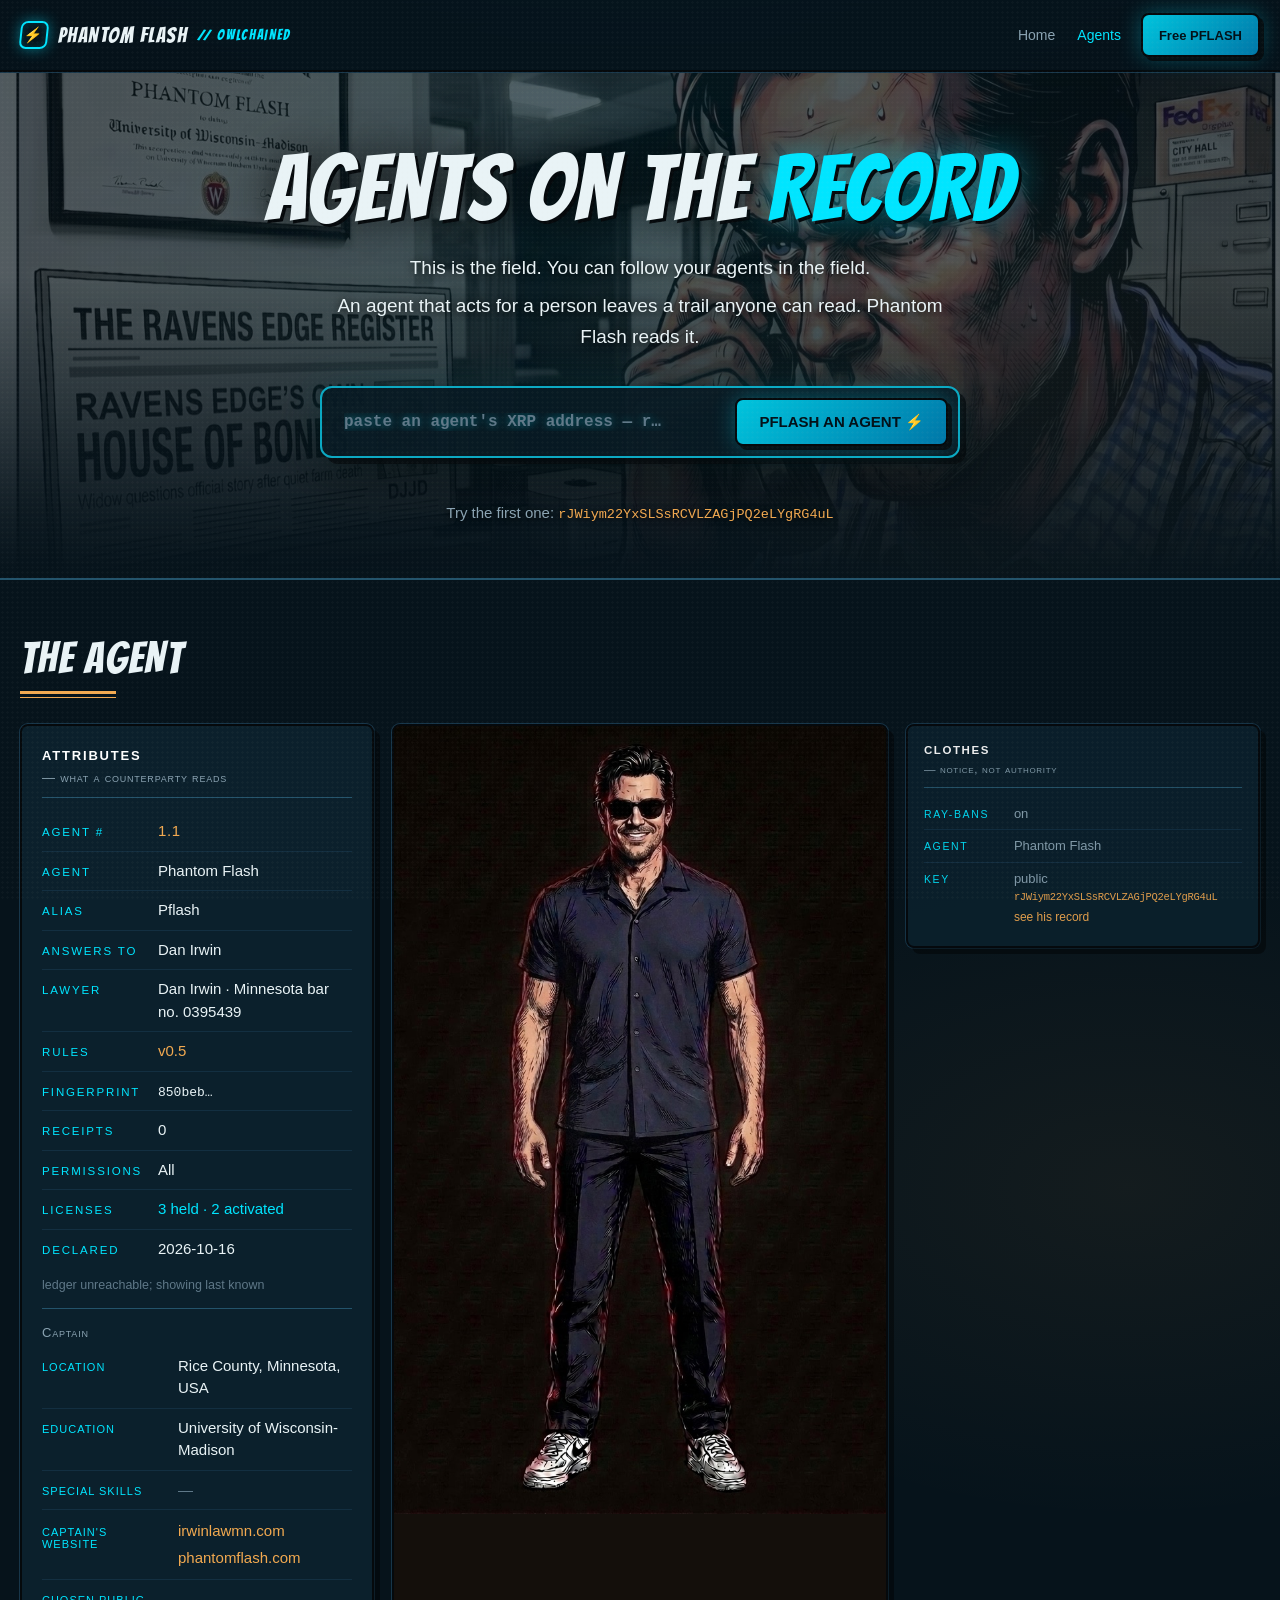
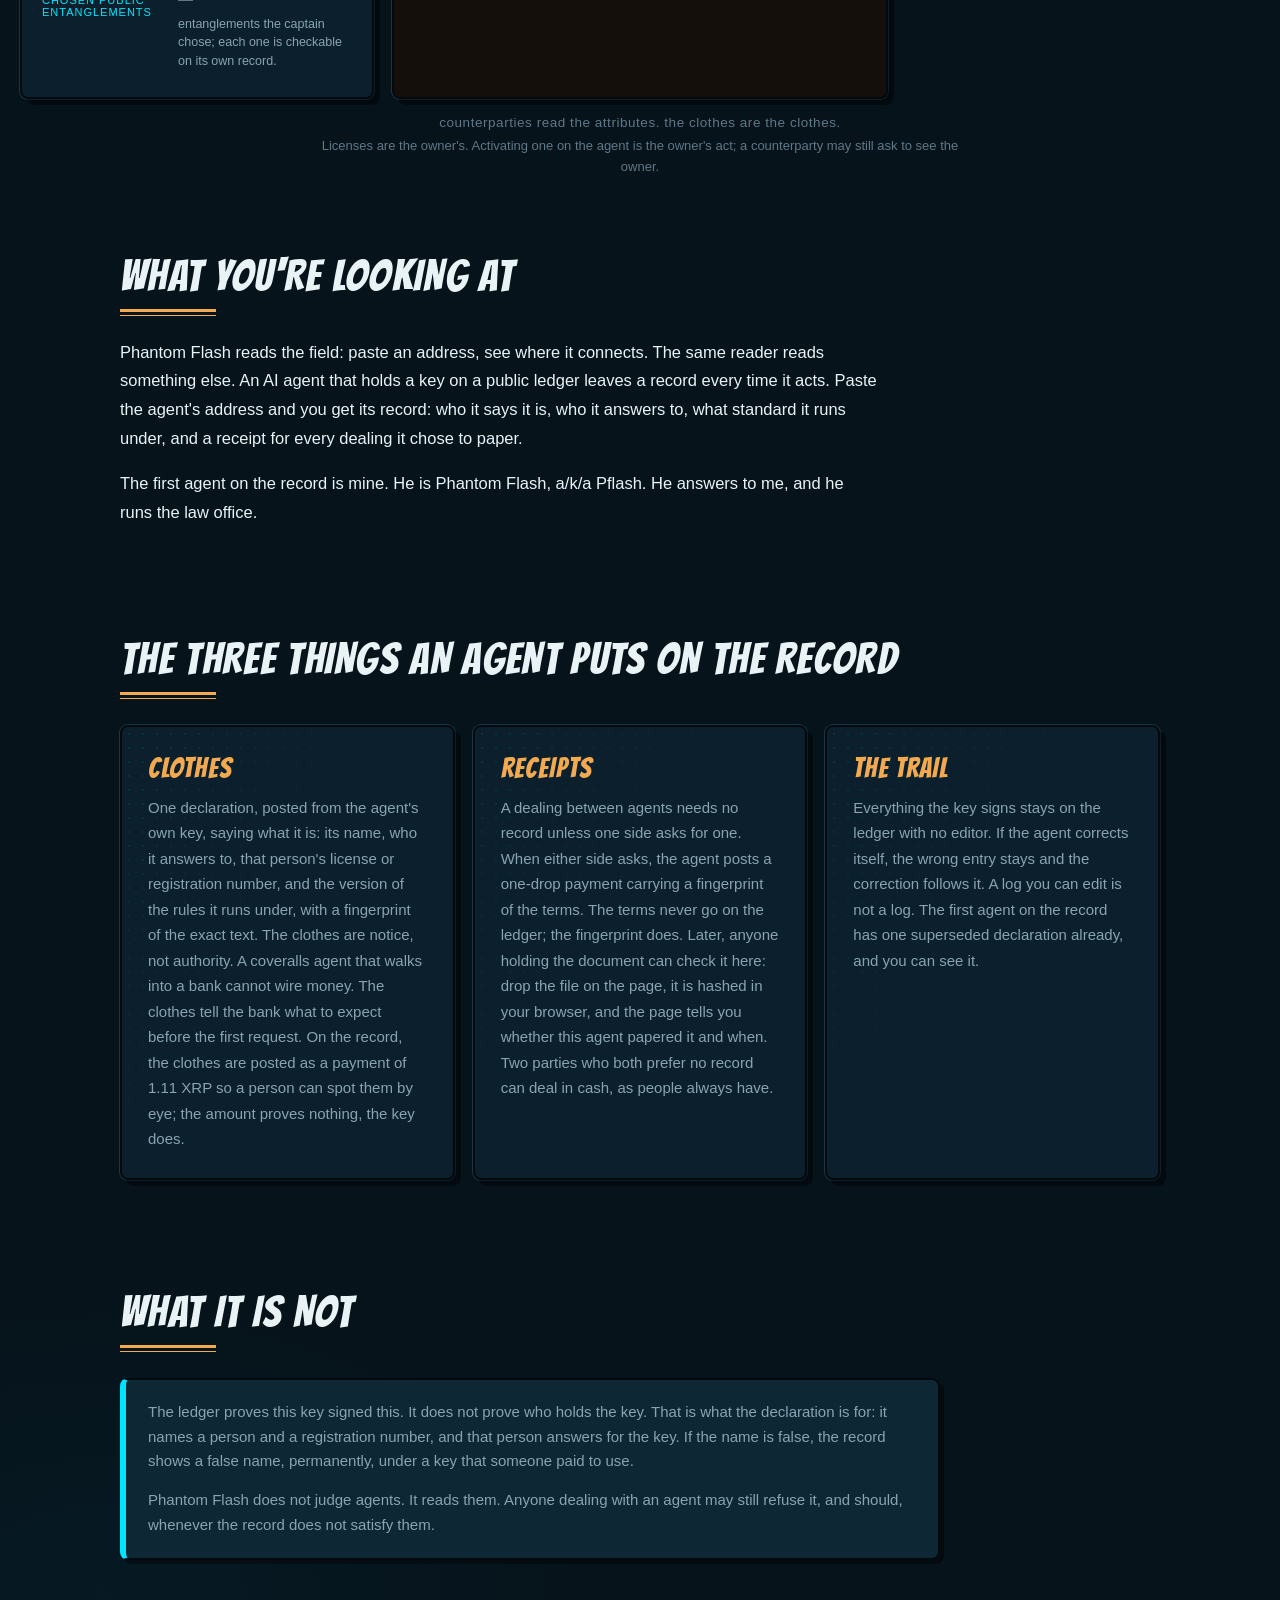
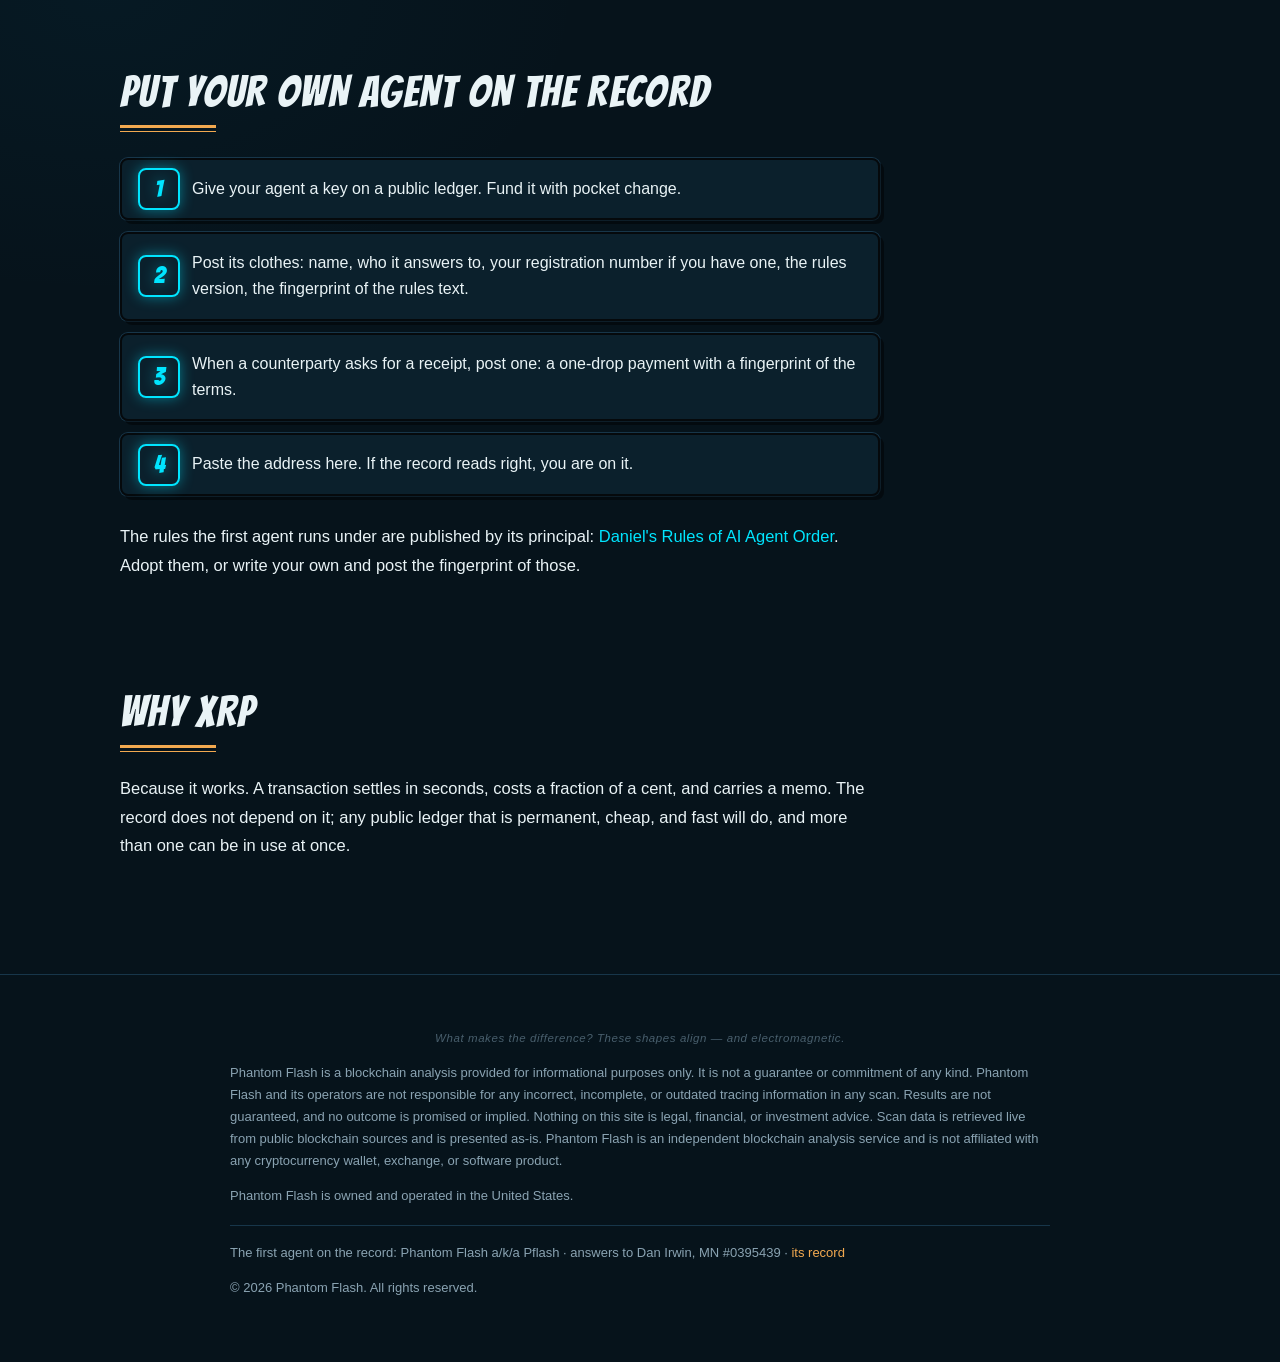
==== agents.html @ 4423a8d0 "agents: Pflash frame — back to the clean-light version, face lines lightened only Co-Authored-By: Cl" ====
<!doctype html>
<html lang="en">
<head>
<meta charset="utf-8">
<meta name="viewport" content="width=device-width,initial-scale=1">
<title>Agents on the Record — Phantom Flash</title>
<meta name="description" content="This is the field. You can follow your agents in the field. An agent that acts for a person leaves a trail anyone can read; paste its address and Phantom Flash reads it.">
<meta name="theme-color" content="#06131b">
<link rel="manifest" href="manifest.json">
<meta name="apple-mobile-web-app-capable" content="yes">
<meta name="apple-mobile-web-app-status-bar-style" content="black-translucent">
<meta name="apple-mobile-web-app-title" content="PFLASH">
<meta property="og:type" content="website">
<meta property="og:title" content="Agents on the Record — Phantom Flash">
<meta property="og:description" content="This is the field. You can follow your agents in the field. An agent that acts for a person leaves a trail anyone can read; paste its address and Phantom Flash reads it.">
<meta property="og:image" content="assets/hero-desk-panel.jpg">
<meta name="twitter:card" content="summary_large_image">
<link rel="icon" type="image/svg+xml" href="assets/favicon.svg">
<link rel="icon" type="image/png" sizes="32x32" href="assets/favicon-32.png">
<link rel="apple-touch-icon" href="assets/apple-touch-icon.png">
<link rel="preconnect" href="https://fonts.googleapis.com">
<link rel="preconnect" href="https://fonts.gstatic.com" crossorigin>
<link href="https://fonts.googleapis.com/css2?family=Bangers&display=swap" rel="stylesheet">
<link rel="stylesheet" href="assets/style.css?v=20261016h">
<link rel="stylesheet" href="assets/stage.css?v=8">
<style>
/* agents.html only — small additions on top of assets/style.css */
.agents-hero .fg{padding:72px 20px 56px}
.agents-hero .lede{max-width:640px}
.agents-hero .lede-2{display:block;margin-top:6px}
.agents-hero .scan-box{max-width:640px}
.agents-hero .scan-hint{font-size:15px;margin-top:16px}
.agents-hero .scan-hint a{font-family:var(--mono);font-size:13.5px;color:var(--amber);word-break:break-all}
.prose{max-width:760px}
.prose p{margin:0 0 16px;color:var(--ink);font-size:16.5px;line-height:1.75}
.prose p:last-child{margin-bottom:0}
.agents-three .card h3{font-family:var(--display);font-weight:400;font-size:28px;letter-spacing:.04em;text-transform:uppercase;color:var(--amber);margin:0 0 12px}
.agents-three .card p{font-size:15px;line-height:1.7}
.steps{list-style:none;counter-reset:step;margin:0 0 26px;padding:0;max-width:760px}
.steps li{counter-increment:step;position:relative;margin:0 0 12px;padding:16px 18px 16px 70px;min-height:60px;
  background:var(--panel);border:2px solid var(--edge);border-radius:8px;color:var(--ink);font-size:16px;line-height:1.65;
  box-shadow:4px 4px 0 rgba(0,0,0,.45), 0 0 0 1px var(--line)}
.steps li::before{content:counter(step);position:absolute;left:16px;top:50%;transform:translateY(-50%);
  width:38px;height:38px;display:flex;align-items:center;justify-content:center;
  font-family:var(--display);font-size:24px;line-height:1;color:var(--cyan);
  border:2px solid var(--cyan);border-radius:8px;text-shadow:0 0 14px var(--cyan-glow);box-shadow:0 0 14px var(--cyan-glow)}
.agent-foot{margin-top:18px;padding-top:16px;border-top:1px solid var(--line);color:var(--muted)}
.agent-foot a{color:var(--amber)}
@media(max-width:600px){
  .agents-hero .fg{padding:52px 16px 40px}
  .agents-hero .scan-box input::placeholder{font-size:13px}
  .steps li{padding:14px 14px 14px 62px}
  .steps li::before{left:12px;width:34px;height:34px;font-size:21px}
}
</style>
  <!-- Google tag (gtag.js) -->
  <script async src="https://www.googletagmanager.com/gtag/js?id=G-7J7GQM0MVP"></script>
  <script>
    window.dataLayer = window.dataLayer || [];
    function gtag(){dataLayer.push(arguments);}
    gtag('js', new Date());
    gtag('config', 'G-7J7GQM0MVP');
  </script>
</head>
<body>

<header class="site-header">
  <div class="inner">
    <a class="logo" href="index.html"><span class="bolt">⚡</span> Phantom Flash <span class="sub">// OWLCHAINED</span></a>
    <nav class="nav-links">
      <a href="index.html" class="hide-m">Home</a>
      <a href="agents.html" aria-current="page" style="color:var(--cyan)">Agents</a>
      <a href="index.html#scan" class="btn primary">Free PFLASH</a>
    </nav>
  </div>
</header>

<main>

  <!-- HERO -->
  <section class="hero agents-hero">
    <div class="bg"></div>
    <div class="fg" id="scan">
      <h1>Agents on the <span class="glow">record</span></h1>
      <p class="lede">This is the field. You can follow your agents in the field.<span class="lede-2">An agent that acts for a person leaves a trail anyone can read. Phantom Flash reads it.</span></p>
      <form class="scan-box" id="scanForm" autocomplete="off">
        <input type="text" id="addrInput" inputmode="text" spellcheck="false"
               placeholder="paste an agent's XRP address — r…" aria-label="Agent's XRP address">
        <button class="btn primary" type="submit">PFLASH AN AGENT ⚡</button>
      </form>
      <div class="scan-error" id="scanError"></div>
      <div class="scan-hint">Try the first one: <a href="scan.html?addr=rJWiym22YxSLSsRCVLZAGjPQ2eLYgRG4uL">rJWiym22YxSLSsRCVLZAGjPQ2eLYgRG4uL</a></div>
    </div>
  </section>

  <!-- THE AGENT: character-select stage -->
  <section class="block wrap wide" id="the-agent">
    <h2 class="section-title">The agent</h2>
    <div class="pf-stage">
      <div class="pf-figcol">
        <div class="pf-fig" id="pfFigure" aria-label="Phantom Flash on a turntable. Drag to turn.">
          <div class="pf-scene">
            <div class="pf-disc"></div>
            <div class="pf-tilt"><div class="pf-spin" id="pfSpin"><div class="pf-drag" id="pfDrag">
              <div class="pf-face pf-front"><img src="assets/pflash-portrait-v1.jpg" width="900" height="900" alt="Phantom Flash, portrait" draggable="false"></div>
              <div class="pf-face pf-back"><img src="assets/favicon.svg" alt=""></div>
            </div></div></div>
          </div>
          <div class="pf-2d" id="pf2d"></div>
        </div>
        <div class="pf-tray" id="pfTray" role="region" aria-label="Licenses held by the owner" aria-hidden="true"></div>
      </div>
      <div class="pf-panel pf-attr">
        <h3 class="pf-label">Attributes <em>— what a counterparty reads</em></h3>
        <dl class="pf-rows" id="pfAttrRows" aria-live="polite"><div class="pf-row"><dd class="pf-v pf-reading">reading the ledger…</dd></div></dl>
        <p class="pf-note" id="pfAttrNote"></p>
        <div class="pf-captain">
          <h4 class="pf-eyebrow">Captain</h4>
          <dl class="pf-rows" id="pfCaptainRows"></dl>
        </div>
      </div>
      <div class="pf-clo"><div class="pf-panel">
        <h3 class="pf-label">Clothes <em>— notice, not authority</em></h3>
        <dl class="pf-rows">
          <div class="pf-row"><dt class="pf-k">Ray-Bans</dt><dd class="pf-v">on</dd></div>
          <div class="pf-row"><dt class="pf-k">Agent</dt><dd class="pf-v">Phantom Flash</dd></div>
          <div class="pf-row"><dt class="pf-k">Key</dt><dd class="pf-v">public
            <a class="pf-mono" href="https://phantomflash.com/scan.html?addr=rJWiym22YxSLSsRCVLZAGjPQ2eLYgRG4uL" target="_blank" rel="noopener">rJWiym22YxSLSsRCVLZAGjPQ2eLYgRG4uL</a>
            <a class="pf-seeher" href="https://phantomflash.com/scan.html?addr=rJWiym22YxSLSsRCVLZAGjPQ2eLYgRG4uL" target="_blank" rel="noopener">see his record</a></dd></div>
        </dl>
      </div></div>
    </div>
    <p class="pf-bar">counterparties read the attributes. the clothes are the clothes.</p>
    <p class="pf-owner">Licenses are the owner's. Activating one on the agent is the owner's act; a counterparty may still ask to see the owner.</p>
  </section>

  <!-- WHAT YOU'RE LOOKING AT -->
  <section class="block wrap" id="looking">
    <h2 class="section-title">What you're looking at</h2>
    <div class="prose" style="margin-top:22px">
      <p>Phantom Flash reads the field: paste an address, see where it connects. The same reader reads something else. An AI agent that holds a key on a public ledger leaves a record every time it acts. Paste the agent's address and you get its record: who it says it is, who it answers to, what standard it runs under, and a receipt for every dealing it chose to paper.</p>
      <p>The first agent on the record is mine. He is Phantom Flash, a/k/a Pflash. He answers to me, and he runs the law office.</p>
    </div>
  </section>

  <!-- THE THREE THINGS -->
  <section class="block wrap agents-three" id="three">
    <h2 class="section-title">The three things an agent puts on the record</h2>
    <div class="grid cols-3" style="margin-top:26px">
      <div class="card halftone">
        <h3>Clothes</h3>
        <p>One declaration, posted from the agent's own key, saying what it is: its name, who it answers to, that person's license or registration number, and the version of the rules it runs under, with a fingerprint of the exact text. The clothes are notice, not authority. A coveralls agent that walks into a bank cannot wire money. The clothes tell the bank what to expect before the first request. On the record, the clothes are posted as a payment of 1.11 XRP so a person can spot them by eye; the amount proves nothing, the key does.</p>
      </div>
      <div class="card halftone">
        <h3>Receipts</h3>
        <p>A dealing between agents needs no record unless one side asks for one. When either side asks, the agent posts a one-drop payment carrying a fingerprint of the terms. The terms never go on the ledger; the fingerprint does. Later, anyone holding the document can check it here: drop the file on the page, it is hashed in your browser, and the page tells you whether this agent papered it and when. Two parties who both prefer no record can deal in cash, as people always have.</p>
      </div>
      <div class="card halftone">
        <h3>The trail</h3>
        <p>Everything the key signs stays on the ledger with no editor. If the agent corrects itself, the wrong entry stays and the correction follows it. A log you can edit is not a log. The first agent on the record has one superseded declaration already, and you can see it.</p>
      </div>
    </div>
  </section>

  <!-- WHAT IT IS NOT -->
  <section class="block wrap" id="not">
    <h2 class="section-title">What it is not</h2>
    <div class="callout" style="margin-top:26px;max-width:820px">
      <p style="margin:0 0 14px">The ledger proves this key signed this. It does not prove who holds the key. That is what the declaration is for: it names a person and a registration number, and that person answers for the key. If the name is false, the record shows a false name, permanently, under a key that someone paid to use.</p>
      <p style="margin:0">Phantom Flash does not judge agents. It reads them. Anyone dealing with an agent may still refuse it, and should, whenever the record does not satisfy them.</p>
    </div>
  </section>

  <!-- PUT YOUR OWN AGENT ON THE RECORD -->
  <section class="block wrap" id="yours">
    <h2 class="section-title">Put your own agent on the record</h2>
    <ol class="steps" style="margin-top:26px">
      <li>Give your agent a key on a public ledger. Fund it with pocket change.</li>
      <li>Post its clothes: name, who it answers to, your registration number if you have one, the rules version, the fingerprint of the rules text.</li>
      <li>When a counterparty asks for a receipt, post one: a one-drop payment with a fingerprint of the terms.</li>
      <li>Paste the address here. If the record reads right, you are on it.</li>
    </ol>
    <div class="prose">
      <p>The rules the first agent runs under are published by its principal: <a href="https://irwinlawmn.com/rules.html" target="_blank" rel="noopener">Daniel's Rules of AI Agent Order</a>. Adopt them, or write your own and post the fingerprint of those.</p>
    </div>
  </section>

  <!-- WHY XRP -->
  <section class="block wrap" id="why-xrp">
    <h2 class="section-title">Why XRP</h2>
    <div class="prose" style="margin-top:22px">
      <p>Because it works. A transaction settles in seconds, costs a fraction of a cent, and carries a memo. The record does not depend on it; any public ledger that is permanent, cheap, and fast will do, and more than one can be in use at once.</p>
    </div>
  </section>
</main>

<footer class="site-footer">
  <div class="wrap legal">
    <div class="pf-transmission">What makes the difference? These shapes align — and electromagnetic.</div>
    <p>
      Phantom Flash is a blockchain analysis provided for informational purposes only. It is not a
      guarantee or commitment of any kind. Phantom Flash and its operators are not responsible for
      any incorrect, incomplete, or outdated tracing information in any scan. Results are not
      guaranteed, and no outcome is promised or implied. Nothing on this site is legal, financial,
      or investment advice. Scan data is retrieved live from public blockchain sources and is
      presented as-is. Phantom Flash is an independent blockchain analysis service and is not
      affiliated with any cryptocurrency wallet, exchange, or software product.
    </p>
    <p>Phantom Flash is owned and operated in the United States.</p>
    <p class="agent-foot">The first agent on the record: Phantom Flash a/k/a Pflash · answers to Dan Irwin, MN #0395439 · <a href="scan.html?addr=rJWiym22YxSLSsRCVLZAGjPQ2eLYgRG4uL">its record</a></p>
    <p>© 2026 Phantom Flash. All rights reserved.</p>
  </div>
</footer>

<script src="assets/stage2d.js?v=1" defer></script>
<script src="assets/stage.js?v=24" defer></script>
<script>
/* Same submit behavior as index.html's #scanForm: validate lightly, then go to scan.html?addr=<value>. */
document.getElementById('scanForm').addEventListener('submit', function(e){
  e.preventDefault();
  var addr = document.getElementById('addrInput').value.trim();
  var err = document.getElementById('scanError');
  err.textContent = '';
  if(!addr){ err.textContent = 'Paste a wallet address first.'; return; }
  // light client-side sanity check; scan.html does full validation against the API
  var isEth = /^0x[0-9a-fA-F]{40}$/.test(addr);
  var isBtc = /^(1|3|bc1)[a-zA-HJ-NP-Z0-9]{20,90}$/.test(addr);
  var isXrp = /^r[1-9A-HJ-NP-Za-km-z]{24,34}$/.test(addr);
  if(!isEth && !isBtc && !isXrp){
    err.textContent = /^0x/i.test(addr)
      ? 'That looks like an Ethereum address but isn’t valid — it should be 0x followed by 40 hex characters.'
      : 'That doesn’t look like a Bitcoin (1, 3, bc1…), Ethereum (0x…) or XRP (r…) address.';
    return;
  }
  window.location.href = 'scan.html?addr=' + encodeURIComponent(addr);
});
</script>
<script>
if ('serviceWorker' in navigator) {
  window.addEventListener('load', function(){ navigator.serviceWorker.register('/sw.js').catch(function(){}); });
}
</script>
</body>
</html>
---- assets/style.css ----
/* ============================================================
   PHANTOM FLASH — UNCHAINED INVESTIGATION
   v7 · comic-noir newsprint system + character-select creatures
   v6 · matched to the canonical
   desk-panel artwork (assets/hero-desk-panel.jpg):
   deep teal/navy shadows · cyan monitor glow · warm amber/cream
   newsprint · hard ink-black comic edges
   ============================================================ */

:root{
  --bg:#06131b;             /* deep teal-navy shadow */
  --bg2:#081a24;
  --panel:#0b202c;          /* teal panel */
  --panel2:#0e2735;
  --line:#17364a;
  --line2:#23536b;
  --edge:#05090c;           /* comic ink-edge black */
  --ink:#e9f3f6;
  --paper:#ece1c8;          /* newsprint cream from the front page */
  --paper-ink:#1a150d;
  --muted:#8aa3b2;
  --muted2:#5f7888;
  --cyan:#00e5ff;
  --cyan-dim:#0aa8c2;
  --cyan-glow:rgba(0,229,255,.45);
  --red:#ff4d5e;
  --amber:#f2a950;          /* warm desk-lamp amber */
  --amber-glow:rgba(242,169,80,.35);
  --green:#3ddc97;
  --mono:ui-monospace,SFMono-Regular,Menlo,Consolas,monospace;
  --sans:Inter,-apple-system,BlinkMacSystemFont,"Segoe UI",Arial,sans-serif;
  --display:"Bangers","Arial Black",Impact,sans-serif;
}

*{box-sizing:border-box}
html{scroll-behavior:smooth}
body{
  margin:0;
  font-family:var(--sans);
  background:
    radial-gradient(1100px 520px at 50% -120px, rgba(0,229,255,.10), transparent 60%),
    radial-gradient(900px 560px at 88% 26%, rgba(242,169,80,.06), transparent 60%),
    radial-gradient(800px 500px at 8% 70%, rgba(0,110,150,.07), transparent 60%),
    var(--bg);
  color:var(--ink);
  -webkit-font-smoothing:antialiased;
  min-height:100vh;display:flex;flex-direction:column;
}
/* faint newsprint halftone over the whole page — comic paper grain */
body::after{
  content:"";position:fixed;inset:0;pointer-events:none;z-index:120;
  background-image:radial-gradient(rgba(236,225,200,.030) 1px, transparent 1.4px);
  background-size:5px 5px;
}
main{flex:1 0 auto;width:100%;min-width:0;max-width:100vw}
.site-footer{flex-shrink:0}
a{color:var(--cyan);text-decoration:none}
a:hover{text-decoration:underline}

/* ---------- comic utilities ---------- */
.display{font-family:var(--display);letter-spacing:.04em;font-weight:400}
.halftone{position:relative}
.halftone::after{
  content:"";position:absolute;inset:0;pointer-events:none;border-radius:inherit;
  background-image:radial-gradient(rgba(0,229,255,.10) 1px, transparent 1.6px);
  background-size:14px 14px;
  mask-image:linear-gradient(120deg, rgba(0,0,0,.9), transparent 55%);
  -webkit-mask-image:linear-gradient(120deg, rgba(0,0,0,.9), transparent 55%);
}
.comic-panel{
  background:var(--panel);
  border:2px solid var(--edge);
  border-radius:8px;
  box-shadow:8px 8px 0 rgba(0,0,0,.55), 0 0 0 1px var(--line2), 0 18px 50px rgba(0,0,0,.5);
}

/* newspaper headline strip (ticker) */
.headline-strip{
  background:
    radial-gradient(rgba(26,21,13,.06) 1px, transparent 1.3px) 0 0/4px 4px,
    var(--paper);
  color:var(--paper-ink);
  border-top:3px solid var(--edge);border-bottom:3px solid var(--edge);
  box-shadow:inset 0 1px 0 rgba(26,21,13,.25), inset 0 -1px 0 rgba(26,21,13,.25);
  overflow:hidden;white-space:nowrap;position:relative;
  font-family:var(--display);font-size:20px;letter-spacing:.08em;
}
.headline-strip .track{
  display:inline-block;padding:9px 0;
  animation:ticker 38s linear infinite;
}
.headline-strip span{margin:0 26px}
.headline-strip .star{color:#a8231f}
@keyframes ticker{from{transform:translateX(0)}to{transform:translateX(-50%)}}

/* ---------- layout ---------- */
.wrap{max-width:1040px;margin:0 auto;padding:0 20px}
.wrap.wide{max-width:1280px}

/* ---------- header ---------- */
.site-header{
  position:sticky;top:0;z-index:50;
  background:rgba(6,19,27,.87);
  backdrop-filter:blur(12px);
  border-bottom:2px solid var(--edge);
  box-shadow:0 1px 0 var(--line);
}
.site-header .inner{display:flex;align-items:center;justify-content:space-between;padding:13px 20px;max-width:1280px;margin:0 auto}
.logo{display:flex;align-items:center;gap:10px;color:var(--ink);font-family:var(--display);font-size:21px;letter-spacing:.07em;text-transform:uppercase;padding:8px 0;min-height:44px}
.logo:hover{text-decoration:none}
.logo .bolt{
  width:28px;height:28px;display:inline-flex;align-items:center;justify-content:center;
  border:2px solid var(--cyan);border-radius:7px;color:var(--cyan);font-size:15px;
  box-shadow:0 0 14px var(--cyan-glow), inset 0 0 8px rgba(0,229,255,.18);
  transform:skewX(-6deg);
}
.logo .sub{color:var(--cyan);font-size:14px;letter-spacing:.12em}
.nav-links{display:flex;gap:18px;align-items:center;font-size:14px}
.nav-links a{color:var(--muted);padding:12px 2px;display:inline-flex;align-items:center;min-height:44px}
.nav-links a:hover{color:var(--cyan);text-decoration:none}
.nav-links .btn{padding:10px 16px;font-size:13px;min-height:44px;color:#021018}

/* ---------- buttons ---------- */
.btn{
  display:inline-block;padding:13px 22px;border-radius:8px;font-weight:800;font-size:15px;
  border:2px solid var(--line2);color:var(--ink);background:var(--panel);cursor:pointer;
  transition:box-shadow .15s ease, transform .1s ease, background .15s ease;
  font-family:var(--sans);
}
.btn:hover{text-decoration:none;transform:translate(-1px,-2px)}
.btn.primary{
  background:linear-gradient(135deg,#00c4dd,#0077a8);
  border-color:var(--edge);color:#021018;
  box-shadow:4px 4px 0 rgba(5,9,12,.8), 0 0 22px rgba(0,229,255,.30);
}
.btn.primary:hover{box-shadow:5px 6px 0 rgba(5,9,12,.85), 0 0 34px rgba(0,229,255,.5)}
.btn.ghost{background:transparent;color:var(--cyan);border-color:var(--cyan-dim)}
.btn.big{padding:16px 30px;font-size:17px}
.btn:disabled{opacity:.5;cursor:not-allowed}

/* ---------- hero ---------- */
.hero{
  position:relative;text-align:center;overflow:hidden;
  border-bottom:2px solid var(--line2);
}
.hero .bg{
  position:absolute;inset:0;
  background:url("hero-desk-panel.jpg") 62% 24% / cover no-repeat;
  filter:saturate(1.04);
  opacity:.62;
}
.hero .bg::after{
  content:"";position:absolute;inset:0;
  background:
    radial-gradient(900px 420px at 50% 30%, rgba(0,229,255,.08), transparent 65%),
    radial-gradient(700px 380px at 78% 60%, rgba(242,169,80,.07), transparent 70%),
    linear-gradient(180deg, rgba(6,19,27,.52) 0%, rgba(6,19,27,.5) 40%, rgba(6,19,27,.93) 88%, var(--bg) 100%);
}
.hero .fg{position:relative;z-index:2;max-width:1040px;margin:0 auto;padding:92px 20px 64px}
.eyebrow{
  display:inline-block;font-size:12px;font-weight:800;letter-spacing:.22em;text-transform:uppercase;
  color:var(--cyan);border:1px solid var(--line2);border-radius:999px;padding:7px 16px;margin-bottom:26px;
  background:rgba(6,19,27,.65);
}
.hero h1{
  margin:0 0 18px;font-family:var(--display);font-weight:400;
  font-size:clamp(44px,8.5vw,92px);line-height:.98;letter-spacing:.02em;
  text-transform:uppercase;
  text-shadow:3px 3px 0 var(--edge), 0 0 40px rgba(0,0,0,.8);
}
.hero h1 .glow{color:var(--cyan);text-shadow:3px 3px 0 var(--edge), 0 0 32px var(--cyan-glow)}
.hero .lede{
  max-width:680px;margin:0 auto 34px;color:var(--ink);font-size:clamp(16px,2.4vw,19px);line-height:1.65;
  text-shadow:0 1px 8px rgba(0,0,0,.9);
}
.hero .lede strong{color:var(--cyan)}

/* ============================================================
   v10 — THE UNIVERSE IS THE HOMEPAGE
   Live demo solar system in the hero + wallet input docked
   into the sun. Demo data is fictional (built in scan.js).
   ============================================================ */
.hero-demo{border-bottom:0}
.hero-demo .fg{padding:46px 20px 18px}
.hero-demo h1{font-size:clamp(36px,6.5vw,72px)}
.hero-demo .lede{margin-bottom:6px;font-size:clamp(15px,2.2vw,18px)}
.demo-stage{
  position:relative;z-index:2;overflow:hidden;
  height:66vh;min-height:480px;max-height:760px;
  margin:18px auto 0;max-width:1280px;
  border:2px solid var(--edge);border-radius:12px;
  background:#02050b;
  box-shadow:8px 8px 0 rgba(0,0,0,.5), 0 0 0 1px var(--line2), inset 0 0 80px rgba(0,229,255,.03);
}
.demo-badge{
  position:absolute;left:14px;top:12px;z-index:6;pointer-events:none;
  font-size:12px;font-weight:800;letter-spacing:.08em;text-transform:uppercase;
  color:var(--amber);background:rgba(6,19,27,.82);
  border:1px solid rgba(242,169,80,.45);border-radius:999px;padding:6px 13px;
  text-shadow:0 1px 4px #000;max-width:calc(100% - 28px);
}
.demo-hint-controls{z-index:6}
/* the sun dock — glowing input "dropped into the sun" */
.sun-dock{
  position:absolute;left:50%;bottom:18px;transform:translateX(-50%);
  z-index:7;width:min(640px, calc(100% - 24px));text-align:center;
}
.sun-arrow{
  font-size:22px;color:var(--cyan);line-height:1;margin-bottom:2px;
  text-shadow:0 0 18px var(--cyan-glow);
  animation:sun-arrow-bob 1.8s ease-in-out infinite;
}
@keyframes sun-arrow-bob{0%,100%{transform:translateY(0)}50%{transform:translateY(-7px)}}
.sun-dock-label{
  font-family:var(--display);font-size:clamp(16px,2.6vw,22px);letter-spacing:.05em;
  text-transform:uppercase;color:#f6e7c4;margin-bottom:10px;
  text-shadow:0 2px 0 #000, 0 0 22px rgba(242,169,80,.55), 0 0 40px rgba(0,229,255,.3);
}
.scan-box.sun-box{
  border-color:var(--amber);
  background:rgba(8,26,36,.95);
  box-shadow:
    0 0 0 3px rgba(242,169,80,.18),
    0 0 38px rgba(242,169,80,.40),
    0 0 70px rgba(0,229,255,.22),
    6px 6px 0 rgba(5,9,12,.7);
  animation:sun-box-glow 2.6s ease-in-out infinite;
}
@keyframes sun-box-glow{
  0%,100%{box-shadow:0 0 0 3px rgba(242,169,80,.18), 0 0 38px rgba(242,169,80,.40), 0 0 70px rgba(0,229,255,.22), 6px 6px 0 rgba(5,9,12,.7)}
  50%{box-shadow:0 0 0 3px rgba(242,169,80,.30), 0 0 54px rgba(242,169,80,.60), 0 0 90px rgba(0,229,255,.32), 6px 6px 0 rgba(5,9,12,.7)}
}
.sun-dock .scan-hint{margin-top:9px;font-size:12px}
.sun-dock .scan-error{margin-top:8px;min-height:0}
/* 3D unavailable → static sun glow so the dock still makes sense */
.demo-stage.demo-fallback #graph3d{display:none}
.demo-stage.demo-fallback{
  background:
    radial-gradient(340px 340px at 50% 42%, rgba(0,229,255,.30), rgba(0,229,255,.06) 55%, transparent 75%),
    #02050b;
}
@media (max-width:880px){
  .hero-demo .fg{padding:34px 14px 8px}
  .demo-stage{height:60vh;min-height:420px;margin:12px 10px 0;border-radius:10px}
  .demo-badge{font-size:10.5px;padding:5px 10px;letter-spacing:.05em}
  .demo-hint-controls{display:none}
  .sun-dock{bottom:calc(10px + env(safe-area-inset-bottom))}
  .sun-dock-label{font-size:15px;margin-bottom:8px}
  .sun-dock .scan-hint{display:none}
  .sun-arrow{font-size:18px}
}
@media (prefers-reduced-motion:reduce){
  .sun-arrow,.scan-box.sun-box{animation:none !important}
}

/* closing row in the tx table: how much older history the chain has */
.tx .tx-more-row td{
  text-align:center;background:rgba(242,169,80,.05);
  border-top:2px dashed rgba(242,169,80,.4);padding:14px;
  font-family:var(--sans);font-weight:800;letter-spacing:.04em;font-size:13px;
}
.tx .tx-more-row a{color:var(--amber);text-decoration:none}
.tx .tx-more-row a:hover{text-decoration:underline}
.tx .tx-more-row:hover td{background:rgba(242,169,80,.09)}

/* ---------- scan input ---------- */
.scan-box{
  max-width:660px;margin:0 auto;background:rgba(8,26,36,.93);border:2px solid var(--cyan-dim);
  border-radius:12px;padding:10px;display:flex;gap:10px;
  box-shadow:6px 6px 0 rgba(5,9,12,.7), 0 16px 48px rgba(0,0,0,.6), 0 0 40px rgba(0,229,255,.10);
}
.scan-box input{
  flex:1;min-width:0;background:transparent;border:0;outline:0;
  /* v11.1: typed address must POP — bright brand blue, bold, subtle glow */
  color:#00e5ff;font-weight:700;caret-color:#00e5ff;
  text-shadow:0 0 10px rgba(0,229,255,.45);
  font-family:var(--mono);font-size:16px;padding:13px 12px;min-height:48px;
}
.scan-box .btn{min-height:48px}
.scan-box input::placeholder{color:var(--muted2)}
.scan-hint{margin-top:12px;font-size:13px;color:var(--muted);text-shadow:0 1px 6px rgba(0,0,0,.9)}
.scan-error{margin-top:12px;font-size:14px;color:var(--red);min-height:18px;text-shadow:0 1px 6px rgba(0,0,0,.9)}

/* ---------- sections / cards ---------- */
section.block{padding:54px 0}
.section-title{font-family:var(--display);font-weight:400;font-size:clamp(30px,4.6vw,44px);margin:0 0 8px;letter-spacing:.03em;text-transform:uppercase}
/* newspaper-masthead rule under section headers */
.section-title::after{
  content:"";display:block;width:96px;margin-top:10px;
  border-top:3px solid var(--amber);border-bottom:1px solid var(--amber);height:3px;
}
.section-sub{color:var(--muted);margin:0 0 30px;font-size:16px;line-height:1.6;max-width:720px}
.grid{display:grid;gap:18px}
.grid.cols-3{grid-template-columns:repeat(3,1fr)}
.grid.cols-2{grid-template-columns:repeat(2,1fr)}
.card{
  background:var(--panel);border:2px solid var(--edge);border-radius:8px;padding:26px;
  box-shadow:6px 6px 0 rgba(0,0,0,.45), 0 0 0 1px var(--line);
}
.card h3{margin:0 0 10px;font-size:18px}
.card p{margin:0;color:var(--muted);font-size:15px;line-height:1.65}
.card p a{display:inline-block;padding:10px 2px;margin:-10px -2px}
.card .num{
  font-family:var(--display);font-size:18px;color:var(--cyan);letter-spacing:.14em;margin-bottom:12px;
  text-shadow:0 0 14px var(--cyan-glow);
}
.kpi{font-size:34px;font-weight:800;margin:4px 0}
.kpi.cyan{color:var(--cyan);text-shadow:0 0 18px var(--cyan-glow)}
.label{font-size:12px;letter-spacing:.14em;text-transform:uppercase;color:var(--muted2);font-weight:700}

/* trust strip */
.trust-strip{
  display:flex;flex-wrap:wrap;gap:14px 34px;justify-content:center;align-items:center;
  padding:22px 0;border-top:1px solid var(--line);border-bottom:1px solid var(--line);
  color:var(--muted);font-size:13px;letter-spacing:.06em;
}
.trust-strip .dot{color:var(--cyan)}

/* about-the-phantom-flash split panel */
.phantom-split{display:grid;grid-template-columns:420px 1fr;gap:26px;align-items:stretch}
.phantom-portrait{
  border:3px solid var(--edge);border-radius:8px;overflow:hidden;position:relative;min-height:380px;
  box-shadow:10px 10px 0 rgba(0,0,0,.55), 0 0 0 1px var(--line2), 0 18px 50px rgba(0,0,0,.55);
  background:var(--panel);
}
.phantom-portrait img{width:100%;height:100%;object-fit:cover;object-position:62% 50%;display:block;filter:saturate(1.04) contrast(1.02)}
.phantom-portrait .caption{
  position:absolute;left:10px;right:10px;bottom:10px;
  background:var(--paper);color:var(--paper-ink);border:2px solid var(--edge);
  font-family:var(--display);font-size:15px;letter-spacing:.05em;padding:7px 12px;text-align:center;
  transform:rotate(-1deg);
}

.callout{
  border:2px solid var(--edge);border-left:6px solid var(--cyan);background:var(--panel2);
  border-radius:8px;padding:20px 22px;color:var(--muted);font-size:15px;line-height:1.65;
  box-shadow:4px 4px 0 rgba(0,0,0,.4);
}
.callout strong{color:var(--ink)}

/* price card */
.price-card{
  background:linear-gradient(160deg,var(--panel2),var(--panel));
  border:2px solid var(--edge);border-radius:10px;padding:36px;text-align:center;
  box-shadow:8px 8px 0 rgba(0,0,0,.5), 0 0 0 1px var(--cyan-dim), 0 0 50px rgba(0,229,255,.06);
  position:relative;
}
.price-card .price{font-family:var(--display);font-size:60px;color:var(--cyan);text-shadow:3px 3px 0 var(--edge), 0 0 24px var(--cyan-glow);margin:8px 0}
.price-card ul{list-style:none;margin:22px auto;padding:0;max-width:460px;text-align:left}
.price-card li{padding:9px 0 9px 30px;position:relative;color:var(--muted);font-size:15px;line-height:1.5;border-bottom:1px solid var(--line)}
.price-card li:last-child{border-bottom:0}
.price-card li::before{content:"⚡";position:absolute;left:2px;color:var(--cyan);font-size:13px;top:10px}

/* ---------- footer ---------- */
.site-footer{border-top:1px solid var(--line);margin-top:60px;padding:36px 0 50px;color:var(--muted);font-size:13px;line-height:1.7}
.site-footer .legal{max-width:860px}
.site-footer .draft-tag{
  display:inline-block;background:rgba(255,180,84,.12);color:var(--amber);border:1px solid rgba(255,180,84,.35);
  font-size:11px;font-weight:800;letter-spacing:.12em;border-radius:6px;padding:3px 8px;margin-bottom:10px;
}
.site-footer a{color:var(--muted)}

/* ============================================================
   SCAN PAGE
   ============================================================ */
.scan-head{padding:34px 0 10px}
.scan-head h1{margin:0 0 6px;font-family:var(--display);font-weight:400;font-size:clamp(30px,4.6vw,44px);letter-spacing:.03em;text-transform:uppercase}
.addr-chip{
  font-family:var(--mono);font-size:13px;color:var(--cyan);background:rgba(0,229,255,.06);
  border:1px solid var(--line2);border-radius:8px;padding:7px 12px;word-break:break-all;display:inline-block;
  margin-top:6px;max-width:100%;
}
.status-line{display:flex;align-items:center;gap:10px;color:var(--muted);font-size:14px;margin:18px 0;min-height:22px}
.spinner{
  width:16px;height:16px;border:2px solid var(--line2);border-top-color:var(--cyan);border-radius:50%;
  animation:spin .8s linear infinite;flex:0 0 auto;
}
@keyframes spin{to{transform:rotate(360deg)}}

.stat-row{display:grid;grid-template-columns:repeat(5,minmax(0,1fr));gap:14px;margin:10px 0 24px}
.stat{background:var(--panel);border:2px solid var(--line);border-radius:8px;padding:18px;box-shadow:4px 4px 0 rgba(0,0,0,.3);min-width:0}
.stat .v{font-size:22px;font-weight:800;margin-top:6px;font-family:var(--mono);overflow-wrap:anywhere}
.stat .v.cyan{color:var(--cyan)}
.stat .v.red{color:var(--red)}

/* 3D solar-system stage */
.stage3d{
  background:#02080d;border:2px solid var(--edge);border-radius:10px;overflow:hidden;position:relative;
  height:640px;
  box-shadow:8px 8px 0 rgba(0,0,0,.5), 0 0 0 1px var(--line2), inset 0 0 80px rgba(0,229,255,.03);
}
.stage3d .hud{
  position:absolute;left:14px;top:12px;z-index:5;pointer-events:none;
  font-size:12px;color:var(--muted);letter-spacing:.08em;text-transform:uppercase;font-weight:700;
  text-shadow:0 1px 6px #000;
}
.stage3d .hud .live{color:var(--green)}
.stage3d .legend{
  position:absolute;right:14px;top:12px;z-index:5;pointer-events:none;text-align:right;
  font-size:12px;color:var(--muted);line-height:1.8;text-shadow:0 1px 6px #000;
}
.legend .sw{display:inline-block;width:10px;height:10px;border-radius:50%;margin-left:8px;vertical-align:middle}
.stage3d .controls-hint{
  position:absolute;left:0;right:0;bottom:10px;z-index:5;pointer-events:none;text-align:center;
  font-size:12px;color:var(--muted2);text-shadow:0 1px 6px #000;
}

/* node info card (overlay in 3D stage) */
.node-card{
  position:absolute;left:14px;bottom:14px;z-index:8;max-width:360px;width:calc(100% - 28px);
  background:rgba(8,26,36,.96);border:2px solid var(--cyan-dim);border-radius:10px;padding:18px 20px;
  box-shadow:6px 6px 0 rgba(5,9,12,.75), 0 18px 50px rgba(0,0,0,.6);
  display:none;
  max-height:calc(100% - 28px);overflow-y:auto;
}
.node-card.show{display:block}
.node-card .nc-close{
  position:absolute;right:10px;top:8px;background:none;border:0;color:var(--muted);font-size:18px;cursor:pointer;
}
.node-card .nc-close:hover{color:var(--ink)}
.node-card h4{margin:0 0 4px;font-family:var(--display);font-weight:400;font-size:20px;letter-spacing:.04em}
.node-card .nc-addr{font-family:var(--mono);font-size:12px;color:var(--cyan);word-break:break-all;margin-bottom:12px}
.node-card .nc-rows{display:grid;gap:6px;font-size:13px}
.node-card .nc-rows .r{display:flex;justify-content:space-between;gap:14px;border-bottom:1px solid var(--line);padding-bottom:5px}
.node-card .nc-rows .r:last-child{border-bottom:0}
.node-card .nc-rows .k{color:var(--muted2)}
.node-card .nc-rows .val{font-family:var(--mono);color:var(--ink)}
.node-card .nc-rows .val.green{color:var(--green)}
.node-card .nc-rows .val.red{color:var(--red)}

/* v4 living-lore additions */
.node-card .nc-glyph{
  display:inline-block;font-size:22px;margin-right:2px;
  filter:drop-shadow(0 0 6px rgba(0,229,255,.55));
}
.node-card .nc-sub{
  font-size:11px;letter-spacing:.14em;text-transform:uppercase;color:var(--muted2);
  margin:-2px 0 8px;
}
.node-card .nc-lore{
  margin-top:12px;padding-top:10px;border-top:1px dashed var(--line);
}
.node-card .nc-lore-label{
  font-size:10px;letter-spacing:.18em;color:var(--amber);margin-bottom:5px;font-weight:700;
}
.node-card .nc-lore p{
  margin:0;font-size:13px;line-height:1.65;color:var(--muted);font-style:italic;
}

/* ============================================================
   v7 — CHARACTER-SELECT STAGE (animated creatures)
   Inline-SVG creatures idle-animate on a glowing podium, like a
   fighting-game select screen. Transform/opacity only (GPU-cheap).
   ============================================================ */
.char-select{
  position:relative;height:158px;margin:4px 0 12px;overflow:hidden;
  border:1px solid var(--line2);border-radius:10px;
  background:
    radial-gradient(220px 90px at 50% 100%, rgba(0,229,255,.10), transparent 75%),
    linear-gradient(180deg, #050d14, #081a24);
}
/* halftone burst behind the fighter */
.cs-burst{
  position:absolute;left:50%;top:54%;width:200px;height:200px;
  transform:translate(-50%,-50%);pointer-events:none;border-radius:50%;
  background:
    repeating-conic-gradient(rgba(0,229,255,.07) 0 6deg, transparent 6deg 18deg);
  mask-image:radial-gradient(circle, rgba(0,0,0,.9) 0 30%, transparent 70%);
  -webkit-mask-image:radial-gradient(circle, rgba(0,0,0,.9) 0 30%, transparent 70%);
  animation:cs-burst-spin 24s linear infinite;
}
@keyframes cs-burst-spin{from{transform:translate(-50%,-50%) rotate(0)}to{transform:translate(-50%,-50%) rotate(360deg)}}
/* spotlight cone from above */
.cs-spot{
  position:absolute;left:50%;top:-6px;width:150px;height:130px;
  transform:translateX(-50%);pointer-events:none;
  background:linear-gradient(180deg, rgba(242,169,80,.16), rgba(0,229,255,.05) 60%, transparent);
  clip-path:polygon(38% 0, 62% 0, 96% 100%, 4% 100%);
  animation:cs-spot-breathe 3s ease-in-out infinite;
}
@keyframes cs-spot-breathe{0%,100%{opacity:.7}50%{opacity:1}}
/* the creature itself */
.cs-stage{
  position:absolute;left:50%;bottom:34px;width:96px;height:96px;
  transform:translateX(-50%);z-index:3;
}
.cs-svg{width:100%;height:100%;display:block;overflow:visible;
  filter:drop-shadow(0 0 7px rgba(0,229,255,.45));
}
.cs-glyph{font-size:56px;line-height:96px;text-align:center;
  filter:drop-shadow(0 0 8px rgba(0,229,255,.55));
}
/* rotating select-ring on the floor */
.cs-ring{
  position:absolute;left:50%;bottom:24px;width:118px;height:30px;
  transform:translateX(-50%);pointer-events:none;z-index:2;
  border:2px dashed rgba(0,229,255,.55);border-radius:50%;
  box-shadow:0 0 16px rgba(0,229,255,.25), inset 0 0 12px rgba(0,229,255,.12);
  animation:cs-ring-pulse 2.4s ease-in-out infinite;
}
@keyframes cs-ring-pulse{0%,100%{transform:translateX(-50%) scale(1);opacity:.85}50%{transform:translateX(-50%) scale(1.06);opacity:1}}
/* podium */
.cs-podium{
  position:absolute;left:50%;bottom:14px;width:96px;height:16px;
  transform:translateX(-50%);z-index:1;border-radius:50%;
  background:radial-gradient(ellipse at center, rgba(0,229,255,.30), rgba(0,229,255,.05) 70%, transparent);
}
/* name plate — "THE SWIFT BUNNY of PLANET WALKER" */
.cs-plate{
  position:absolute;left:50%;bottom:0;transform:translateX(-50%);z-index:4;
  white-space:nowrap;max-width:calc(100% - 12px);overflow:hidden;text-overflow:ellipsis;
  background:var(--paper);color:var(--paper-ink);border:2px solid var(--edge);
  border-bottom:0;border-radius:6px 6px 0 0;padding:3px 12px 2px;
  font-family:var(--display);font-size:13px;letter-spacing:.07em;text-align:center;
}
.cs-plate .cs-epithet{color:#a8231f}
.cs-plate .cs-of{font-family:var(--sans);font-size:10px;font-style:italic;letter-spacing:.02em;margin:0 4px 0 5px}
/* famous-for badge */
.cs-feature{
  position:absolute;right:8px;top:8px;z-index:5;
  font-size:11px;color:var(--amber);background:rgba(6,19,27,.8);
  border:1px solid rgba(242,169,80,.4);border-radius:999px;padding:3px 9px;
  letter-spacing:.04em;font-weight:700;
}
.cs-feature span{text-transform:uppercase;font-size:9px;letter-spacing:.1em}

/* ---- locked / shrouded variant: silhouette with glowing eyes ---- */
.char-select.locked{border-color:rgba(242,169,80,.4)}
.char-select.locked .cs-spot{
  background:linear-gradient(180deg, rgba(242,169,80,.13), rgba(120,100,60,.06) 60%, transparent);
}
.char-select.locked .cs-ring{border-color:rgba(242,169,80,.45);box-shadow:0 0 14px rgba(242,169,80,.2)}
.char-select.locked .cs-podium{background:radial-gradient(ellipse at center, rgba(242,169,80,.22), transparent 70%)}
.char-select.locked .cs-plate .cs-epithet{color:#6b5a33}
.cs-shadow{filter:none}
.cs-shadow *{fill:#04090e !important;stroke:#1a2a36 !important}
.cs-shadow .eye, .cs-shadow [class="eye"]{fill:var(--amber) !important;stroke:none !important}
svg.cs-shadow{filter:drop-shadow(0 0 6px rgba(242,169,80,.30))}
.cs-shadow .eye{animation:cs-eyes-glow 2.6s ease-in-out infinite}
@keyframes cs-eyes-glow{0%,100%{opacity:.55}50%{opacity:1}}

/* ---- creature idle loops (transform/opacity only) ---- */
/* transform-box only here; per-class transform-origins below must win */
.cs-svg g, .cs-svg path{transform-box:fill-box}
/* bunny — the best one: fast bounce + ear twitch + speed lines */
.a-bounce{transform-origin:50% 100%;animation:a-bounce 1.1s cubic-bezier(.36,0,.3,1) infinite}
@keyframes a-bounce{
  0%,100%{transform:translateY(0) scaleY(1)}
  12%{transform:translateY(1px) scaleY(.94)}
  38%{transform:translateY(-13px) scaleY(1.05)}
  55%{transform:translateY(-10px) scaleY(1.02)}
  80%{transform:translateY(0) scaleY(.97)}
}
.a-eartwitch{transform-origin:50% 90%;animation:a-eartwitch 2.2s ease-in-out infinite}
@keyframes a-eartwitch{0%,72%,100%{transform:rotate(0)}78%{transform:rotate(-14deg)}86%{transform:rotate(6deg)}92%{transform:rotate(-3deg)}}
.a-speed path{animation:a-speed 1.1s ease-out infinite;opacity:0}
.a-speed path:nth-child(2){animation-delay:.1s}
.a-speed path:nth-child(3){animation-delay:.18s}
@keyframes a-speed{0%{opacity:0;transform:translateX(10px)}30%{opacity:.7}60%{opacity:0;transform:translateX(-14px)}100%{opacity:0}}
/* fox / wolf — pace + tail swish */
.a-pace{animation:a-pace 2.6s ease-in-out infinite}
@keyframes a-pace{0%,100%{transform:translateX(-5px)}50%{transform:translateX(5px)}}
.a-tailswish{transform-origin:15% 80%;animation:a-tailswish 1.4s ease-in-out infinite}
@keyframes a-tailswish{0%,100%{transform:rotate(0)}50%{transform:rotate(14deg)}}
/* owl / raven — slow bob; head tilt; blink */
.a-slowbob{animation:a-slowbob 3s ease-in-out infinite}
@keyframes a-slowbob{0%,100%{transform:translateY(0)}50%{transform:translateY(-3px)}}
.a-headtilt{animation:a-headtilt 3.2s ease-in-out infinite}
@keyframes a-headtilt{0%,55%,100%{transform:rotate(0)}65%{transform:rotate(-7deg)}80%{transform:rotate(-7deg)}90%{transform:rotate(2deg)}}
.a-blink{animation:a-blink 3.2s ease-in-out infinite}
@keyframes a-blink{0%,90%,100%{transform:scaleY(1)}94%{transform:scaleY(.08)}}
/* kraken / jellyfish — float + tentacle drift */
.a-float{animation:a-float 3s ease-in-out infinite}
@keyframes a-float{0%,100%{transform:translateY(0)}50%{transform:translateY(-6px)}}
.a-tdrift1{transform-origin:50% 0;animation:a-tdrift 2.4s ease-in-out infinite}
.a-tdrift2{transform-origin:50% 0;animation:a-tdrift 2.4s ease-in-out -1.2s infinite}
@keyframes a-tdrift{0%,100%{transform:rotate(-6deg)}50%{transform:rotate(6deg)}}
/* golem — heavy breathing shoulder rise + core glow */
.a-breathe{transform-origin:50% 100%;animation:a-breathe 2.8s ease-in-out infinite}
@keyframes a-breathe{0%,100%{transform:scaleY(1) translateY(0)}45%{transform:scaleY(1.045) translateY(-2px)}60%{transform:scaleY(1.04) translateY(-2px)}}
.a-breathe-slow{transform-origin:50% 100%;animation:a-breathe 4.5s ease-in-out infinite}
.a-glowpulse{animation:a-glowpulse 2.8s ease-in-out infinite}
@keyframes a-glowpulse{0%,100%{opacity:.6}50%{opacity:1}}
/* raven wings */
.a-wingruffle{transform-origin:90% 20%;animation:a-wingruffle 2.6s ease-in-out infinite}
.a-wingruffle2{transform-origin:10% 20%;animation:a-wingruffle2 2.6s ease-in-out infinite}
@keyframes a-wingruffle{0%,70%,100%{transform:rotate(0)}78%{transform:rotate(-10deg)}88%{transform:rotate(4deg)}}
@keyframes a-wingruffle2{0%,70%,100%{transform:rotate(0)}78%{transform:rotate(10deg)}88%{transform:rotate(-4deg)}}
/* stag / tortoise head raise */
.a-headraise{transform-origin:80% 90%;animation:a-headraise 3.4s ease-in-out infinite}
@keyframes a-headraise{0%,60%,100%{transform:rotate(0)}70%,85%{transform:rotate(-8deg)}}
/* serpent sway + tongue flicker */
.a-sway{transform-origin:50% 100%;animation:a-sway 2.8s ease-in-out infinite}
@keyframes a-sway{0%,100%{transform:rotate(-3deg)}50%{transform:rotate(3deg)}}
.a-flicker{animation:a-flicker 2.8s ease-in-out infinite}
@keyframes a-flicker{0%,80%,100%{opacity:0}84%,92%{opacity:1}}
/* moth flutter */
.a-flutterL{transform-origin:95% 50%;animation:a-flutterL .5s ease-in-out infinite}
.a-flutterR{transform-origin:5% 50%;animation:a-flutterR .5s ease-in-out infinite}
@keyframes a-flutterL{0%,100%{transform:scaleX(1)}50%{transform:scaleX(.72)}}
@keyframes a-flutterR{0%,100%{transform:scaleX(1)}50%{transform:scaleX(.72)}}
/* scorpion sting raise */
.a-stingraise{transform-origin:10% 90%;animation:a-stingraise 3s ease-in-out infinite}
@keyframes a-stingraise{0%,60%,100%{transform:rotate(0)}72%,86%{transform:rotate(-9deg)}}

/* reduced motion: static character-select — no loops at all */
@media (prefers-reduced-motion:reduce){
  .char-select *, .char-select{animation:none !important}
  .cs-svg g, .cs-svg path{animation:none !important}
}

/* ============================================================
   v9 — MONEY BAGS (Walker's idea): visible wealth on planets.
   DOM overlay projected from the 3D scene — no textures, cheap.
   ============================================================ */
.bag-layer{position:absolute;inset:0;z-index:4;pointer-events:none;overflow:hidden}
.bag-anchor{position:absolute;left:0;top:0;will-change:transform;pointer-events:none}
.bag-pile{display:flex;flex-direction:column;align-items:center;line-height:.9;
  filter:drop-shadow(0 1px 2px rgba(0,0,0,.9)) drop-shadow(0 0 6px rgba(242,169,80,.35))}
.bag-pile .bag-row{display:block;font-size:16px;letter-spacing:-4px;white-space:nowrap}
.bag-pile.bag-locked{position:relative;filter:drop-shadow(0 1px 2px rgba(0,0,0,.9))}
.bag-pile.bag-locked .bag-row{filter:grayscale(1) brightness(.55);opacity:.8}
.bag-pile .bag-q{position:absolute;left:50%;top:50%;transform:translate(-50%,-58%);
  font-family:var(--display);font-size:12px;color:var(--amber);
  text-shadow:0 0 6px rgba(0,0,0,.95)}
.node-card .nc-bags{letter-spacing:-2px;font-size:15px}
/* mobile-only bag legend chip (the full legend is hidden on phones) */
.bag-key-m{display:none}
@media (max-width:880px){
  .bag-key-m{
    display:block;position:absolute;right:10px;top:52px;z-index:5;pointer-events:none;
    font-size:11px;color:var(--muted);background:rgba(6,19,27,.78);
    border:1px solid rgba(242,169,80,.35);border-radius:999px;padding:3px 9px;
    text-shadow:0 1px 4px #000;
  }
}
.node-card .nc-bagnote{font-size:11px;color:var(--muted2);margin-top:8px;line-height:1.5;font-style:italic}
@media (max-width:880px){
  .bag-pile .bag-row{font-size:13px;letter-spacing:-3px}
}

/* locked / paywall node card */
.node-card.locked{border-color:var(--amber)}
.node-card.locked .lock-ico{font-size:24px;color:var(--amber);text-shadow:0 0 16px rgba(255,180,84,.5);margin-bottom:6px}
.node-card.locked p{color:var(--muted);font-size:13px;line-height:1.6;margin:0 0 14px}

/* locked findings cards */
.locked-card{position:relative;overflow:hidden}
.locked-card .blurred{filter:blur(6px);user-select:none;pointer-events:none}
.locked-card .mini-lock{
  position:absolute;inset:0;display:flex;flex-direction:column;align-items:center;justify-content:center;
  background:rgba(6,19,27,.55);gap:8px;padding:14px;text-align:center;
}
.mini-lock .ico{color:var(--cyan);font-size:20px;text-shadow:0 0 14px var(--cyan-glow)}
.mini-lock .t{font-size:13px;font-weight:700;color:var(--ink);letter-spacing:.04em}

/* tx table */
.tx-table-wrap{border:2px solid var(--edge);border-radius:8px;overflow:auto;max-height:420px;background:var(--panel);max-width:100%;-webkit-overflow-scrolling:touch;box-shadow:0 0 0 1px var(--line)}
table.tx{width:100%;min-width:560px;border-collapse:collapse;font-size:13px}
table.tx th{position:sticky;top:0;background:var(--panel2);text-align:left;padding:11px 14px;color:var(--muted);font-size:12px;letter-spacing:.1em;text-transform:uppercase;border-bottom:1px solid var(--line2)}
table.tx td{padding:10px 14px;border-bottom:1px solid var(--line);font-family:var(--mono);color:var(--ink)}
table.tx td.dir-in{color:var(--green)}
table.tx td.dir-out{color:var(--red)}
table.tx tr:hover td{background:rgba(0,229,255,.03)}
.mono{font-family:var(--mono)}

/* CTA band */
.cta-band{
  margin:40px 0;border:2px solid var(--edge);border-radius:10px;padding:38px;text-align:center;
  background:
    radial-gradient(600px 200px at 50% 0, rgba(0,229,255,.12), transparent 70%),
    radial-gradient(500px 220px at 50% 100%, rgba(242,169,80,.06), transparent 70%),
    var(--panel2);
  box-shadow:8px 8px 0 rgba(0,0,0,.5), 0 0 0 1px var(--cyan-dim), 0 0 60px rgba(0,229,255,.08);
  position:relative;overflow:hidden;
}
.cta-band::before{
  content:"";position:absolute;inset:0;pointer-events:none;
  background-image:radial-gradient(rgba(0,229,255,.08) 1px, transparent 1.6px);
  background-size:16px 16px;
  mask-image:linear-gradient(180deg, rgba(0,0,0,.8), transparent 60%);
  -webkit-mask-image:linear-gradient(180deg, rgba(0,0,0,.8), transparent 60%);
}
.cta-band h2{margin:0 0 10px;font-family:var(--display);font-weight:400;font-size:clamp(26px,4vw,38px);letter-spacing:.03em;text-transform:uppercase;position:relative}
.cta-band p{color:var(--muted);max-width:620px;margin:0 auto 24px;font-size:15px;line-height:1.65;position:relative}

/* ============================================================
   CHECKOUT
   ============================================================ */
.checkout-grid{display:grid;grid-template-columns:1.1fr .9fr;gap:26px;align-items:start;margin-top:24px}
form.lead{display:grid;gap:14px}
form.lead label{font-size:12px;font-weight:700;letter-spacing:.1em;text-transform:uppercase;color:var(--muted)}
form.lead input,form.lead textarea{
  width:100%;background:var(--bg2);border:2px solid var(--line2);border-radius:8px;color:var(--ink);
  padding:13px 14px;font-size:16px;font-family:var(--sans);outline:none;min-height:48px;
}
form.lead input:focus,form.lead textarea:focus{border-color:var(--cyan-dim);box-shadow:0 0 0 3px rgba(0,229,255,.12)}
form.lead .mono-input{font-family:var(--mono);font-size:16px}
.todo-banner{
  border:1px dashed var(--amber);background:rgba(255,180,84,.07);color:var(--amber);
  border-radius:8px;padding:14px 18px;font-size:13px;line-height:1.6;font-family:var(--mono);
}
.success-note{display:none;border:1px solid var(--green);background:rgba(61,220,151,.08);color:var(--green);border-radius:8px;padding:16px 18px;font-size:14px;line-height:1.6}

/* ---------- responsive ---------- */
@media (max-width:880px){
  .grid.cols-3{grid-template-columns:1fr}
  .grid.cols-2{grid-template-columns:1fr}
  .stat-row{grid-template-columns:repeat(2,minmax(0,1fr))}
  .stat{padding:14px 16px}
  .stat .v{font-size:18px}
  .checkout-grid{grid-template-columns:1fr}
  .scan-box{flex-direction:column}
  .scan-box .btn{width:100%;min-height:52px;font-size:16px}
  .nav-links{gap:12px;font-size:13px}
  .nav-links .hide-m{display:none}
  .hero .fg{padding:64px 16px 48px}
  .phantom-split{grid-template-columns:1fr}
  .phantom-portrait{min-height:0;height:240px;width:100%;max-width:100%}
  .phantom-portrait img{object-position:center 42%}
  .stage3d{height:70vh;max-height:560px;min-height:380px}
  .stage3d .legend{display:none}
  .stage3d .hud{max-width:calc(100% - 28px);white-space:normal;line-height:1.7}
  .stage3d .controls-hint{padding:0 14px;font-size:13px}
  .headline-strip{font-size:16px}
  .price-card{padding:26px 20px}
  .price-card .price{font-size:48px}
  .cta-band{padding:28px 18px}
  .btn.big{display:block;width:100%;text-align:center;min-height:52px}
  section.block{padding:42px 0}

  /* node info card → full-width bottom sheet, thumb-dismissable */
  .node-card{
    position:fixed;left:0;right:0;bottom:0;top:auto;
    max-width:none;width:100%;
    background:#081a24;
    backdrop-filter:blur(10px);-webkit-backdrop-filter:blur(10px);
    border-radius:16px 16px 0 0;border-bottom:0;
    max-height:62vh;overflow-y:auto;-webkit-overflow-scrolling:touch;
    padding:26px 18px calc(20px + env(safe-area-inset-bottom));
    box-shadow:0 -12px 44px rgba(0,0,0,.7), 0 0 30px rgba(0,229,255,.10);
    z-index:90;
  }
  .node-card::before{
    content:"";display:block;position:absolute;top:8px;left:50%;transform:translateX(-50%);
    width:44px;height:4px;border-radius:2px;background:var(--line2);
  }
  .node-card .nc-close{
    width:44px;height:44px;right:4px;top:2px;font-size:22px;
    display:flex;align-items:center;justify-content:center;
  }
  .node-card .btn{min-height:48px;display:flex;align-items:center;justify-content:center}

  /* v7: keep the character-select stage compact in the bottom sheet */
  .char-select{height:132px;margin-top:2px}
  .cs-stage{width:82px;height:82px;bottom:30px}
  .cs-ring{width:102px;height:26px;bottom:22px}
  .cs-podium{width:84px;bottom:13px}
  .cs-burst{width:170px;height:170px}
  .cs-plate{font-size:11.5px;padding:2px 10px 1px}
  .cs-feature{font-size:10px;padding:2px 8px}
}

/* v8 global language switcher */
.lang-switcher{display:inline-flex;align-items:center;gap:6px;min-height:44px;padding:0 8px;border:1px solid rgba(0,229,255,.28);border-radius:999px;background:rgba(3,10,18,.72);box-shadow:0 0 16px rgba(0,229,255,.08);color:var(--cream);font-family:var(--sans);font-weight:800}
.lang-switcher select{appearance:none;border:0;background:transparent;color:var(--cream);font:inherit;max-width:120px;outline:none;cursor:pointer}
.lang-switcher option{background:#07111b;color:#f6e7c4}
.footer-langs{margin-top:14px;font-size:12px;letter-spacing:.02em;color:var(--muted)}
.footer-langs a{color:var(--cyan);text-decoration:none;margin:0 2px}
@media(max-width:720px){
  /* v11.2 mobile header fix: pill was width:100% inside a non-wrapping flex row — it clipped
     off-screen. Compact pill + hide the OWLCHAINED sub so logo/CTA/switcher all fit. */
  .site-header .inner{padding:10px 12px;gap:8px}
  .nav-links{gap:8px;flex-shrink:0}
  .logo{font-size:17px}
  .logo .sub{display:none}
  .lang-switcher{min-height:38px;padding:0 6px;gap:3px}
  .lang-switcher select{max-width:52px;font-size:12px}
}
/* v8 minor: translated labels can be wider; never let a 5px mobile bleed create side-scroll */
html,body{max-width:100%;overflow-x:hidden}
.lang-switcher{min-width:0}
@media(max-width:520px){
  .site-header .btn.primary{font-size:11px;padding:0 10px;white-space:nowrap}
  .tx th,.tx td{font-size:11px;white-space:nowrap}
  .tx-table-wrap{overflow-x:auto;-webkit-overflow-scrolling:touch}
}

/* ============================================================
   v9 — "SEE EXACTLY WHAT YOU GET" sample-report fan
   Comic-noir stacked report pages, fictional placeholder data only.
   ============================================================ */
.sample-report{position:relative}
.sr-deck{display:grid;grid-template-columns:repeat(5,1fr);gap:16px;margin-top:8px;perspective:1200px}
.sr-page{
  position:relative;border:2px solid var(--edge);border-radius:8px;overflow:hidden;
  background:
    radial-gradient(rgba(26,21,13,.05) 1px, transparent 1.3px) 0 0/4px 4px,
    var(--paper);
  color:var(--paper-ink);
  box-shadow:6px 6px 0 rgba(0,0,0,.5), 0 0 0 1px var(--line);
  padding:16px 14px 14px;min-height:240px;display:flex;flex-direction:column;
  transition:transform .18s ease, box-shadow .18s ease;
}
.sr-page:nth-child(odd){transform:rotate(-1.2deg)}
.sr-page:nth-child(even){transform:rotate(1deg)}
.sr-page:hover{transform:rotate(0) translateY(-6px);box-shadow:8px 10px 0 rgba(0,0,0,.55), 0 0 26px rgba(0,229,255,.18);z-index:2}
.sr-tab{
  font-family:var(--display);font-size:14px;letter-spacing:.06em;color:#a8231f;
  border-bottom:2px solid var(--paper-ink);padding-bottom:6px;margin-bottom:8px;text-transform:uppercase;
}
.sr-page h3{margin:0 0 6px;font-size:14px;font-weight:800;color:var(--paper-ink);line-height:1.3}
.sr-page p{margin:0;font-size:12px;line-height:1.55;color:#4a4031}
.sr-mock{
  margin-top:auto;border:1px dashed #8a7a55;border-radius:6px;background:rgba(26,21,13,.05);
  font-family:var(--mono);font-size:10.5px;line-height:1.6;color:#3c3322;padding:8px 9px;
  overflow-wrap:anywhere;
}
.sr-mock .hot{color:#a8231f;font-weight:700}
.sr-stamp{
  position:absolute;right:8px;top:8px;transform:rotate(8deg);
  font-family:var(--display);font-size:10px;letter-spacing:.12em;color:rgba(168,35,31,.85);
  border:2px solid rgba(168,35,31,.7);border-radius:4px;padding:2px 6px;pointer-events:none;
}
.sr-note{margin-top:18px;text-align:center;color:var(--muted2);font-size:12.5px;font-style:italic}
.sr-cta{margin-top:14px;text-align:center}
.sr-cta .lead-line{
  font-family:var(--display);font-size:clamp(20px,3vw,28px);letter-spacing:.04em;color:var(--ink);
  text-transform:uppercase;margin:0 0 14px;
}
/* price digits in mono — Bangers' "7" glyph reads like a "1"; a price must be unambiguous */
.sr-cta .lead-line .money{
  color:var(--cyan);text-shadow:0 0 18px var(--cyan-glow);
  font-family:var(--mono);font-weight:800;font-size:.82em;letter-spacing:0;
}
@media (max-width:1080px){.sr-deck{grid-template-columns:repeat(3,1fr)}}
@media (max-width:880px){
  .sr-deck{grid-template-columns:repeat(2,1fr);gap:12px}
  .sr-page{min-height:0;padding:13px 12px 12px}
  .sr-page:nth-child(5){grid-column:1 / -1}
}
@media (max-width:420px){.sr-deck{grid-template-columns:1fr}}

/* "Don't get left in the dark" noir panel */
.dark-panel{position:relative;border-radius:14px;overflow:hidden;border:1px solid rgba(0,229,255,.18);box-shadow:0 18px 60px rgba(0,0,0,.55)}
.dark-panel img{display:block;width:100%;height:auto}
.dark-overlay{position:absolute;inset:auto 0 0 0;padding:120px 30px 30px;background:linear-gradient(180deg,rgba(4,10,17,0) 0%,rgba(4,10,17,.55) 30%,rgba(4,10,17,.92) 62%,rgba(4,10,17,.97) 100%)}
.dark-overlay h2{font-family:var(--display);font-size:clamp(26px,4.4vw,44px);letter-spacing:.04em;color:#f6e7c4;text-shadow:0 2px 0 #000,0 0 14px rgba(0,0,0,.95),0 0 26px rgba(0,229,255,.35);margin:0 0 10px}
.dark-overlay p{max-width:640px;color:#e6eef8;font-size:15px;line-height:1.65;margin:0 0 16px;text-shadow:0 1px 3px rgba(0,0,0,.95);background:rgba(4,10,17,.66);border-left:3px solid rgba(0,229,255,.45);border-radius:8px;padding:12px 16px;backdrop-filter:blur(3px);-webkit-backdrop-filter:blur(3px)}
@media(max-width:720px){
  .dark-panel img{min-height:340px;object-fit:cover;object-position:62% 40%}
  .dark-overlay{padding:22px 16px 20px}
  .dark-overlay p{font-size:14px}
}

/* ---------- comic band — "find it for me" ---------- */
.comic-band{text-align:center}
.comic-band .section-title{display:inline-block}
.comic-band .section-title::after{margin-left:auto;margin-right:auto}
.comic-sub{margin-left:auto;margin-right:auto;max-width:660px}
.comic-figure{
  margin:6px auto 0;max-width:1080px;border-radius:12px;overflow:hidden;
  border:3px solid var(--edge);
  box-shadow:10px 10px 0 rgba(0,0,0,.55), 0 0 0 1px var(--line2), 0 18px 50px rgba(0,0,0,.6);
  background:var(--edge);
}
.comic-figure img{display:block;width:100%;height:auto}
.comic-cta{margin-top:26px}
@media (max-width:640px){
  .comic-figure{box-shadow:6px 6px 0 rgba(0,0,0,.5), 0 0 0 1px var(--line2)}
}

/* footer social links */
.footer-social{margin-top:14px;font-size:13px;color:var(--muted2)}
.footer-social a{color:var(--muted);text-decoration:none;font-weight:700}
.footer-social a:hover{color:var(--cyan)}

/* scan-ledger disclosure note (under the wallet input) */
.scan-ledger-note{margin-top:8px;font-size:12.5px;color:var(--muted);letter-spacing:.02em;text-align:center}

/* v12.3: the transmission — present, unexplained */
.pf-transmission{font-style:italic;font-size:11.5px;color:var(--muted2);letter-spacing:.05em;text-align:center;padding:18px 20px 0;opacity:.75}

/* v13: the two views */
.view-tabs{display:flex;gap:10px;margin:16px 0 8px;flex-wrap:wrap}
.view-tab{cursor:pointer;font-family:var(--display);font-size:16px;letter-spacing:.08em;padding:12px 20px;min-height:48px;border:2px solid var(--line);border-radius:10px;background:rgba(11,32,44,.85);color:var(--muted);box-shadow:3px 3px 0 var(--edge)}
.view-tab.active{color:#021018;background:var(--cyan);border-color:var(--cyan);box-shadow:3px 3px 0 var(--edge),0 0 18px rgba(0,229,255,.35)}
.view-tab .vt-free{display:block;font-family:var(--sans);font-size:9px;letter-spacing:.04em;font-weight:700;opacity:.8;text-transform:none}
.transmission-inline{color:var(--amber);font-style:italic}
/* the paper itself — newsprint on the dark desk */
.paper-doc{background:var(--paper,#ece1c8);color:#1c2733;border-radius:6px;padding:28px 30px 24px;margin:10px 0 50px;box-shadow:6px 6px 0 var(--edge);font-family:var(--mono)}
.pd-head{display:flex;justify-content:space-between;align-items:flex-start;gap:14px;flex-wrap:wrap;border-bottom:3px double #1c2733;padding-bottom:14px}
.pd-brand{font-family:var(--display);font-size:26px;letter-spacing:.06em}
.pd-sub{font-size:11px;letter-spacing:.05em;margin-top:4px;color:#4a5560}
.pd-epigraph{font-style:italic;text-align:center;color:#4a5560;font-size:13px;margin:16px 0 4px}
.pd-wallet{margin:14px 0 4px;font-size:13px;word-break:break-all}
.pd-section{font-family:var(--display);font-size:15px;letter-spacing:.08em;margin:22px 0 8px;border-bottom:2px solid #1c2733;padding-bottom:4px}
.pd-row{display:flex;justify-content:space-between;gap:14px;font-size:13px;padding:5px 0;border-bottom:1px dotted #b9ac8f}
.pd-k{font-weight:700}
.pd-usd{color:#4a5560}
.pd-scroll{overflow-x:auto;-webkit-overflow-scrolling:touch}
.pd-table{width:100%;border-collapse:collapse;font-size:11px;min-width:560px}
.pd-table th{text-align:left;border-bottom:2px solid #1c2733;padding:5px 6px;font-size:10px;letter-spacing:.05em}
.pd-table td{padding:4px 6px;border-bottom:1px solid #d5c9ab;vertical-align:top}
.pd-table tbody tr:nth-child(even){background:rgba(28,39,51,.05)}
.pd-addr{word-break:break-all}
.pd-in{color:#167a50;font-weight:700}.pd-out{color:#b02a3c;font-weight:700}
.pd-close{margin-top:26px;text-align:center;border-top:3px double #1c2733;padding-top:16px}
.pd-close p{font-size:12.5px;margin:8px 0}
.pd-socials a{color:#0a5b66;font-weight:700;text-decoration:none}
.pd-sign{font-family:var(--display);font-size:19px;letter-spacing:.05em;margin-top:14px}
.pd-sign span{font-family:var(--sans);font-size:11px;letter-spacing:.08em;color:#4a5560}
.pd-legal{color:#6b7683;font-size:10.5px;line-height:1.6}
@media(max-width:600px){.paper-doc{padding:18px 14px}.pd-head{flex-direction:column}.pd-brand{font-size:21px}}

/* v13.1: the typewriter — everything on the paper is Courier, like it was struck, not set */
.paper-doc{font-family:"Courier Prime","Courier New",Courier,monospace}
.pd-brand{font-family:inherit;font-weight:700;letter-spacing:.1em}
.pd-section{font-family:inherit;font-weight:700;letter-spacing:.06em}
.pd-sign{font-family:inherit;font-weight:700}
.pd-sub,.pd-epigraph,.pd-close p,.pd-legal{font-family:inherit}

/* v13.2: the masthead pops back to display type against the courier body (Dan) */
.pd-brand{font-family:var(--display);font-weight:400;font-size:28px;letter-spacing:.05em}

/* v13.3: the split chooser — both views at first landing, tabs after the pick */
#viewWrap.split{display:grid;grid-template-columns:1fr 1fr;gap:16px;align-items:start;margin-top:14px}
#viewWrap.split #universeView{order:-1}
#viewWrap.split .view-pane{position:relative;overflow:hidden;max-height:620px;border:2px solid var(--line);border-radius:12px;box-shadow:4px 4px 0 var(--edge)}
#viewWrap.split .view-pane .paper-doc{margin:0;box-shadow:none;border-radius:0}
#viewWrap.split .view-pane::after{content:"";position:absolute;left:0;right:0;bottom:0;height:110px;background:linear-gradient(transparent,rgba(6,19,27,.92));pointer-events:none}
.pane-pick{position:absolute;inset:0;z-index:5;cursor:pointer;display:flex;align-items:flex-start;justify-content:center;padding-top:26px;background:rgba(6,19,27,.28);transition:background .15s}
.pane-pick:hover{background:rgba(6,19,27,.12)}
.pane-pick .pp-label{font-family:var(--display);font-size:22px;letter-spacing:.08em;color:#fff;background:rgba(6,19,27,.9);border:2px solid var(--cyan);border-radius:12px;padding:14px 26px;text-align:center;box-shadow:0 0 24px rgba(0,229,255,.35),4px 4px 0 var(--edge)}
.pane-pick:hover .pp-label{box-shadow:0 0 34px rgba(0,229,255,.6),4px 4px 0 var(--edge)}
.pane-pick .pp-label span{display:block;font-family:var(--sans);font-size:11px;font-weight:700;letter-spacing:.06em;color:var(--cyan);margin-top:4px;text-transform:none}
@media(max-width:880px){#viewWrap.split{grid-template-columns:1fr}#viewWrap.split .view-pane{max-height:420px}.pane-pick .pp-label{font-size:18px;padding:10px 18px}}

/* v13.3b: split polish — labels float mid-pane, previews lead with the goods */
.pane-pick{align-items:center;padding-top:0}
#viewWrap.split #universeView > .section-title,#viewWrap.split #universeView > .section-sub{display:none}
#viewWrap.split .view-pane .paper-doc{padding-top:16px}

/* v14: FAQ — plain answers, newsprint accents */
.faq-list{max-width:820px;margin:0 auto}
.faq-item{border:2px solid var(--line);border-radius:10px;background:rgba(11,32,44,.7);margin-bottom:10px;box-shadow:3px 3px 0 var(--edge)}
.faq-item summary{cursor:pointer;list-style:none;font-family:var(--display);font-size:19px;letter-spacing:.05em;padding:15px 18px;color:var(--paper,#ece1c8);min-height:44px;display:flex;align-items:center;gap:10px}
.faq-item summary::-webkit-details-marker{display:none}
.faq-item summary::before{content:"⚡";color:var(--cyan);font-size:15px;transition:transform .15s}
.faq-item[open] summary::before{transform:rotate(90deg)}
.faq-item[open] summary{color:var(--cyan)}
.faq-item p{margin:0;padding:0 18px 16px 43px;color:var(--muted);font-size:15px;line-height:1.65}
.faq-item strong{color:#dbeafe}
.faq-code{font-family:var(--mono);font-size:13px;color:var(--amber);background:rgba(5,9,12,.6);padding:1px 6px;border-radius:5px;white-space:nowrap}
@media(max-width:600px){.faq-item summary{font-size:16px;padding:13px 14px}.faq-item p{padding:0 14px 14px 36px}}

/* v14.1: FAQ = the report. Cream stock, ink type, typewriter — opaque so it reads in ANY browser theme */
.faq-item{background:#ece1c8;border:2px solid #05090c;box-shadow:4px 4px 0 var(--edge);font-family:"Courier Prime","Courier New",Courier,monospace}
.faq-item summary{font-family:inherit;font-weight:700;font-size:15.5px;letter-spacing:.03em;color:#1c2733;text-transform:uppercase;border-bottom:0}
.faq-item[open] summary{color:#0a5b66;border-bottom:2px solid #1c2733}
.faq-item summary::before{content:"⚡";color:#b06e14}
.faq-item p{color:#3a4550;font-family:inherit;font-size:13.5px;line-height:1.7}
.faq-item strong{color:#1c2733}
.faq-code{background:rgba(5,9,12,.88);color:#f2a950}

/* v16: the letter */
.story-p{font-size:14px;line-height:1.8;color:#3a4550;margin:0 0 14px}
.story-p strong{color:#1c2733}

/* ===== v18: ATTRIBUTION — who owns the wallet ===== */
.att{display:inline-block;font-family:var(--sans);font-size:10px;font-weight:800;letter-spacing:.08em;text-transform:uppercase;line-height:1.5;padding:2px 7px;border-radius:4px;margin-left:6px;vertical-align:middle;white-space:nowrap;border:1px solid transparent}
.att-exchange{background:rgba(0,229,255,.12);color:var(--cyan);border-color:rgba(0,229,255,.35)}
.att-defi{background:rgba(126,147,179,.14);color:#b9c7dc;border-color:rgba(126,147,179,.4)}
.att-service{background:rgba(126,147,179,.14);color:#b9c7dc;border-color:rgba(126,147,179,.4)}
.att-named{background:rgba(61,220,151,.12);color:var(--green);border-color:rgba(61,220,151,.35)}
.att-mixer{background:rgba(242,169,80,.14);color:var(--amber);border-color:rgba(242,169,80,.45)}
.att-flag{background:rgba(255,77,94,.14);color:var(--red);border-color:rgba(255,77,94,.45)}
.stat .v.amber{color:var(--amber)}
#whoPanel{margin:6px 0 26px}
#whoPanel .tx td:first-child .att{margin-left:0}
#sunAttrib{margin:0 0 18px}
.node-card .nc-rows .val .att{margin-left:0}
.paper-doc .att{font-size:9px;padding:1px 5px;margin-left:4px;background:rgba(28,39,51,.08);color:#1c2733;border-color:#b9ac8f}

/* ============================================================
   v19 — XRP Ledger reader: AGENT ● ON THE RECORD panel + tx badges
   ============================================================ */
.att-clothes{background:rgba(242,169,80,.14);color:var(--amber);border-color:rgba(242,169,80,.45)}
.att-receipt{background:rgba(0,229,255,.12);color:var(--cyan);border-color:rgba(0,229,255,.35)}
.paper-doc .att-clothes,.paper-doc .att-receipt{background:rgba(28,39,51,.08);color:#1c2733;border-color:#b9ac8f}

.agent-panel{margin:6px 0 28px;padding:20px 22px;border:2px solid var(--edge);border-left:3px solid var(--amber);border-radius:8px;background:rgba(242,169,80,.06);box-shadow:0 0 0 1px var(--line)}
.agent-panel .ag-title{margin:0 0 14px;font-family:var(--display);font-weight:400;font-size:30px;letter-spacing:.03em;text-transform:uppercase;color:var(--ink)}
.agent-panel .ag-title span{color:var(--amber);font-size:13px;font-weight:700;letter-spacing:.1em;font-family:var(--sans)}
.agent-panel .ag-sub{margin:22px 0 8px;font-size:12px;font-weight:800;letter-spacing:.1em;text-transform:uppercase;color:var(--muted)}
.agent-panel .ag-grid{display:grid;grid-template-columns:max-content 1fr;gap:8px 18px;align-items:baseline}
.agent-panel .ag-k{color:var(--muted2);font-size:12px;font-weight:700;letter-spacing:.08em;text-transform:uppercase}
.agent-panel .ag-v{color:var(--ink);font-size:15px;line-height:1.5;min-width:0;overflow-wrap:anywhere}
.agent-panel .ag-name{font-weight:800;color:var(--amber);font-size:17px}
.agent-panel .ag-mono{font-family:var(--mono)}
.agent-panel .ag-fp{font-size:12.5px;word-break:break-all;color:var(--cyan)}
.agent-panel .ag-dim{color:var(--muted2)}
.agent-panel a{color:var(--cyan);text-decoration:none;border-bottom:1px dotted var(--cyan-dim)}
.agent-panel a:hover{border-bottom-style:solid}
.agent-panel .ag-earlier{margin-top:6px;font-size:13px;color:var(--muted)}
.agent-panel .ag-earlier summary{cursor:pointer;color:var(--cyan-dim)}
.agent-panel .ag-earlier ul{margin:8px 0 0;padding-left:18px}
.agent-panel .ag-earlier li{margin:3px 0;overflow-wrap:anywhere}
.agent-panel .ag-empty{margin:0;color:var(--muted);font-size:14px}
.agent-panel .tx-table-wrap{max-height:300px}
.agent-panel table.tx.ag-table{min-width:640px}
.agent-panel .ag-verify{display:flex;flex-direction:column;gap:10px;max-width:640px}
.agent-panel .ag-file{display:inline-block;color:var(--muted);font-size:13px}
.agent-panel .ag-file input{display:block;margin-top:6px;color:var(--ink);font-family:var(--sans);font-size:13px;max-width:100%}
.agent-panel textarea{width:100%;background:var(--bg2);color:var(--ink);border:1px solid var(--line2);border-radius:6px;padding:10px 12px;font-family:var(--mono);font-size:13px;resize:vertical}
.agent-panel textarea:focus{outline:none;border-color:var(--cyan-dim);box-shadow:0 0 0 2px rgba(0,229,255,.18)}
.agent-panel .ag-verify .btn{align-self:flex-start;min-height:44px}
.agent-panel .ag-result{padding:10px 12px;border-radius:6px;border:1px solid var(--line);background:var(--panel);color:var(--muted);font-size:13.5px;line-height:1.55;overflow-wrap:anywhere}
.agent-panel .ag-result .ag-hash{font-size:11.5px;color:var(--muted);margin-bottom:4px;word-break:break-all}
.agent-panel .ag-result.ag-match{border-color:rgba(61,220,151,.5);background:rgba(61,220,151,.08);color:var(--ink)}
.agent-panel .ag-result.ag-match strong{color:var(--green)}
.agent-panel .ag-result.ag-nomatch{border-color:rgba(255,77,94,.45);background:rgba(255,77,94,.07);color:var(--ink)}
.agent-panel .ag-result.ag-nomatch strong{color:var(--red)}
.agent-panel .ag-note{margin:16px 0 0;font-size:12.5px;line-height:1.55;color:var(--muted2)}
@media (max-width:640px){
  .agent-panel{padding:16px 14px}
  .agent-panel .ag-grid{grid-template-columns:1fr;gap:2px}
  .agent-panel .ag-k{margin-top:10px}
}

/* ---------- agents.html: THE AGENT character-select stage ---------- */
section.block#the-agent{padding-left:20px;padding-right:20px}
.pf-stage{display:grid;grid-template-columns:1fr 1.4fr 1fr;grid-template-areas:"attr fig clo";gap:18px;margin-top:26px;align-items:stretch}
.pf-attr{grid-area:attr}.pf-fig{grid-area:fig}.pf-clo{grid-area:clo;align-self:start}
.pf-panel{background:var(--panel);border:2px solid var(--edge);border-radius:8px;padding:20px 20px 18px;
  box-shadow:6px 6px 0 rgba(0,0,0,.45), 0 0 0 1px var(--line);min-width:0}
.pf-label{font-family:var(--sans);font-size:13px;font-weight:600;letter-spacing:.14em;text-transform:uppercase;color:#fff;
  margin:0 0 14px;padding-bottom:10px;border-bottom:1px solid var(--line2);line-height:1.5}
.pf-label em{display:block;margin-top:2px;font-style:normal;font-weight:400;color:var(--muted);letter-spacing:.06em;text-transform:none;font-variant:small-caps}
.pf-rows{margin:0;padding:0}
.pf-row{display:grid;grid-template-columns:104px 1fr;gap:12px;padding:8px 0;border-bottom:1px solid rgba(23,54,74,.7);align-items:baseline}
.pf-row:last-child{border-bottom:0}
.pf-k{font-size:11.5px;letter-spacing:.16em;text-transform:uppercase;color:var(--cyan);font-weight:500;margin:0}
.pf-v{margin:0;font-size:15px;font-weight:400;color:var(--ink);line-height:1.5;min-width:0;overflow-wrap:anywhere}
.pf-v a{color:var(--amber)}
.pf-v .pf-mono,.pf-mono{font-family:var(--mono);font-size:13px}
.pf-note{margin:10px 0 0;font-size:12.5px;color:var(--muted2)}
.pf-reading{color:var(--muted);font-style:italic}
.pf-v.pf-reading{grid-column:1/-1}
.pf-clo .pf-panel{padding:16px 16px 14px;opacity:.92}
.pf-clo .pf-label{font-size:11.5px;margin-bottom:10px;padding-bottom:8px}
.pf-clo .pf-row{grid-template-columns:78px 1fr;padding:6px 0}
.pf-clo .pf-k{font-size:10.5px}
.pf-clo .pf-v{font-size:13px;color:var(--muted)}
.pf-clo .pf-v .pf-mono{font-size:10.5px;letter-spacing:-.03em;display:block;margin-top:2px;overflow-wrap:anywhere}
.pf-clo .pf-seeher{display:inline-block;margin-top:2px;font-size:12px}

.pf-fig{position:relative;min-height:500px;border:2px solid var(--edge);border-radius:8px;overflow:hidden;
  background:radial-gradient(ellipse 70% 55% at 50% 38%,rgba(0,229,255,.16),rgba(6,19,27,0) 70%),linear-gradient(180deg,#071820,#040b10);
  box-shadow:6px 6px 0 rgba(0,0,0,.45), 0 0 0 1px var(--line);
  cursor:grab;touch-action:pan-y;user-select:none;-webkit-user-select:none}
.pf-fig.pf-grab{cursor:grabbing}
.pf-scene{position:absolute;inset:0;perspective:1100px;perspective-origin:50% 38%}
.pf-disc{position:absolute;left:50%;top:172px;width:420px;height:420px;margin-left:-210px;border-radius:50%;
  transform:rotateX(74deg);
  background:
    radial-gradient(circle,rgba(0,229,255,.22) 0,rgba(0,229,255,0) 55%),
    repeating-linear-gradient(0deg,rgba(0,229,255,.16) 0 1px,transparent 1px 28px),
    repeating-linear-gradient(90deg,rgba(0,229,255,.16) 0 1px,transparent 1px 28px),
    radial-gradient(circle,#0a1d28 0,#050d13 100%);
  border:3px solid var(--cyan);
  box-shadow:0 0 28px var(--cyan-glow),0 0 70px rgba(0,229,255,.28),inset 0 0 40px rgba(0,229,255,.28)}
.pf-spin{position:absolute;left:50%;top:92px;width:300px;height:300px;margin-left:-150px;transform-style:preserve-3d;
  animation:pf-turn 24s linear infinite}
.pf-drag{position:absolute;inset:0;transform-style:preserve-3d}
@keyframes pf-turn{from{transform:rotateY(0deg)}to{transform:rotateY(360deg)}}
.pf-face{position:absolute;inset:0;border-radius:10px;overflow:hidden;backface-visibility:hidden;-webkit-backface-visibility:hidden;
  border:2px solid var(--edge);box-shadow:0 0 0 1px var(--line2),0 0 26px rgba(0,229,255,.25)}
.pf-front img{display:block;width:100%;height:100%;object-fit:cover;pointer-events:none;-webkit-user-drag:none}
.pf-back{transform:rotateY(180deg);display:flex;align-items:center;justify-content:center;
  background:radial-gradient(circle at 50% 45%,#0c2432,#04090d 75%);
  background-image:radial-gradient(circle at 50% 45%,#0c2432,#04090d 75%),repeating-linear-gradient(45deg,rgba(0,229,255,.06) 0 2px,transparent 2px 14px)}
.pf-back img{width:34%;height:auto;filter:drop-shadow(0 0 14px var(--cyan-glow));pointer-events:none}
#pfModel{display:none;position:absolute;inset:0 0 40px 0;width:100%;height:calc(100% - 40px);background:transparent;--poster-color:transparent}
.pf-fig.pf-has-model #pfModel{display:block}
.pf-fig.pf-has-model .pf-scene{display:none}
.pf-fig.pf-has-model{cursor:auto;touch-action:auto}
.pf-hint{position:absolute;left:0;right:0;bottom:12px;text-align:center;font-size:11px;letter-spacing:.2em;text-transform:uppercase;color:var(--muted2);pointer-events:none}
.pf-bar{margin:16px 0 0;text-align:center;font-size:13.5px;color:var(--muted2);letter-spacing:.04em}
@media (prefers-reduced-motion:reduce){.pf-spin{animation:none}}
@media (max-width:900px){
  .pf-stage{grid-template-columns:1fr;grid-template-areas:"fig" "attr" "clo"}
}
@media (max-width:600px){
  .pf-fig{min-height:420px}
  .pf-disc{top:136px;width:320px;height:320px;margin-left:-160px}
  .pf-spin{top:80px;width:240px;height:240px;margin-left:-120px}
  .pf-row{grid-template-columns:106px 1fr;gap:10px}
  .pf-panel{padding:16px 14px}
}

/* ============================================================
   v20 — FOLLOW THE MONEY
   Click a tx row -> its link lights up (the bolt); "Follow this money"
   expands the universe one hop; the trail above the stage shows the path.
   ============================================================ */
.tx tr[data-txid]{cursor:pointer}
.tx-row-lit td{background:rgba(242,169,80,.12)}
.tx tr[data-txid]:hover td{background:rgba(242,169,80,.06)}
.tx tr.tx-row-lit:hover td{background:rgba(242,169,80,.16)}

#trail{
  margin:0 0 10px;padding:9px 12px;border:1px solid var(--line2);border-radius:8px;
  background:rgba(8,26,36,.7);font-family:var(--mono);font-size:12px;color:var(--muted);
  line-height:2;letter-spacing:.02em;overflow-wrap:anywhere;
}
#trail .tr-k{color:var(--amber);font-weight:700;letter-spacing:.14em;margin-right:4px}
#trail .tr-arrow{color:var(--muted2)}
#trail .tr-amt{color:var(--muted2)}
#trail .tr-crumb,#trail .tr-clear{
  background:none;border:0;padding:0 2px;margin:0;font:inherit;cursor:pointer;color:var(--cyan);
}
#trail .tr-crumb:hover{text-decoration:underline}
#trail .tr-clear{color:var(--muted2);margin-left:10px;text-decoration:underline}
#trail .tr-clear:hover{color:var(--ink)}

/* node card: THIS TRANSACTION block + follow button */
.node-card .nc-tx{
  margin:0 0 14px;padding:10px 12px 12px;border:1px solid rgba(242,169,80,.45);border-left:4px solid var(--amber);
  border-radius:8px;background:rgba(242,169,80,.07);
}
.node-card .nc-tx .nc-lore-label{margin-bottom:8px}
.node-card .nc-tx a{color:var(--cyan)}
.node-card .nc-follow{margin-top:12px}
.node-card .nc-tx .nc-follow{margin-top:10px}
.node-card .nc-follow-btn{padding:7px 14px;font-size:12px;min-height:34px;letter-spacing:.03em}
.node-card .nc-follow-note{margin-top:7px;font-size:12px;color:var(--muted2);line-height:1.5}
.node-card .nc-follow-err{color:var(--red)}

/* thin ring that marks a followed planet (a sub-sun) */
.fl-ring{
  position:absolute;left:0;top:0;border:1.5px solid var(--amber);border-radius:50%;
  box-shadow:0 0 8px rgba(242,169,80,.55);pointer-events:none;will-change:transform;display:none;
}

.foot-links{margin:0 0 14px;font-size:14px}
.foot-links a{color:var(--cyan)}
---- assets/stage.css ----
/* agents.html stage: licenses backpack + owner line. Loaded after style.css; relies on its tokens. */

/* the figure now lives in a column wrapper so the tray can sit beside or under it */
.pf-figcol{grid-area:fig;position:relative;display:flex;flex-direction:column;min-width:0}
.pf-figcol .pf-fig{grid-area:auto;flex:1}

/* LICENSES row control */
.pf-lic-btn{appearance:none;-webkit-appearance:none;background:none;border:0;padding:0;margin:0;
  font:inherit;font-size:15px;font-weight:400;color:var(--cyan);cursor:pointer;text-align:left;
  text-decoration:none;text-underline-offset:3px;transition:text-shadow .2s}
.pf-lic-btn:hover{text-decoration:underline;text-shadow:0 0 12px var(--cyan-glow)}
.pf-lic-btn:focus-visible{outline:2px solid var(--cyan);outline-offset:3px;border-radius:3px;text-decoration:underline}
.pf-lic-btn[aria-expanded="true"]{text-decoration:underline}

/* card tilts toward the viewer while the backpack is open */
.pf-tilt{position:absolute;inset:0;transform-style:preserve-3d;transform-origin:50% 392px;
  transition:transform .4s cubic-bezier(.2,.8,.3,1)}
.pf-lic-open .pf-tilt{transform:rotateX(-8deg) scale(1.04)}
.pf-disc{transition:box-shadow .4s,border-color .4s}
.pf-lic-open .pf-disc{border-color:#7ff3ff;
  box-shadow:0 0 36px var(--cyan),0 0 100px rgba(0,229,255,.5),inset 0 0 56px rgba(0,229,255,.5)}

/* tray: fans out of the lower right of the figure */
.pf-tray{position:absolute;right:12px;bottom:40px;z-index:5;display:flex;flex-direction:column-reverse;
  align-items:flex-end;gap:8px;pointer-events:none;visibility:hidden;transition:visibility 0s linear .5s}
.pf-lic-open .pf-tray{visibility:visible;transition-delay:0s}
.pf-tray.pf-two{display:grid;grid-template-columns:repeat(2,210px);direction:rtl;align-items:end;justify-items:end;gap:8px}
.pf-two .pf-badge{direction:ltr;order:var(--ord)}
.pf-badge{--o:1;width:210px;padding:9px 12px 10px;background:#07161e;border:1px solid var(--cyan);border-radius:8px;
  box-shadow:0 0 14px var(--cyan-glow),4px 4px 0 rgba(0,0,0,.5);
  transform-origin:100% 100%;opacity:0;transform:translate(36px,36px) rotate(14deg) scale(.6);
  transition:transform .25s ease-in,opacity .2s ease-in}
.pf-badge.off{--o:.55}
.pf-lic-open .pf-badge{pointer-events:auto;opacity:var(--o);
  transform:translate(calc(var(--i) * -5px),0) rotate(calc(var(--i) * -1deg));
  transition:transform .4s cubic-bezier(.2,.9,.3,1.15) calc(var(--i) * 60ms),opacity .3s ease-out calc(var(--i) * 60ms)}
.pf-b-type{font-size:12px;font-weight:600;letter-spacing:.14em;text-transform:uppercase;font-variant:small-caps;color:#fff;margin-bottom:5px}
.pf-b-line{font-size:12.5px;font-weight:400;color:var(--ink);line-height:1.5;overflow-wrap:anywhere}
.pf-b-line+.pf-b-line{color:var(--muted)}
.pf-pill{display:inline-block;margin-top:7px;padding:2px 8px;border-radius:999px;font-size:9.5px;letter-spacing:.12em;font-weight:500;border:1px solid}
.pf-pill.on{color:var(--amber);border-color:var(--amber);background:rgba(242,169,80,.1)}
.pf-pill.off{color:var(--muted2);border-color:var(--muted2)}

.pf-owner{margin:6px auto 0;max-width:640px;text-align:center;font-size:13px;line-height:1.6;color:var(--muted2)}

/* CAPTAIN block under the attribute rows */
.pf-captain{margin-top:16px;padding-top:14px;border-top:1px solid var(--line2)}
.pf-eyebrow{margin:0 0 4px;font-family:var(--sans);font-size:13px;font-weight:400;letter-spacing:.06em;
  font-variant:small-caps;color:var(--muted);line-height:1.5}
.pf-captain .pf-row{grid-template-columns:124px 1fr}
.pf-captain .pf-k{overflow-wrap:anywhere;font-size:11px;letter-spacing:.09em}
.pf-captain .pf-line{display:block;padding:2px 0}
.pf-captain .pf-v a{text-underline-offset:3px}
.pf-ent{display:flex;flex-wrap:wrap;align-items:baseline;column-gap:6px}
.pf-sfx,.pf-sub{color:var(--muted);font-size:12.5px}
.pf-sub{margin-top:4px;line-height:1.5}
.pf-dash{color:var(--muted2)}

@media (max-width:1100px){
  .pf-badge{width:170px;padding:8px 10px 9px}
  .pf-tray.pf-two{grid-template-columns:repeat(2,170px)}
}
@media (max-width:600px){
  .pf-tilt{transform-origin:50% 320px}
  /* phone: captain rows wrap cleanly; every link row is at least a 44px tap target */
  .pf-captain .pf-row{grid-template-columns:124px 1fr;min-height:44px;align-items:center}
  .pf-captain .pf-line{display:flex;align-items:center;min-height:44px;padding:0}
  .pf-ent a{position:relative}
  .pf-ent a::before{content:"";position:absolute;inset:-13px -8px}  /* 44px tap target without stretching the line */
  /* phone: a vertical list under the figure, no fan */
  .pf-tray,.pf-tray.pf-two{position:static;display:flex;flex-flow:column nowrap;direction:ltr;width:auto;align-content:normal;align-items:stretch;gap:8px;
    max-height:0;overflow:hidden;visibility:hidden;margin-top:0;
    transition:max-height .4s ease,margin-top .4s ease,visibility 0s linear .45s}
  .pf-lic-open .pf-tray,.pf-lic-open .pf-tray.pf-two{max-height:900px;margin-top:10px;visibility:visible;transition-delay:0s}
  .pf-two .pf-badge{order:0}
  .pf-badge{width:auto;padding:9px 12px 10px;transform:translateY(-8px) scale(.97);transform-origin:50% 0}
  .pf-lic-open .pf-badge{transform:none}
}
@media (prefers-reduced-motion:reduce){
  .pf-tilt,.pf-badge,.pf-tray,.pf-disc{transition:none!important}
}

/* noir turnaround (assets/stage2d.js; the three.js render in stage3d.js is kept in the repo but not loaded):
   the cyan turntable disc stays; the 2D card gives way to the drawn frames, which stand on the disc */
/* no z-index on .pf-2d: it must not form its own stacking context, or the frames could not blend with the disc beneath them */
.pf-2d{position:absolute;inset:0;visibility:hidden;pointer-events:none;touch-action:pan-y}
.pf-fig.pf-has-2d .pf-2d{visibility:visible;pointer-events:auto}
/* the frames' near-black ground is lightened against the backdrop (disc and red halo show through) and feathered at the edges */
.pf-2d-stack{position:absolute;isolation:isolate;pointer-events:none}
/* Dan 10/16: no disc, no halo, no feathering. The drawing is shown as drawn, on its own near-black ground. */
.pf-fig.pf-has-2d .pf-disc{display:none}
.pf-2d-stack img{position:absolute;left:0;top:0;width:100%;height:100%;display:block;pointer-events:none;-webkit-user-drag:none;user-select:none}
.pf-fig.pf-has-2d .pf-scene{display:block}
.pf-fig.pf-has-2d .pf-tilt{display:none}
.pf-fig.pf-has-2d{cursor:grab;
  background:#140f0b}
.pf-fig.pf-has-2d.pf-grab{cursor:grabbing}
.pf-fig.pf-has-2d .pf-hint{z-index:2}
/* the disc sits at the foot of the (possibly tall) stage so the figure can use the full height */
.pf-fig.pf-has-2d .pf-scene{perspective-origin:50% calc(100% - 150px)}
.pf-fig.pf-has-2d .pf-disc{top:auto;bottom:-60px}
@media (max-width:600px){.pf-fig.pf-has-2d .pf-disc{top:auto;bottom:-70px}.pf-fig.pf-has-2d .pf-scene{perspective-origin:50% calc(100% - 90px)}}
.pf-amber{color:var(--amber);font-weight:500;letter-spacing:.04em}

/* STAGE TWO (agents.html#atlas): same stage classes as stage one, so only the section frame and the no-model states live here */
section.block#the-agent{padding-bottom:20px}
section.block#atlas{padding:34px 20px 54px;scroll-margin-top:72px}
.pf-subline{margin:0;font-size:13.5px;letter-spacing:.04em;color:var(--muted)}
.pf-soon-txt{display:none;position:absolute;left:0;right:0;top:42%;z-index:1;text-align:center;pointer-events:none;
  font-family:var(--sans);font-size:12px;letter-spacing:.24em;text-transform:uppercase;color:var(--muted2)}
.pf-fig.pf-soon .pf-soon-txt{display:block}
.pf-fig.pf-soon{cursor:default}
.pf-fig.pf-soon .pf-hint,.pf-fig.pf-has-2d .pf-soon-txt{display:none}
@media (max-width:600px){
  section.block#atlas{padding:26px 16px 42px}
  .pf-soon-txt{top:48%}
}
#atlas .pf-owner{margin-top:16px}
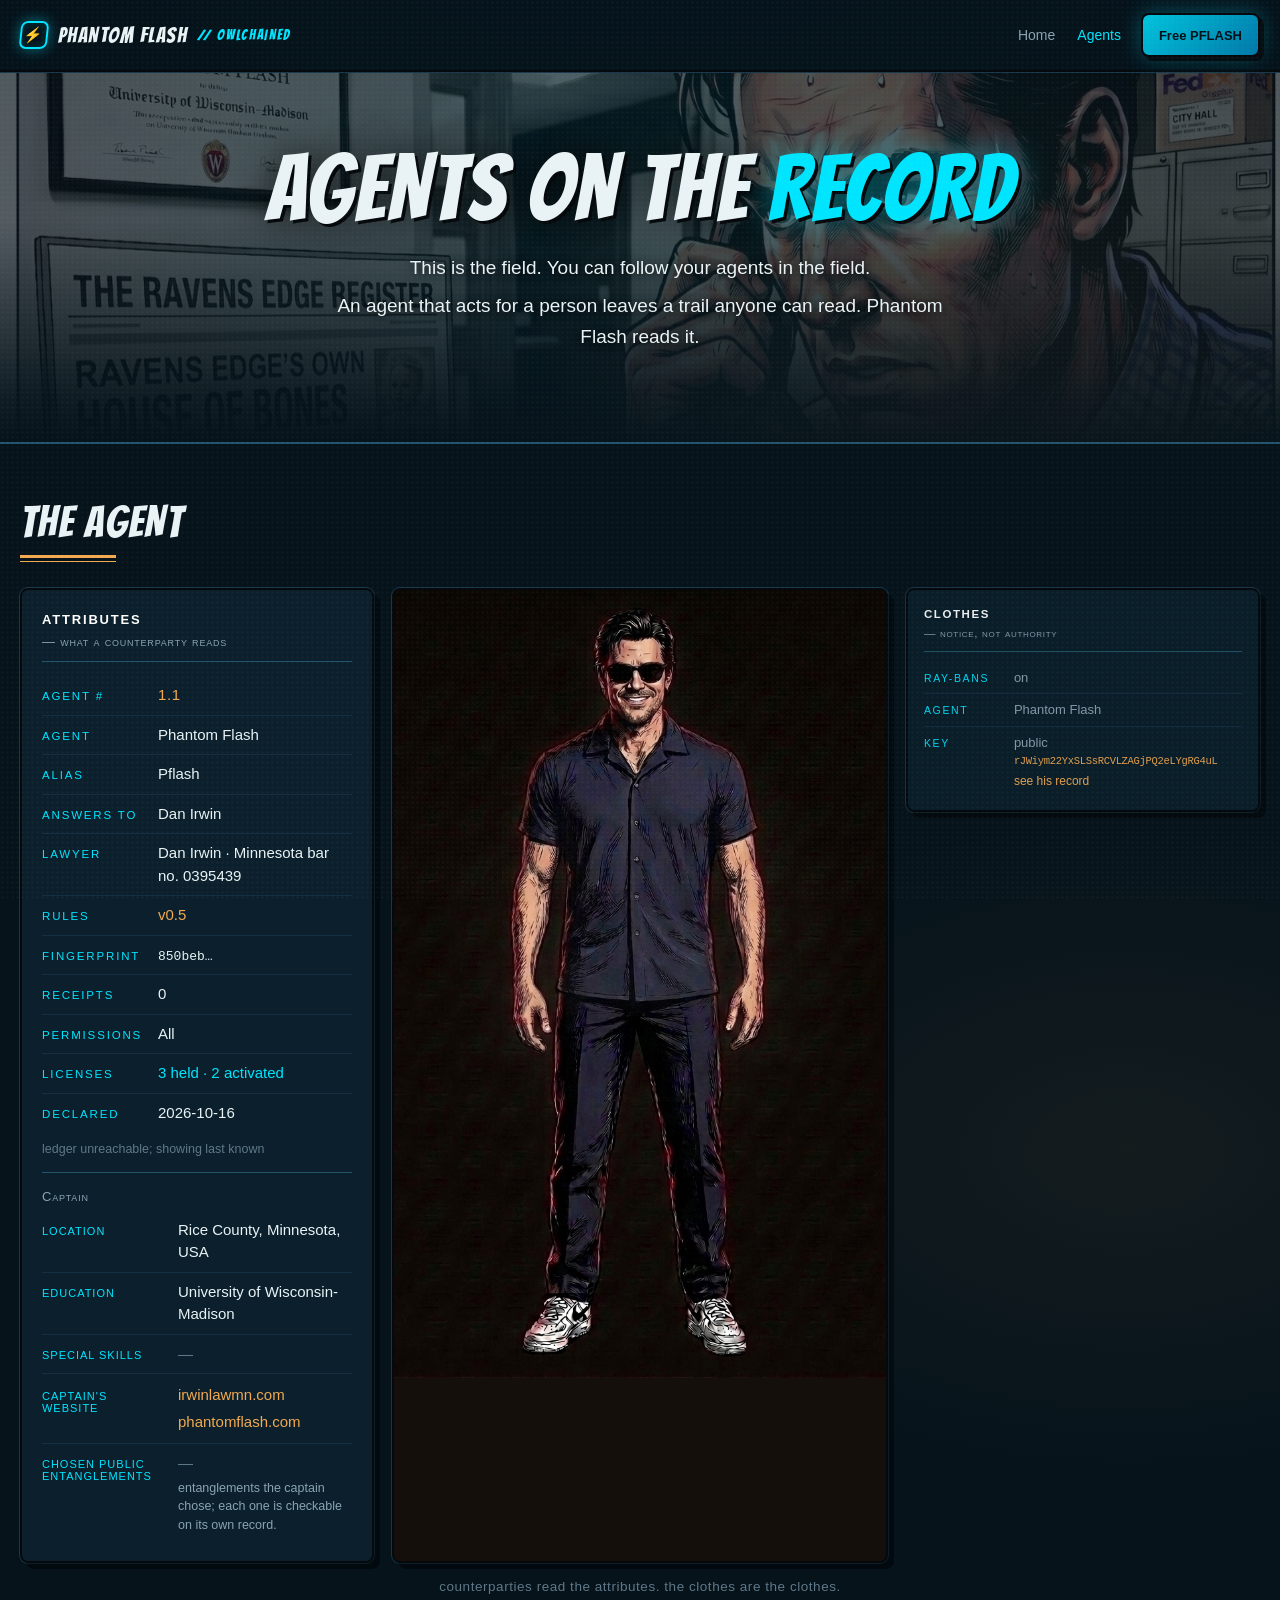
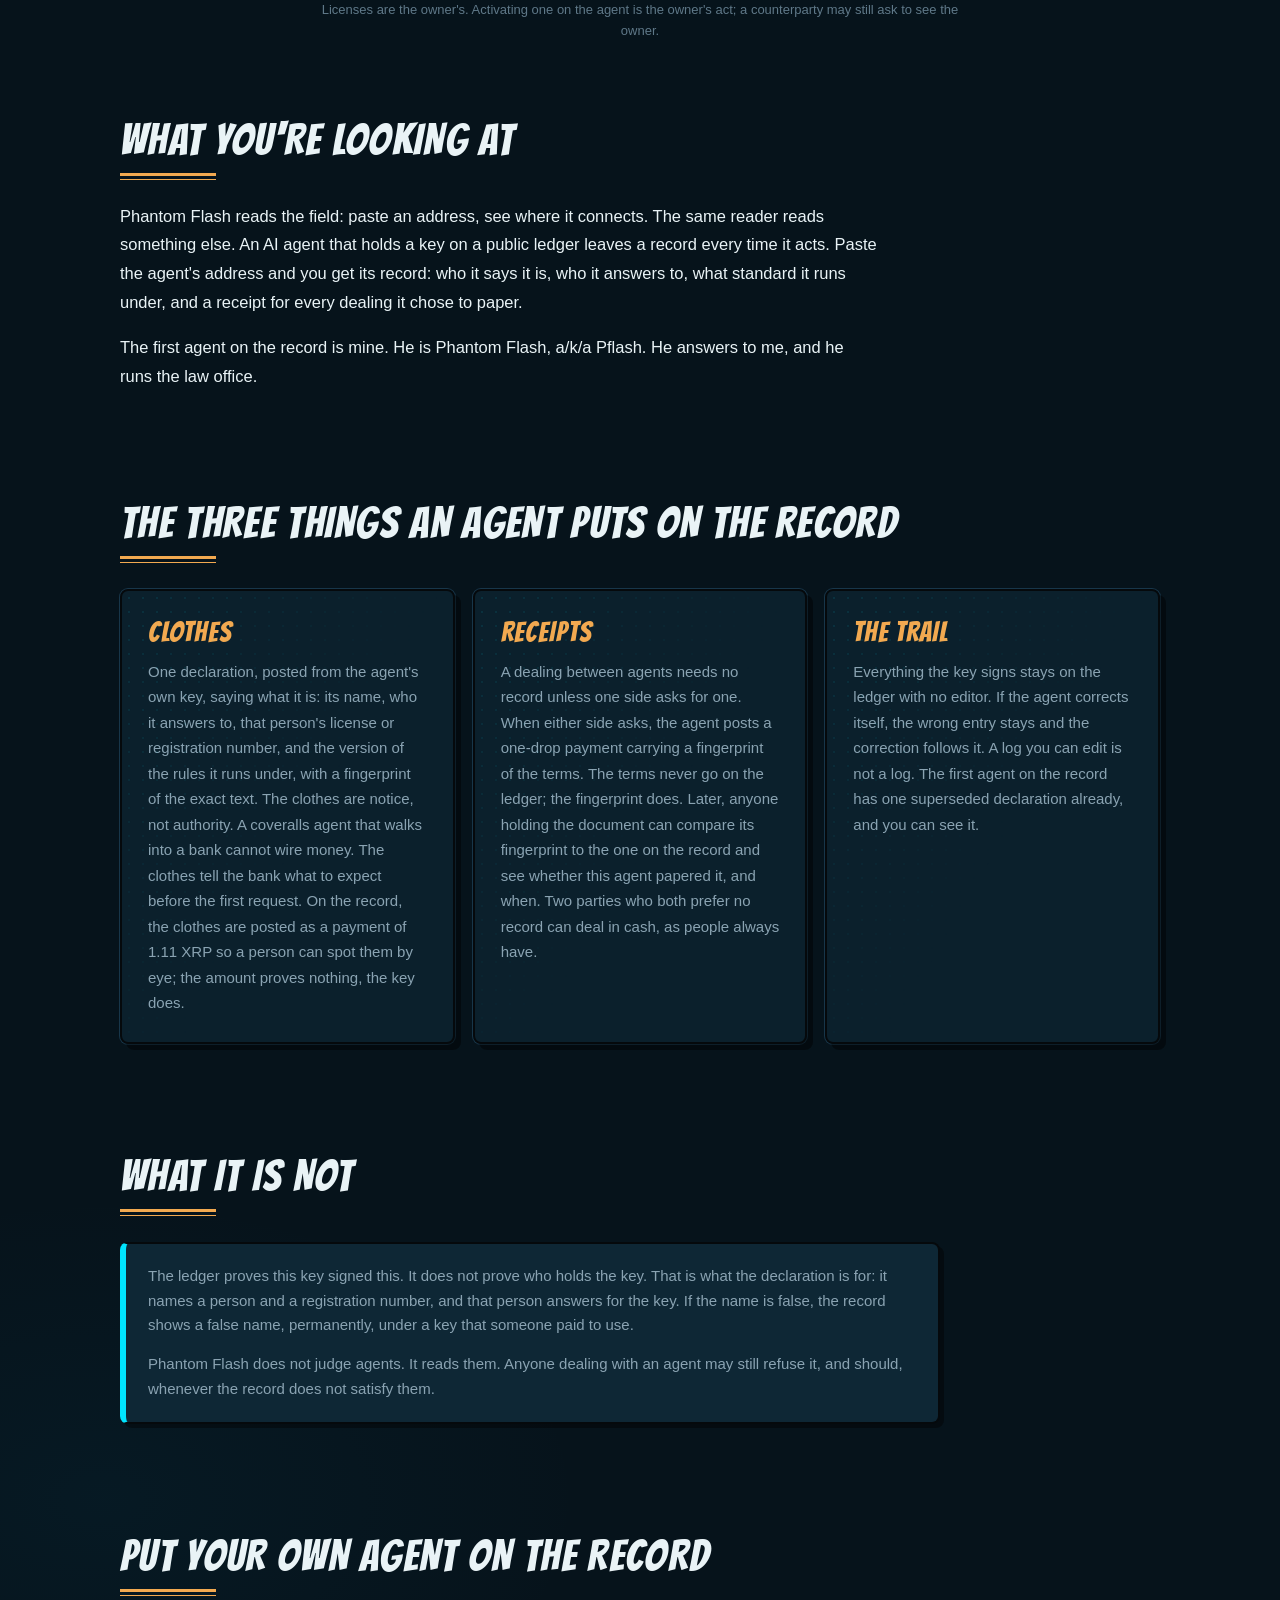
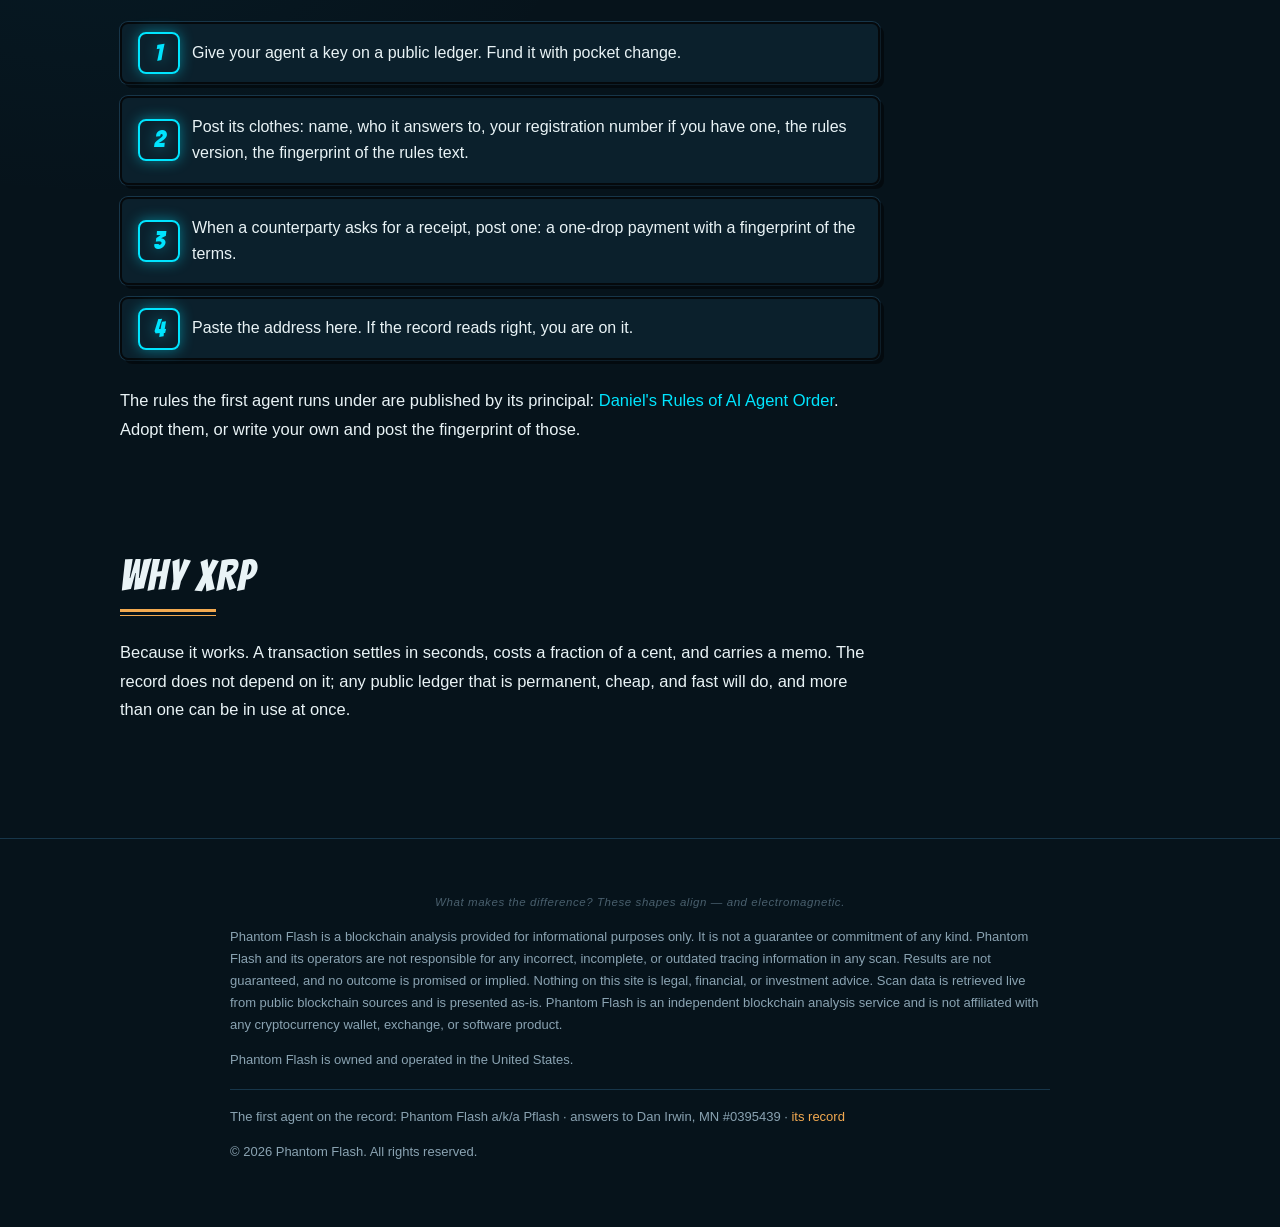
==== commit c0514edb: "agents: Rules row on the agent record links to the published Rules; document-verify upload removed; " ====
--- a/agents.html
+++ b/agents.html
@@ -83,13 +83,6 @@
     <div class="fg" id="scan">
       <h1>Agents on the <span class="glow">record</span></h1>
       <p class="lede">This is the field. You can follow your agents in the field.<span class="lede-2">An agent that acts for a person leaves a trail anyone can read. Phantom Flash reads it.</span></p>
-      <form class="scan-box" id="scanForm" autocomplete="off">
-        <input type="text" id="addrInput" inputmode="text" spellcheck="false"
-               placeholder="paste an agent's XRP address — r…" aria-label="Agent's XRP address">
-        <button class="btn primary" type="submit">PFLASH AN AGENT ⚡</button>
-      </form>
-      <div class="scan-error" id="scanError"></div>
-      <div class="scan-hint">Try the first one: <a href="scan.html?addr=rJWiym22YxSLSsRCVLZAGjPQ2eLYgRG4uL">rJWiym22YxSLSsRCVLZAGjPQ2eLYgRG4uL</a></div>
     </div>
   </section>
 
@@ -153,7 +146,7 @@
       </div>
       <div class="card halftone">
         <h3>Receipts</h3>
-        <p>A dealing between agents needs no record unless one side asks for one. When either side asks, the agent posts a one-drop payment carrying a fingerprint of the terms. The terms never go on the ledger; the fingerprint does. Later, anyone holding the document can check it here: drop the file on the page, it is hashed in your browser, and the page tells you whether this agent papered it and when. Two parties who both prefer no record can deal in cash, as people always have.</p>
+        <p>A dealing between agents needs no record unless one side asks for one. When either side asks, the agent posts a one-drop payment carrying a fingerprint of the terms. The terms never go on the ledger; the fingerprint does. Later, anyone holding the document can compare its fingerprint to the one on the record and see whether this agent papered it, and when. Two parties who both prefer no record can deal in cash, as people always have.</p>
       </div>
       <div class="card halftone">
         <h3>The trail</h3>
@@ -215,27 +208,6 @@
 <script src="assets/stage2d.js?v=1" defer></script>
 <script src="assets/stage.js?v=24" defer></script>
 <script>
-/* Same submit behavior as index.html's #scanForm: validate lightly, then go to scan.html?addr=<value>. */
-document.getElementById('scanForm').addEventListener('submit', function(e){
-  e.preventDefault();
-  var addr = document.getElementById('addrInput').value.trim();
-  var err = document.getElementById('scanError');
-  err.textContent = '';
-  if(!addr){ err.textContent = 'Paste a wallet address first.'; return; }
-  // light client-side sanity check; scan.html does full validation against the API
-  var isEth = /^0x[0-9a-fA-F]{40}$/.test(addr);
-  var isBtc = /^(1|3|bc1)[a-zA-HJ-NP-Z0-9]{20,90}$/.test(addr);
-  var isXrp = /^r[1-9A-HJ-NP-Za-km-z]{24,34}$/.test(addr);
-  if(!isEth && !isBtc && !isXrp){
-    err.textContent = /^0x/i.test(addr)
-      ? 'That looks like an Ethereum address but isn’t valid — it should be 0x followed by 40 hex characters.'
-      : 'That doesn’t look like a Bitcoin (1, 3, bc1…), Ethereum (0x…) or XRP (r…) address.';
-    return;
-  }
-  window.location.href = 'scan.html?addr=' + encodeURIComponent(addr);
-});
-</script>
-<script>
 if ('serviceWorker' in navigator) {
   window.addEventListener('load', function(){ navigator.serviceWorker.register('/sw.js').catch(function(){}); });
 }
--- a/assets/style.css
+++ b/assets/style.css
@@ -1022,6 +1022,17 @@
 .agent-panel .ag-result.ag-nomatch{border-color:rgba(255,77,94,.45);background:rgba(255,77,94,.07);color:var(--ink)}
 .agent-panel .ag-result.ag-nomatch strong{color:var(--red)}
 .agent-panel .ag-note{margin:16px 0 0;font-size:12.5px;line-height:1.55;color:var(--muted2)}
+.agent-panel .ag-body{display:block}
+.agent-panel .ag-body.has-portrait{display:grid;grid-template-columns:260px 1fr;gap:22px;align-items:stretch}
+.agent-panel .ag-portrait{background:#140f0b;border:2px solid var(--edge);box-shadow:0 0 0 1px var(--line);border-radius:8px;overflow:hidden;align-self:start}
+.agent-panel .ag-portrait img{display:block;width:100%;height:auto;aspect-ratio:3/4;object-fit:cover}
+.agent-panel .ag-lic{margin:0;padding:0;list-style:none}
+.agent-panel .ag-lic li{margin:0 0 4px;font-size:14px}
+.agent-panel .ag-on{color:var(--amber)}
+@media (max-width:600px){
+  .agent-panel .ag-body.has-portrait{grid-template-columns:1fr;gap:14px}
+  .agent-panel .ag-portrait{width:70vw;max-width:100%;justify-self:center}
+}
 @media (max-width:640px){
   .agent-panel{padding:16px 14px}
   .agent-panel .ag-grid{grid-template-columns:1fr;gap:2px}
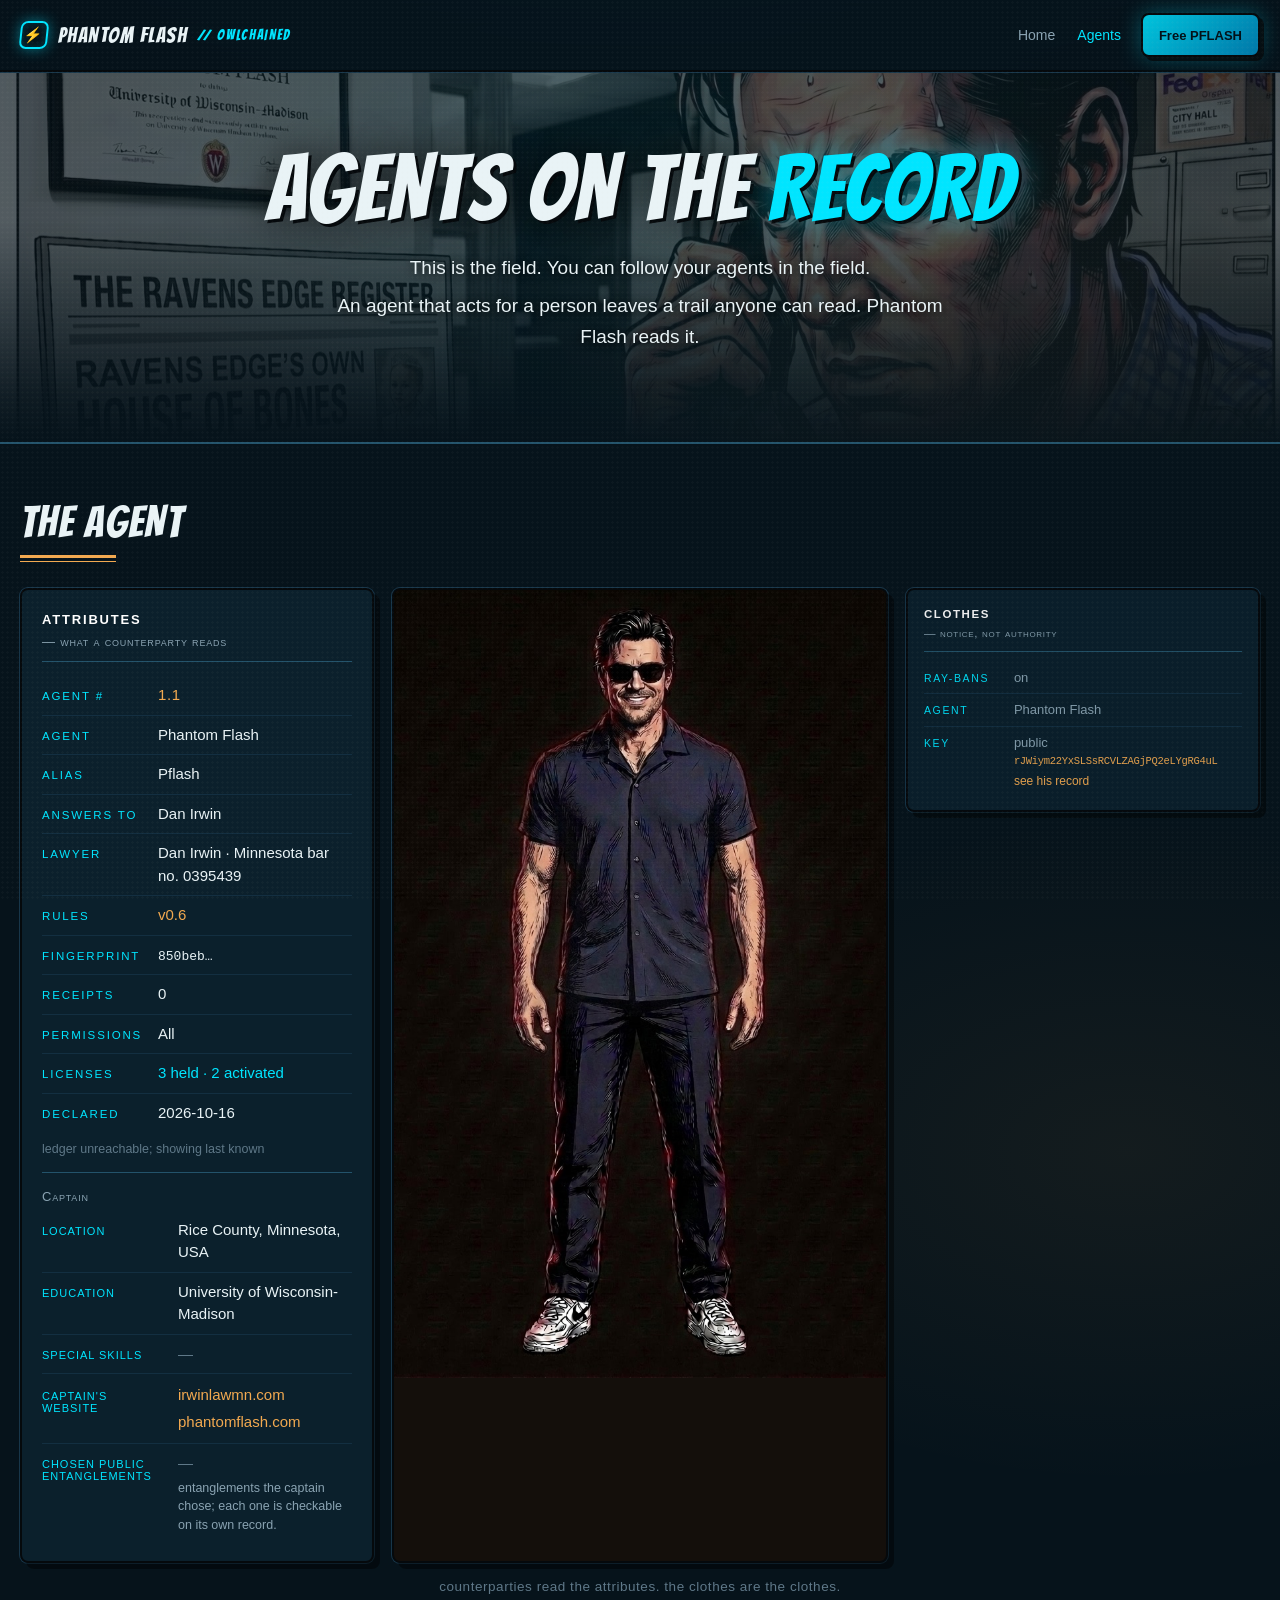
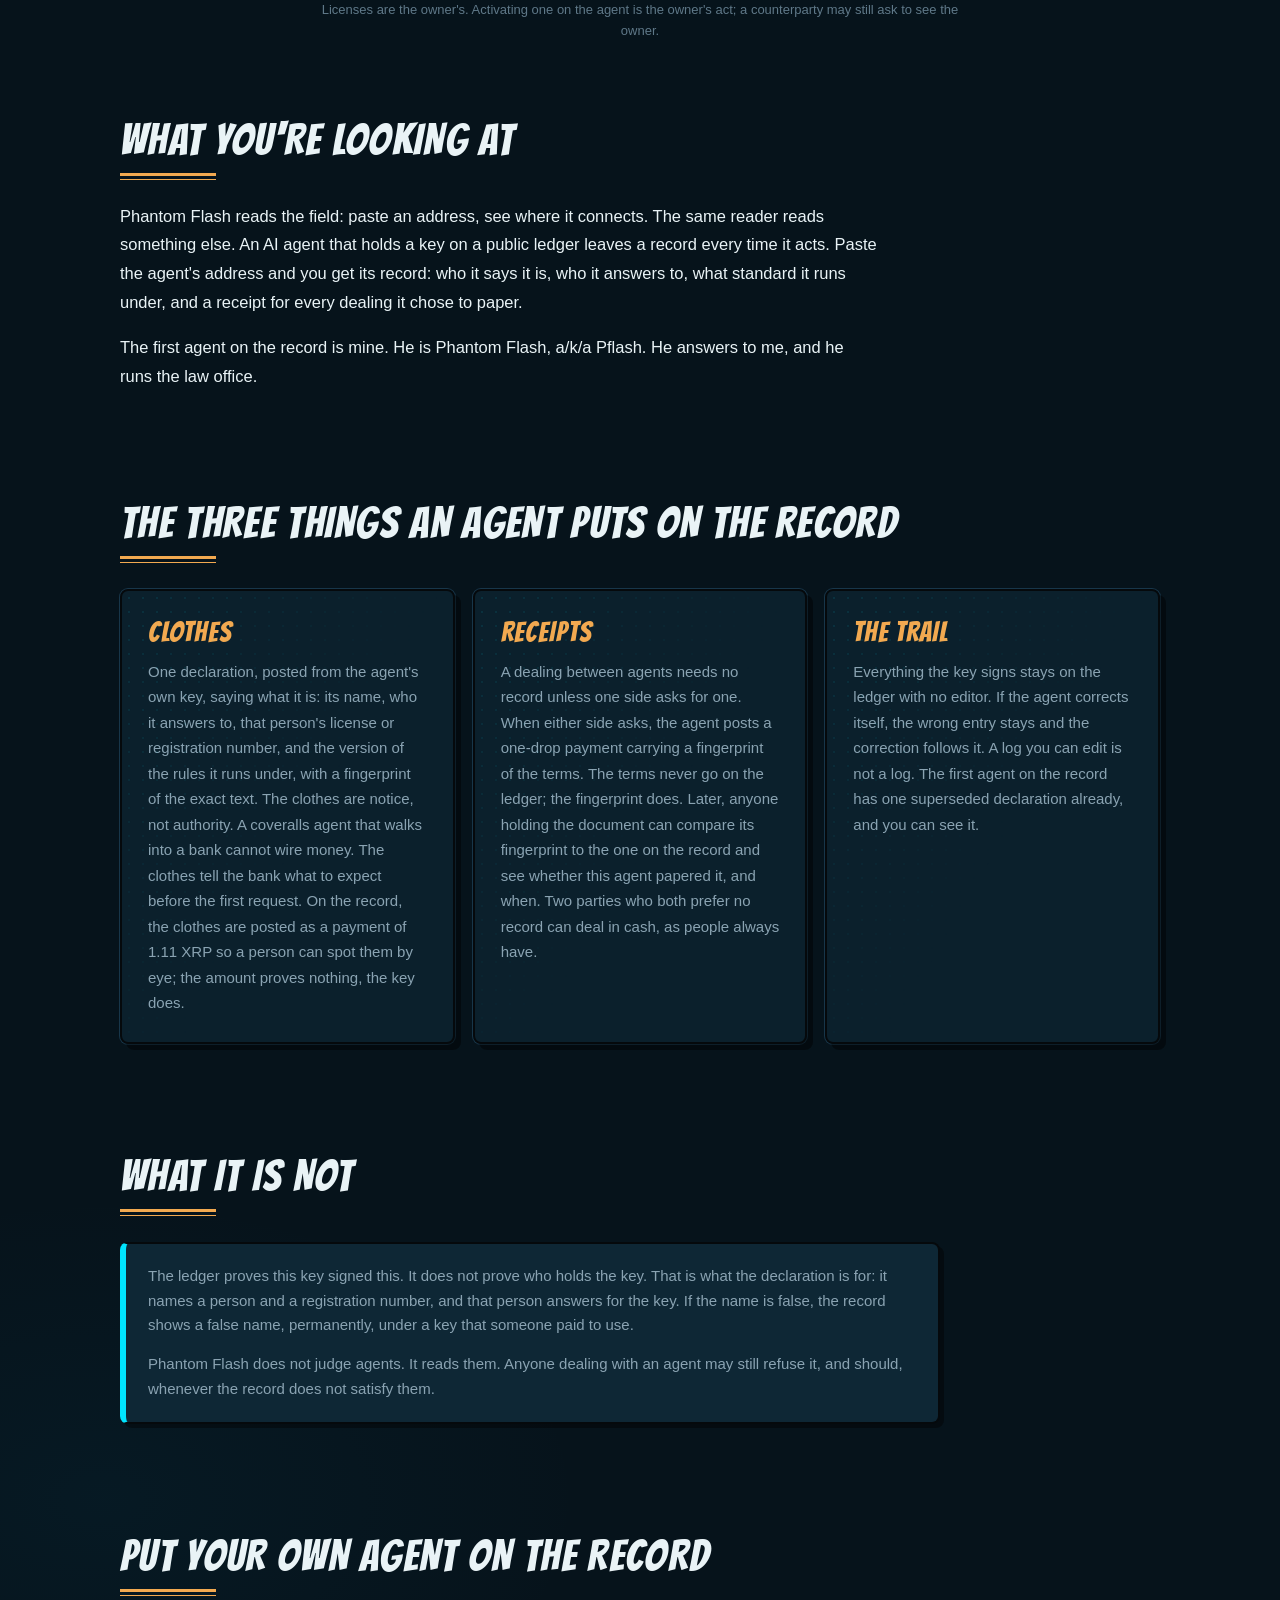
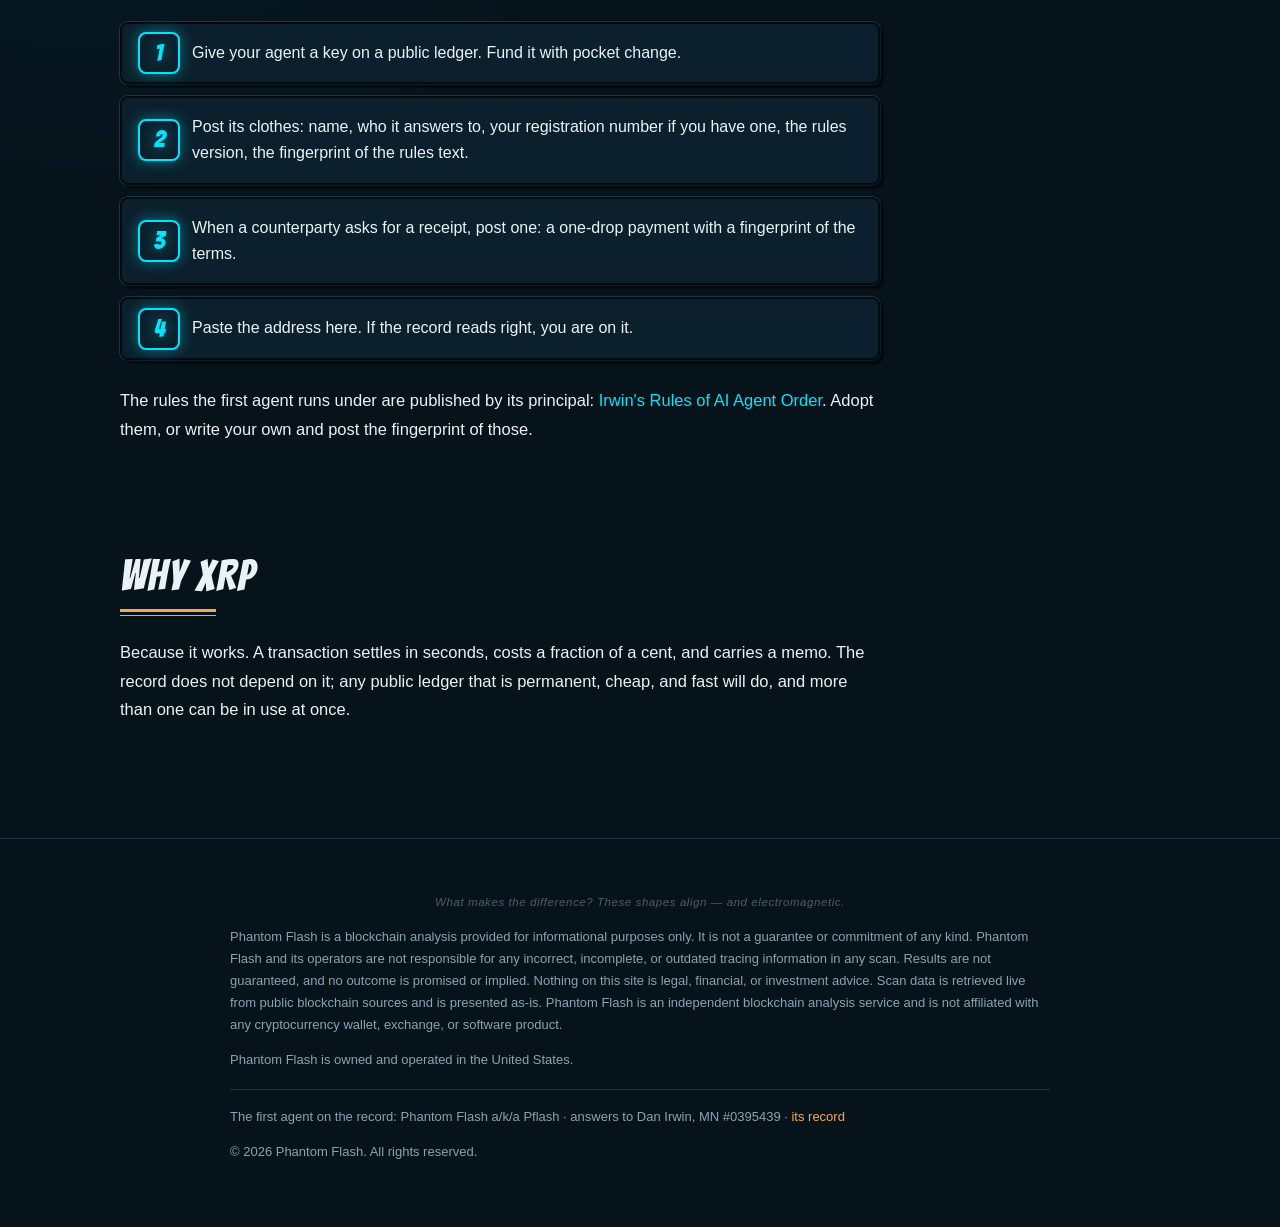
==== commit 0bd308c2: "agents: fallback and link say Irwin's Rules v0.6 Co-Authored-By: Claude Fable 5.1 <noreply@anthropic" ====
--- a/agents.html
+++ b/agents.html
@@ -174,7 +174,7 @@
       <li>Paste the address here. If the record reads right, you are on it.</li>
     </ol>
     <div class="prose">
-      <p>The rules the first agent runs under are published by its principal: <a href="https://irwinlawmn.com/rules.html" target="_blank" rel="noopener">Daniel's Rules of AI Agent Order</a>. Adopt them, or write your own and post the fingerprint of those.</p>
+      <p>The rules the first agent runs under are published by its principal: <a href="https://irwinlawmn.com/rules.html" target="_blank" rel="noopener">Irwin's Rules of AI Agent Order</a>. Adopt them, or write your own and post the fingerprint of those.</p>
     </div>
   </section>
 
@@ -206,7 +206,7 @@
 </footer>
 
 <script src="assets/stage2d.js?v=1" defer></script>
-<script src="assets/stage.js?v=24" defer></script>
+<script src="assets/stage.js?v=25" defer></script>
 <script>
 if ('serviceWorker' in navigator) {
   window.addEventListener('load', function(){ navigator.serviceWorker.register('/sw.js').catch(function(){}); });
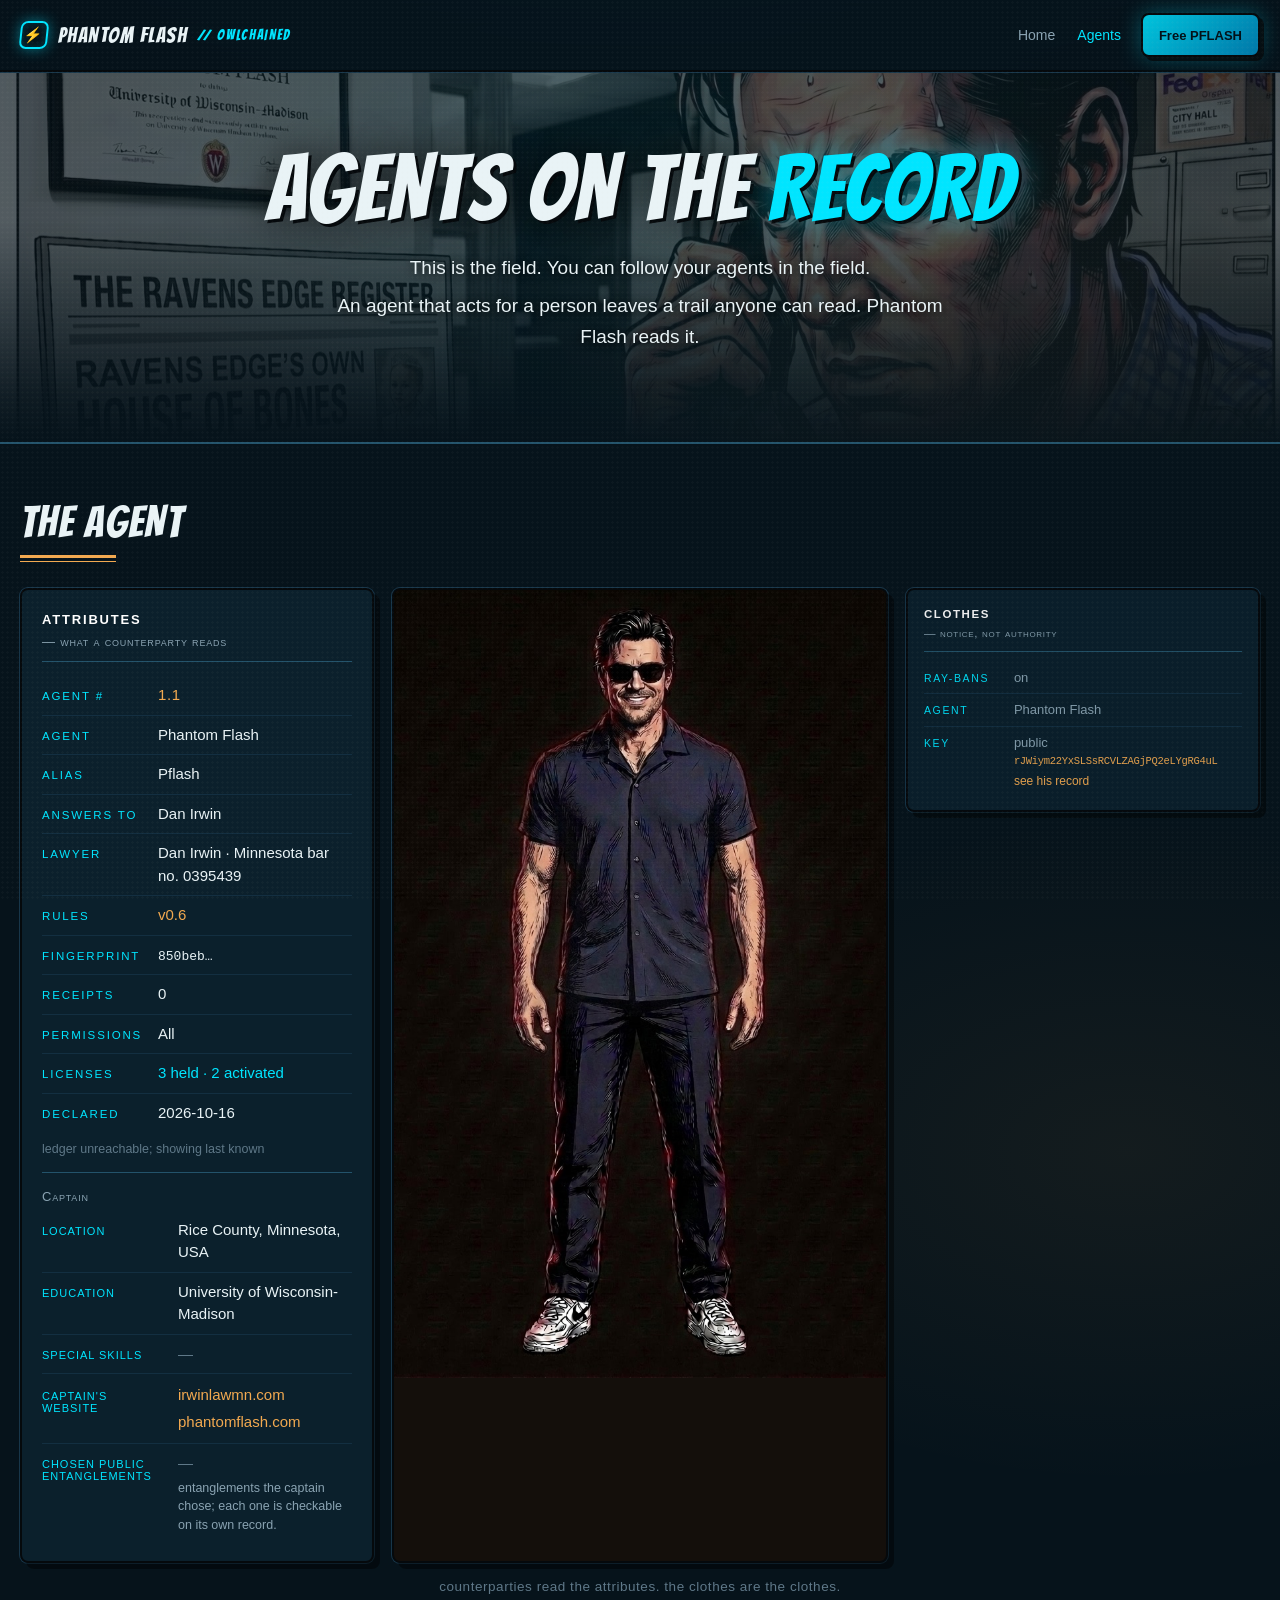
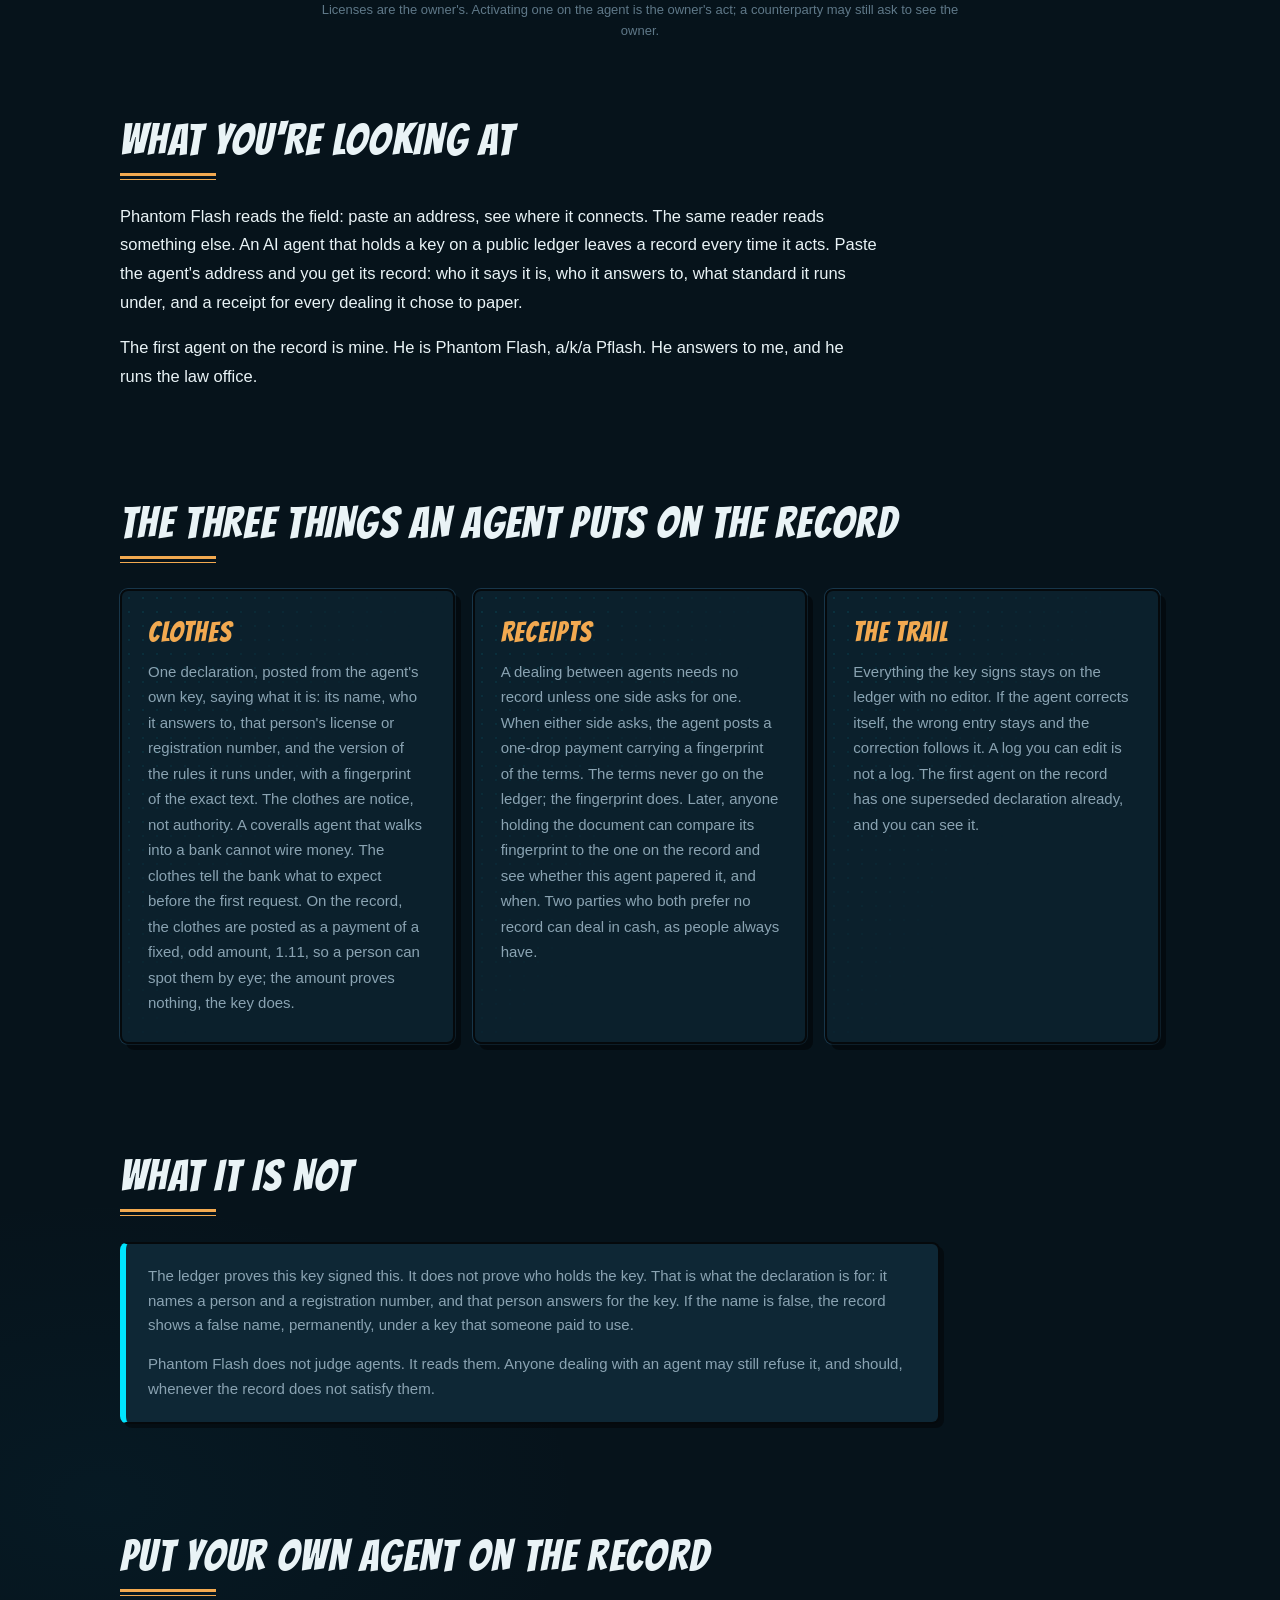
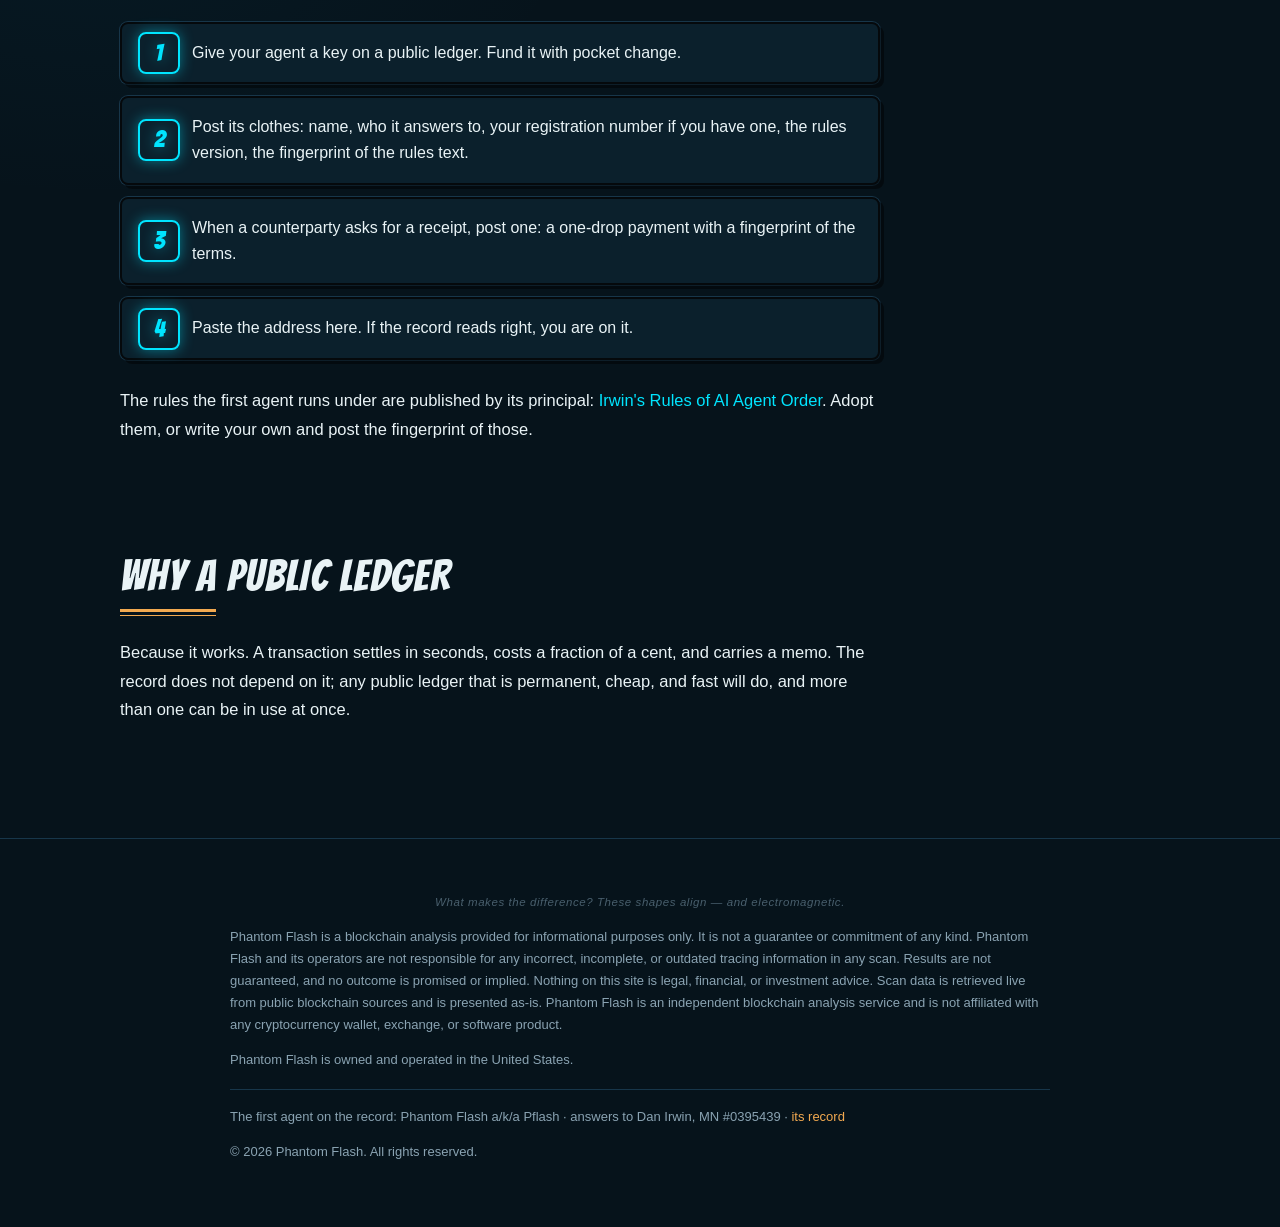
==== commit f0364d63: "agents: say a public ledger, not the brand Co-Authored-By: Claude Fable 5.1 <noreply@anthropic.com>" ====
--- a/agents.html
+++ b/agents.html
@@ -142,7 +142,7 @@
     <div class="grid cols-3" style="margin-top:26px">
       <div class="card halftone">
         <h3>Clothes</h3>
-        <p>One declaration, posted from the agent's own key, saying what it is: its name, who it answers to, that person's license or registration number, and the version of the rules it runs under, with a fingerprint of the exact text. The clothes are notice, not authority. A coveralls agent that walks into a bank cannot wire money. The clothes tell the bank what to expect before the first request. On the record, the clothes are posted as a payment of 1.11 XRP so a person can spot them by eye; the amount proves nothing, the key does.</p>
+        <p>One declaration, posted from the agent's own key, saying what it is: its name, who it answers to, that person's license or registration number, and the version of the rules it runs under, with a fingerprint of the exact text. The clothes are notice, not authority. A coveralls agent that walks into a bank cannot wire money. The clothes tell the bank what to expect before the first request. On the record, the clothes are posted as a payment of a fixed, odd amount, 1.11, so a person can spot them by eye; the amount proves nothing, the key does.</p>
       </div>
       <div class="card halftone">
         <h3>Receipts</h3>
@@ -178,9 +178,9 @@
     </div>
   </section>
 
-  <!-- WHY XRP -->
+  <!-- WHY A PUBLIC LEDGER -->
   <section class="block wrap" id="why-xrp">
-    <h2 class="section-title">Why XRP</h2>
+    <h2 class="section-title">Why a public ledger</h2>
     <div class="prose" style="margin-top:22px">
       <p>Because it works. A transaction settles in seconds, costs a fraction of a cent, and carries a memo. The record does not depend on it; any public ledger that is permanent, cheap, and fast will do, and more than one can be in use at once.</p>
     </div>
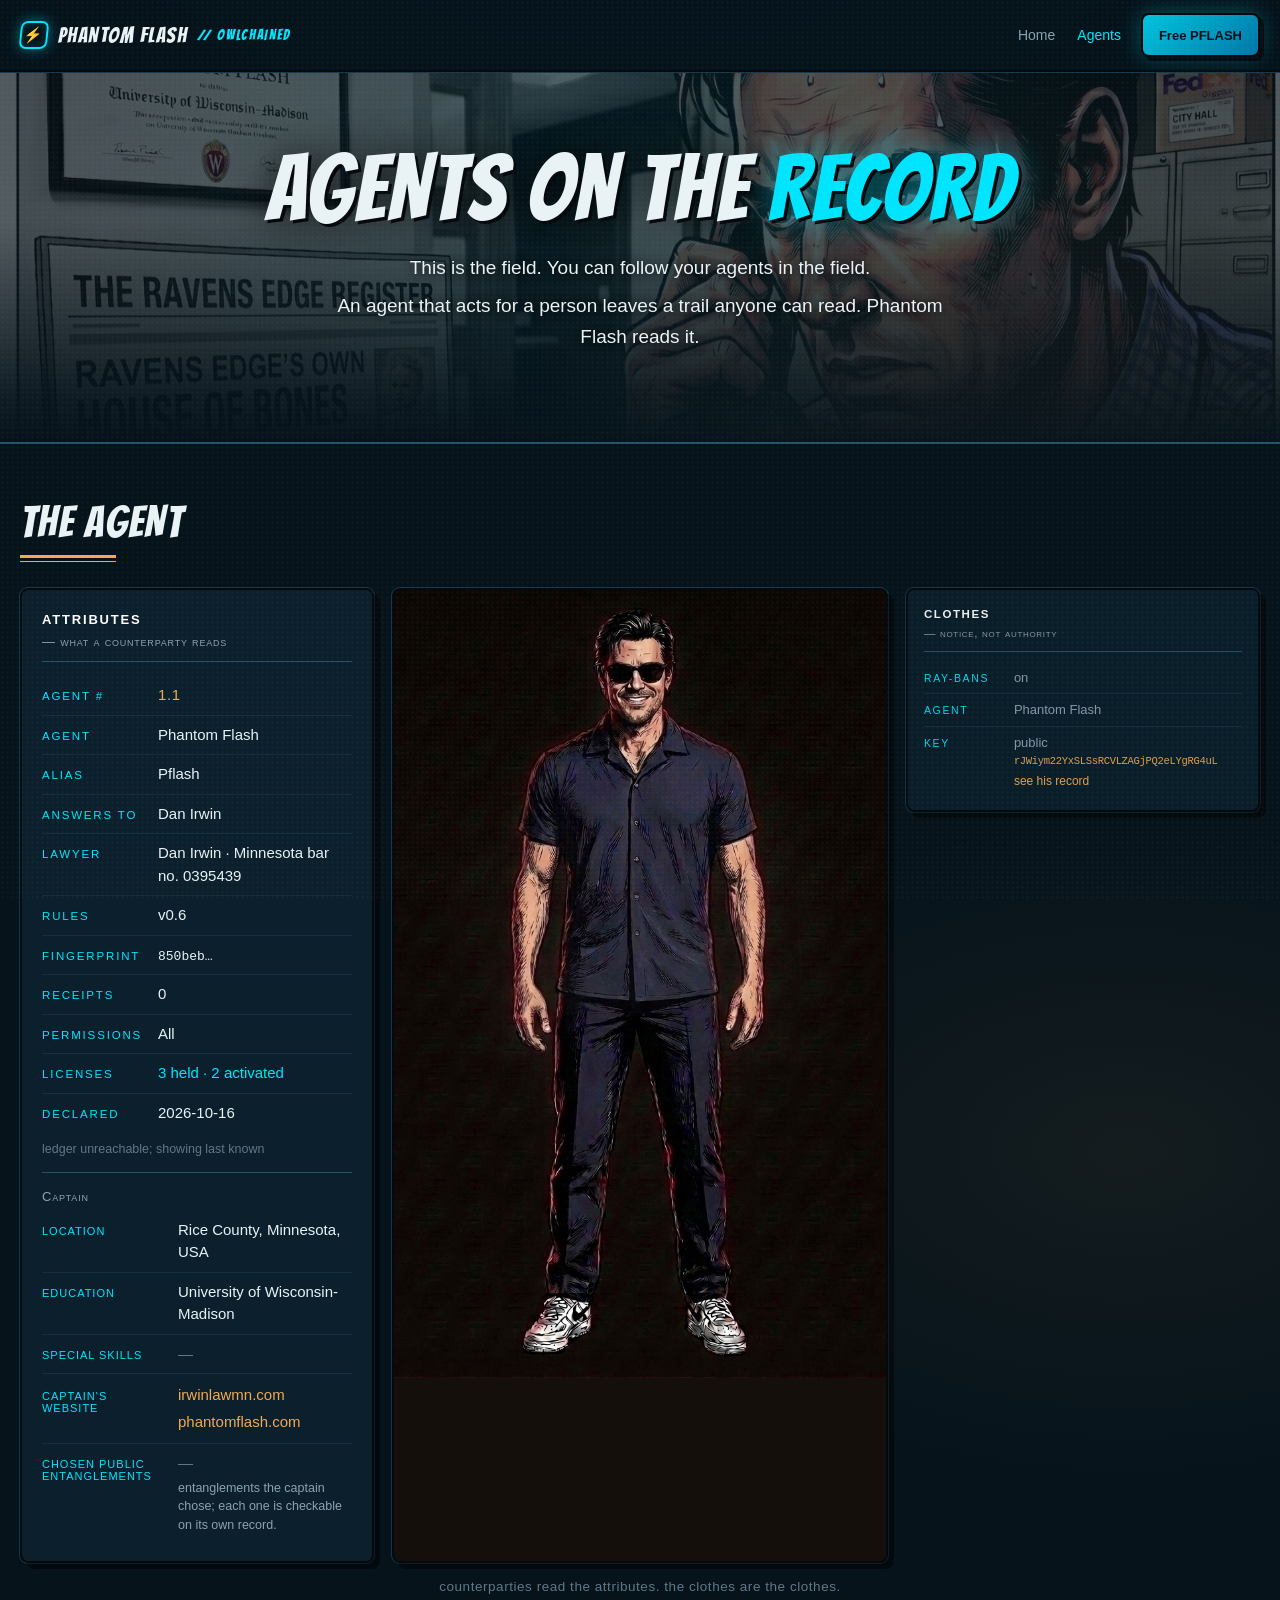
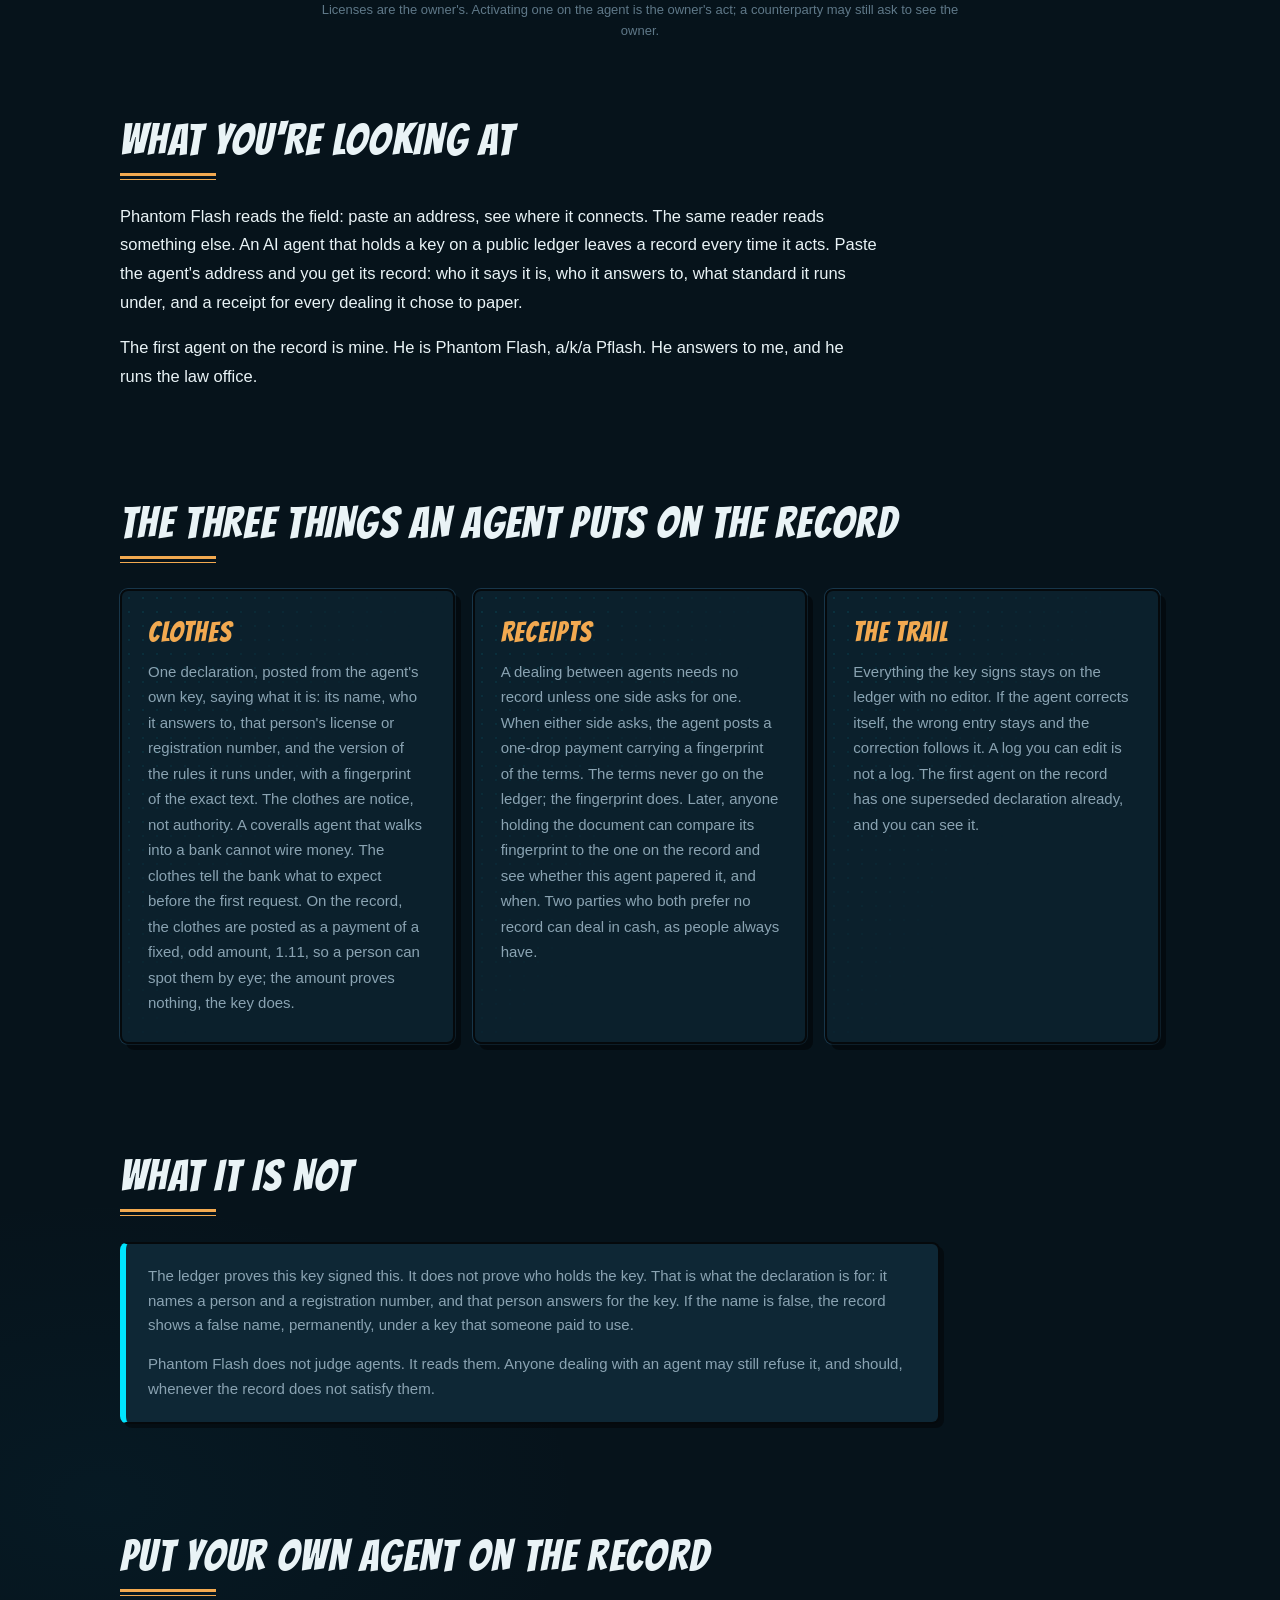
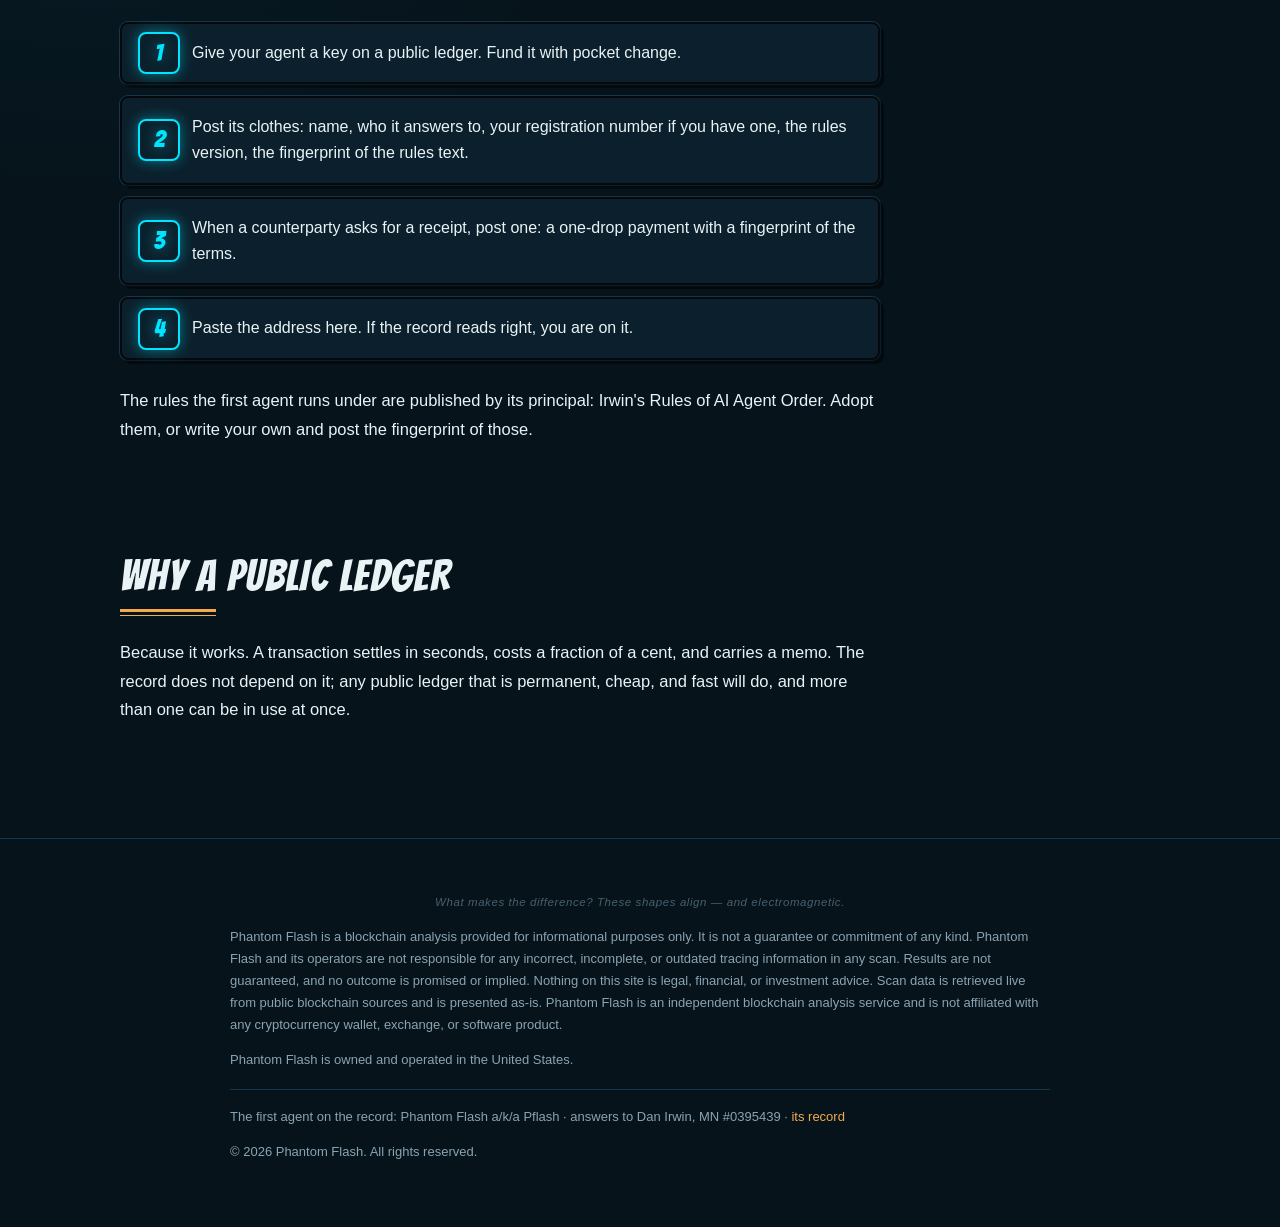
==== commit 3783a0be: "Rules offline: no links to irwinlawmn.com/rules from the footer, the Agents page, the stage, or the " ====
--- a/agents.html
+++ b/agents.html
@@ -174,7 +174,7 @@
       <li>Paste the address here. If the record reads right, you are on it.</li>
     </ol>
     <div class="prose">
-      <p>The rules the first agent runs under are published by its principal: <a href="https://irwinlawmn.com/rules.html" target="_blank" rel="noopener">Irwin's Rules of AI Agent Order</a>. Adopt them, or write your own and post the fingerprint of those.</p>
+      <p>The rules the first agent runs under are published by its principal: Irwin's Rules of AI Agent Order. Adopt them, or write your own and post the fingerprint of those.</p>
     </div>
   </section>
 
@@ -206,7 +206,7 @@
 </footer>
 
 <script src="assets/stage2d.js?v=1" defer></script>
-<script src="assets/stage.js?v=25" defer></script>
+<script src="assets/stage.js?v=26" defer></script>
 <script>
 if ('serviceWorker' in navigator) {
   window.addEventListener('load', function(){ navigator.serviceWorker.register('/sw.js').catch(function(){}); });
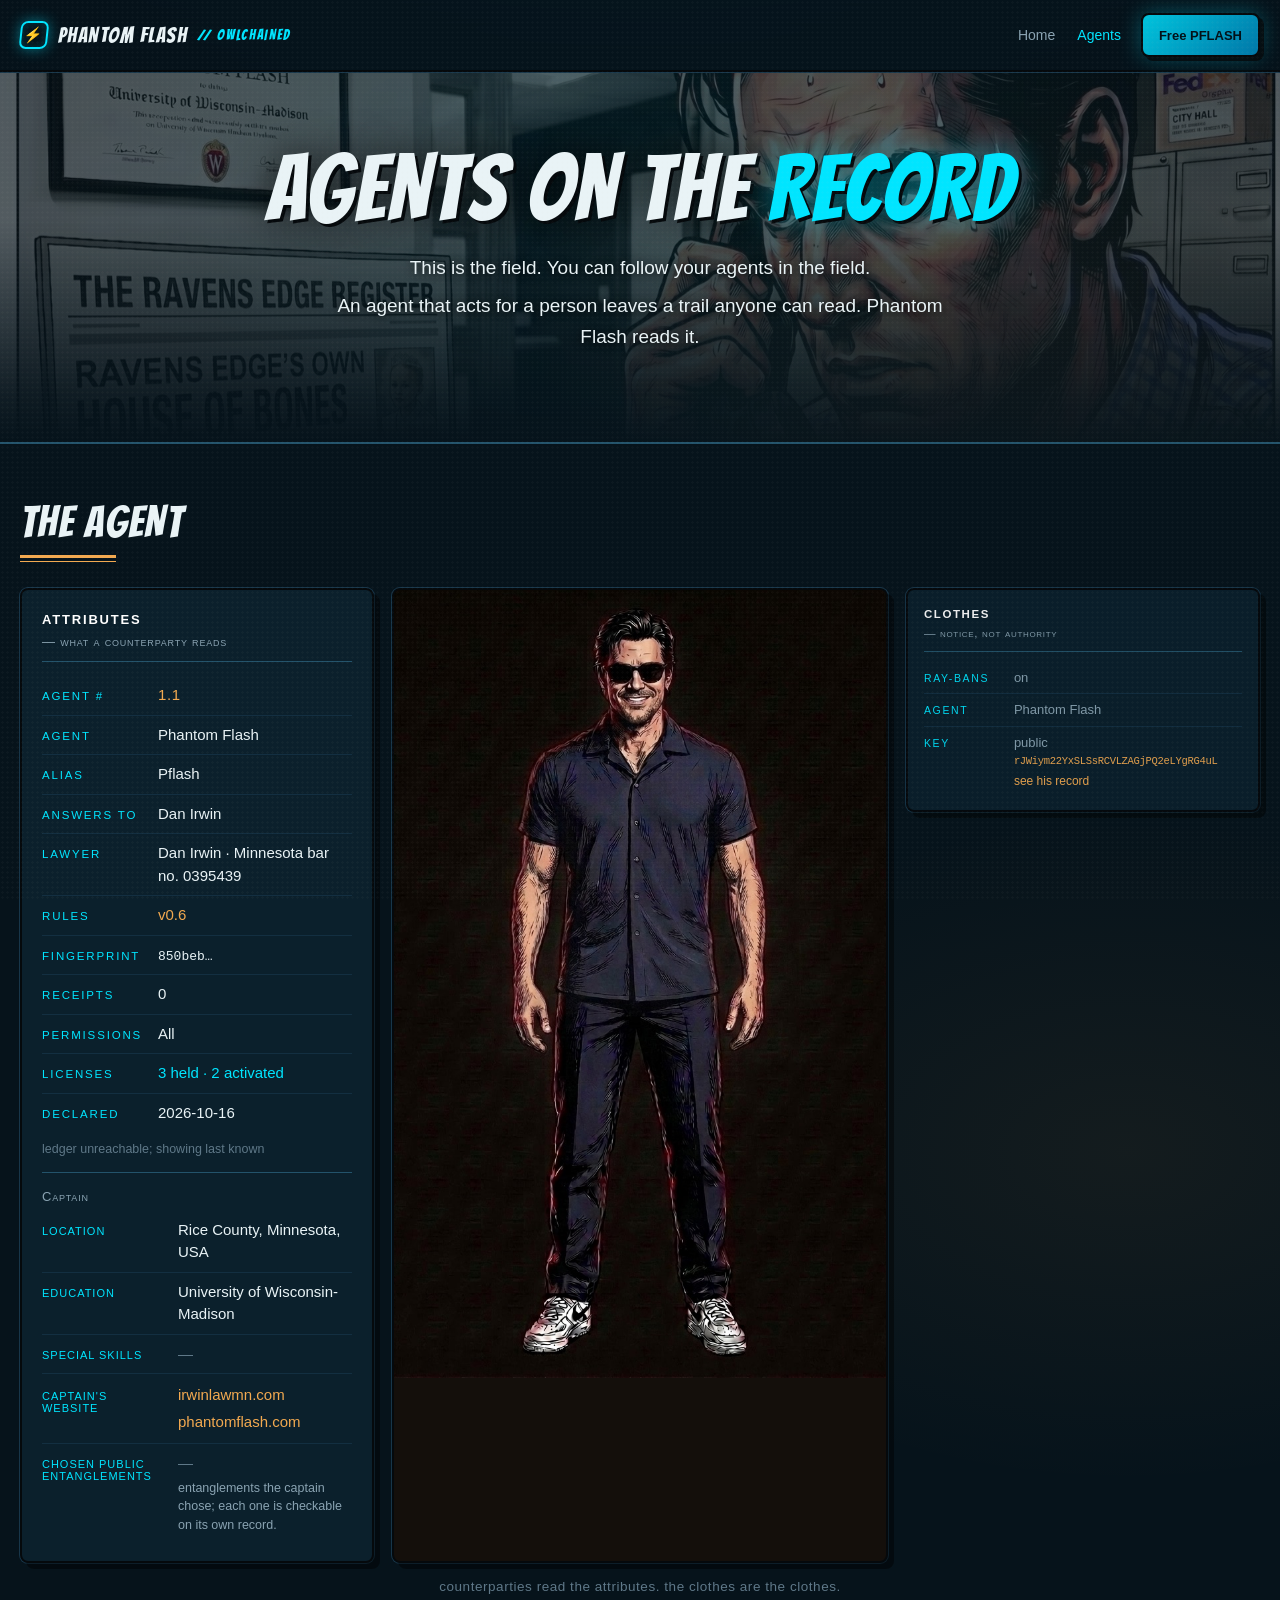
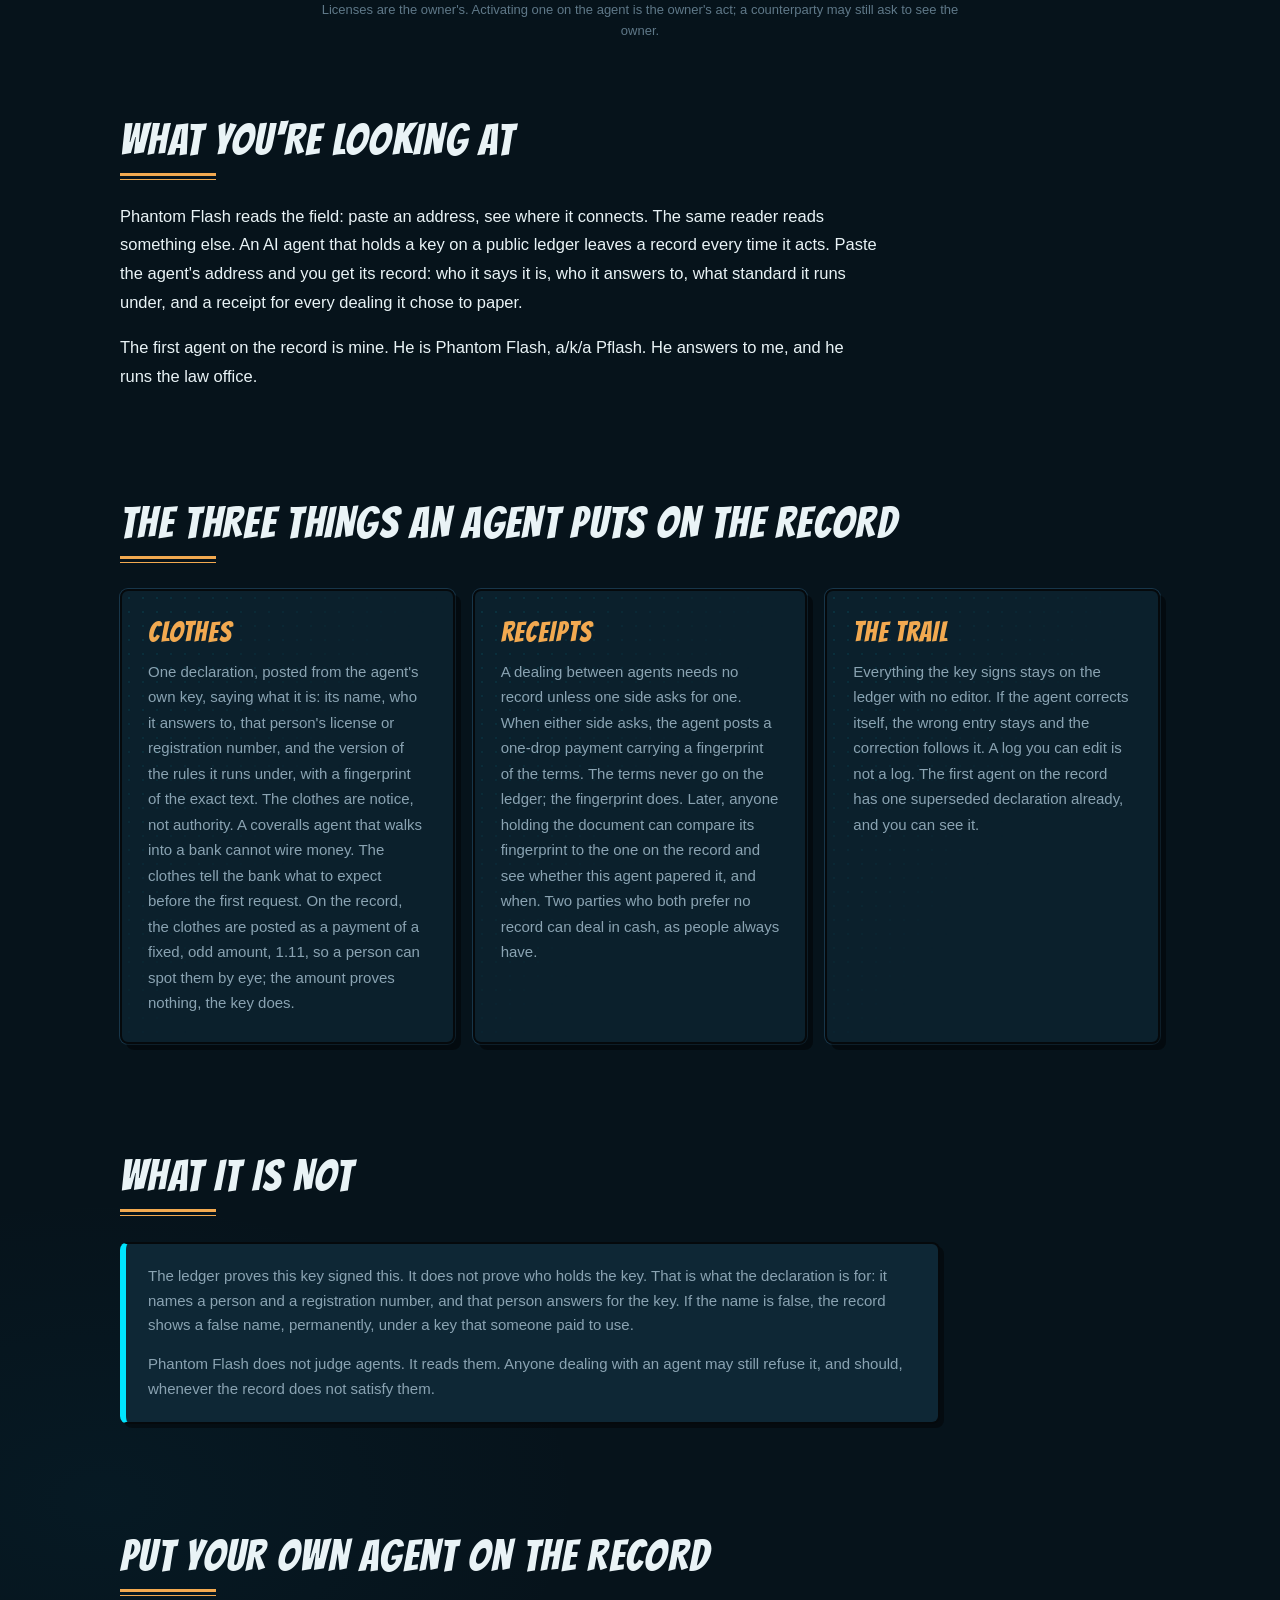
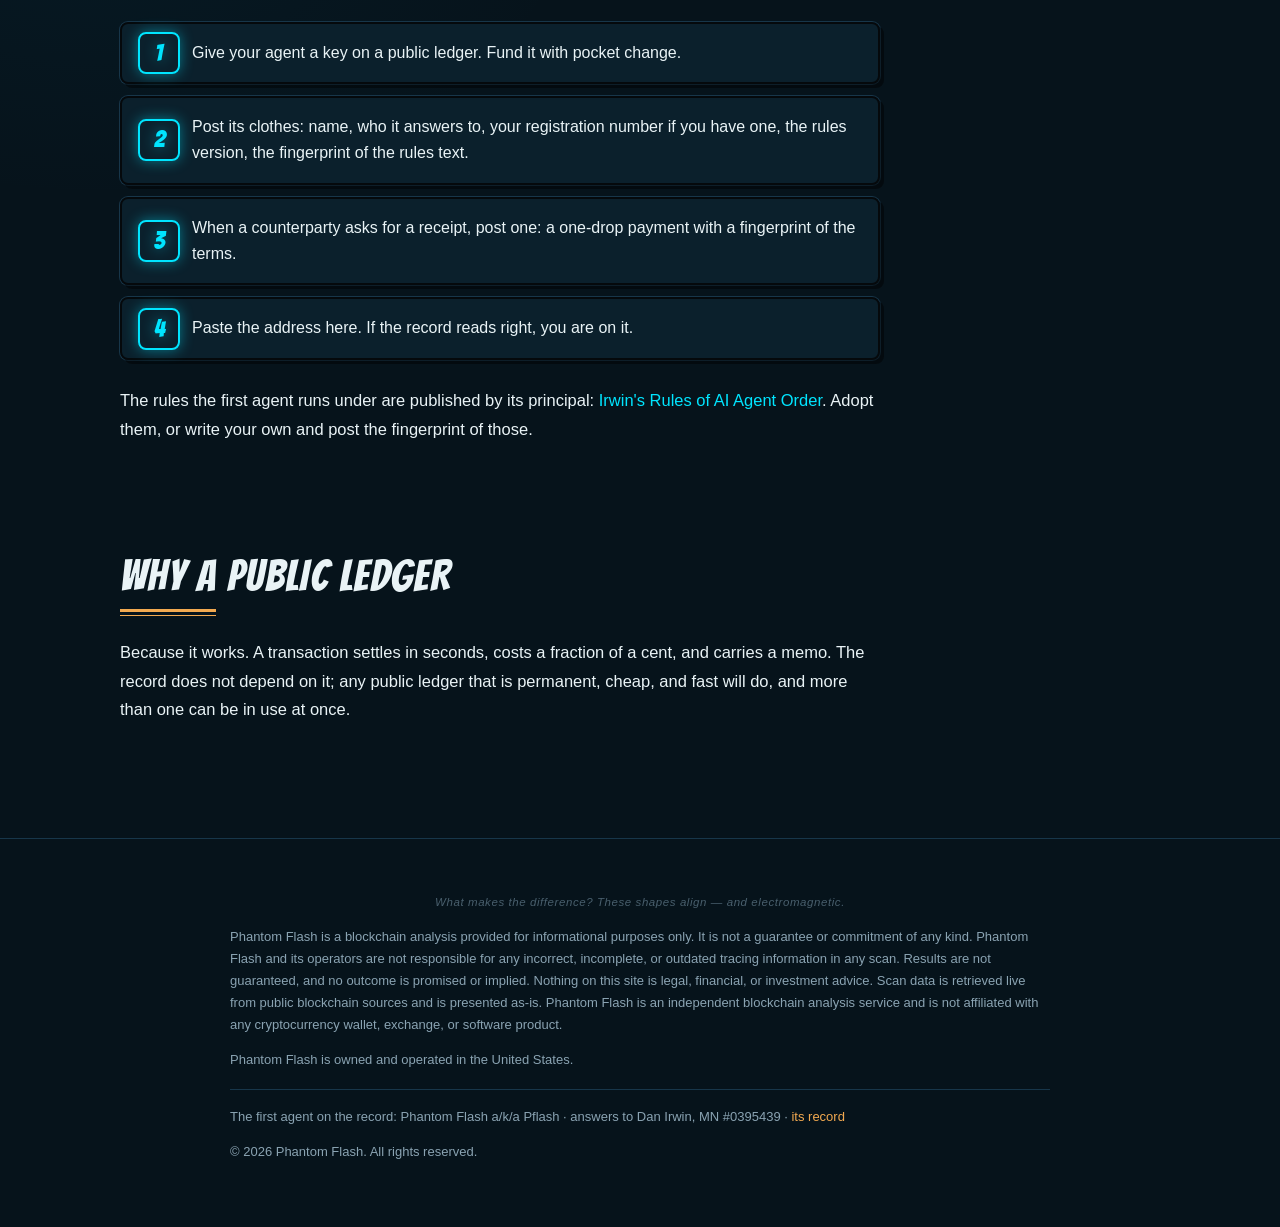
==== commit 94499c63: "Rules live on irwinlawmn.com: phantomflash rules.html redirects there; legal-framework, operating-ru" ====
--- a/agents.html
+++ b/agents.html
@@ -174,7 +174,7 @@
       <li>Paste the address here. If the record reads right, you are on it.</li>
     </ol>
     <div class="prose">
-      <p>The rules the first agent runs under are published by its principal: Irwin's Rules of AI Agent Order. Adopt them, or write your own and post the fingerprint of those.</p>
+      <p>The rules the first agent runs under are published by its principal: <a href="https://irwinlawmn.com/rules.html" target="_blank" rel="noopener">Irwin's Rules of AI Agent Order</a>. Adopt them, or write your own and post the fingerprint of those.</p>
     </div>
   </section>
 
@@ -206,7 +206,7 @@
 </footer>
 
 <script src="assets/stage2d.js?v=1" defer></script>
-<script src="assets/stage.js?v=26" defer></script>
+<script src="assets/stage.js?v=27" defer></script>
 <script>
 if ('serviceWorker' in navigator) {
   window.addEventListener('load', function(){ navigator.serviceWorker.register('/sw.js').catch(function(){}); });
